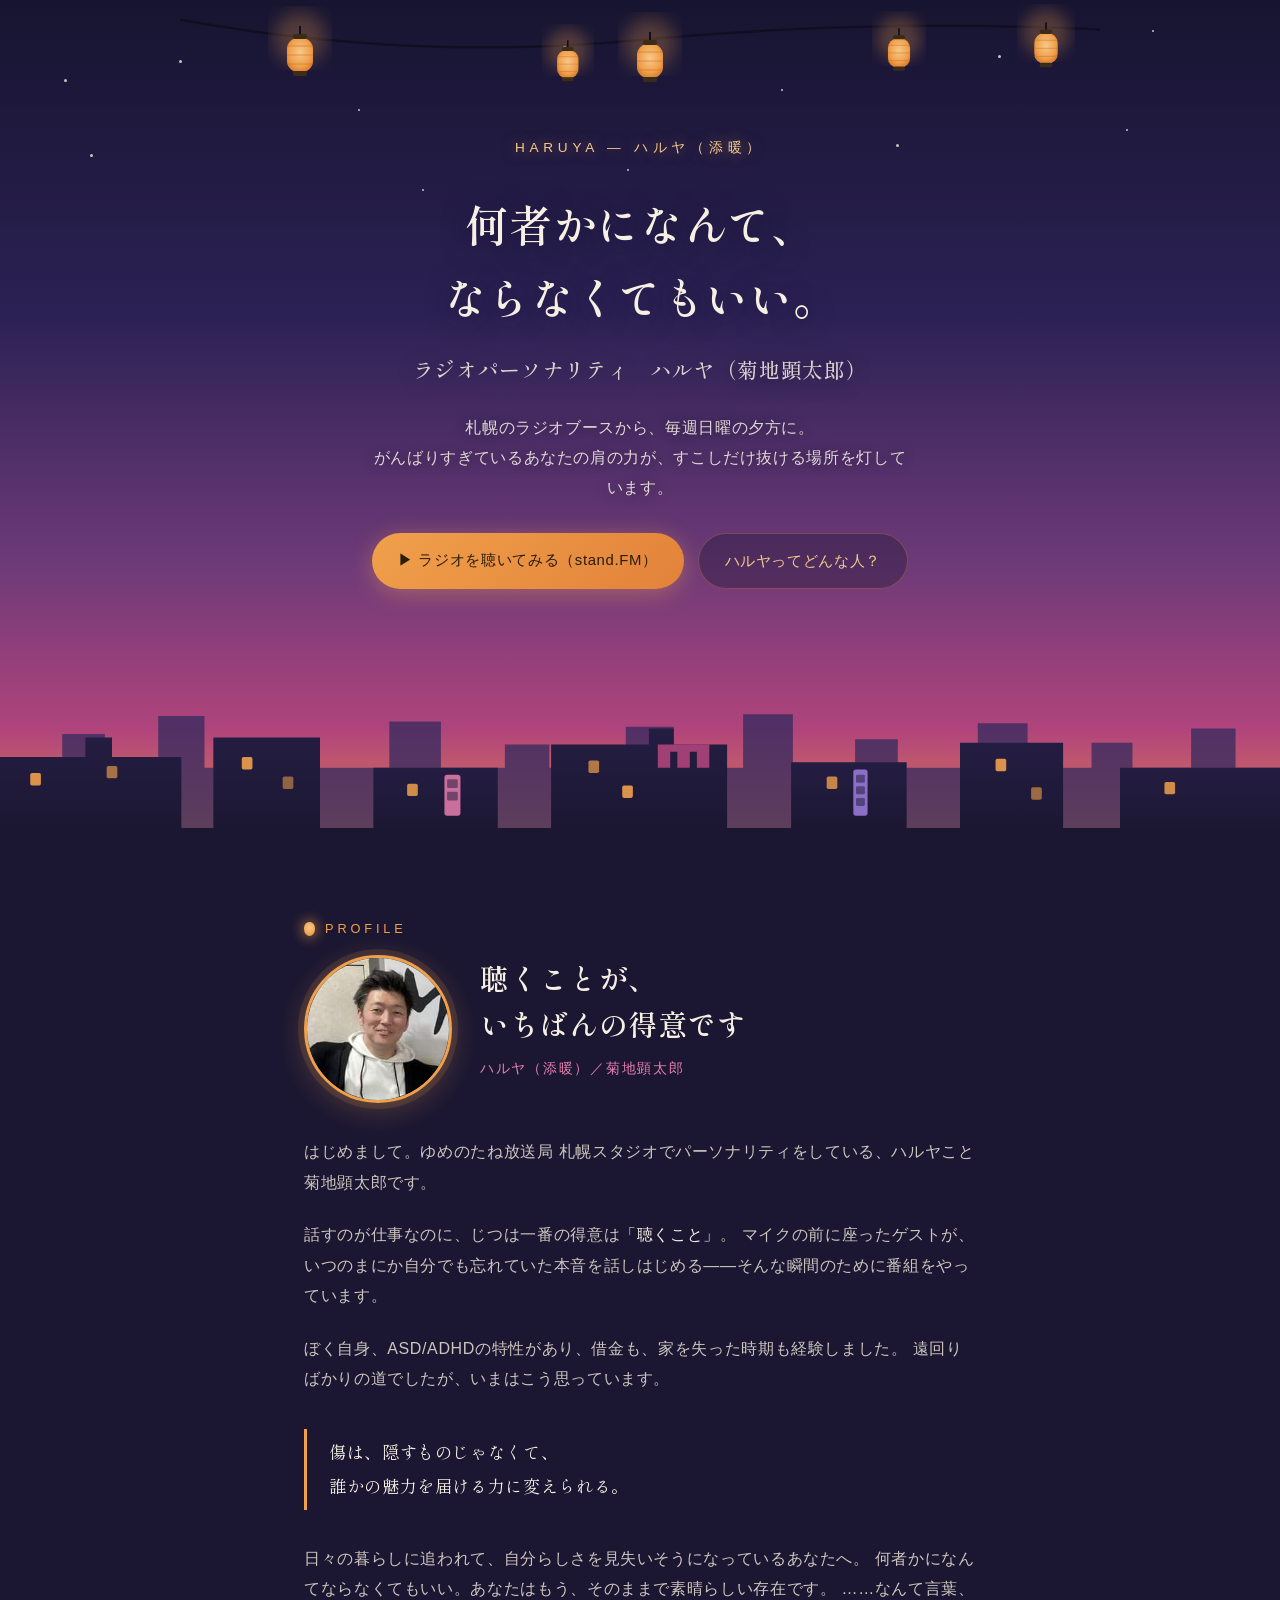
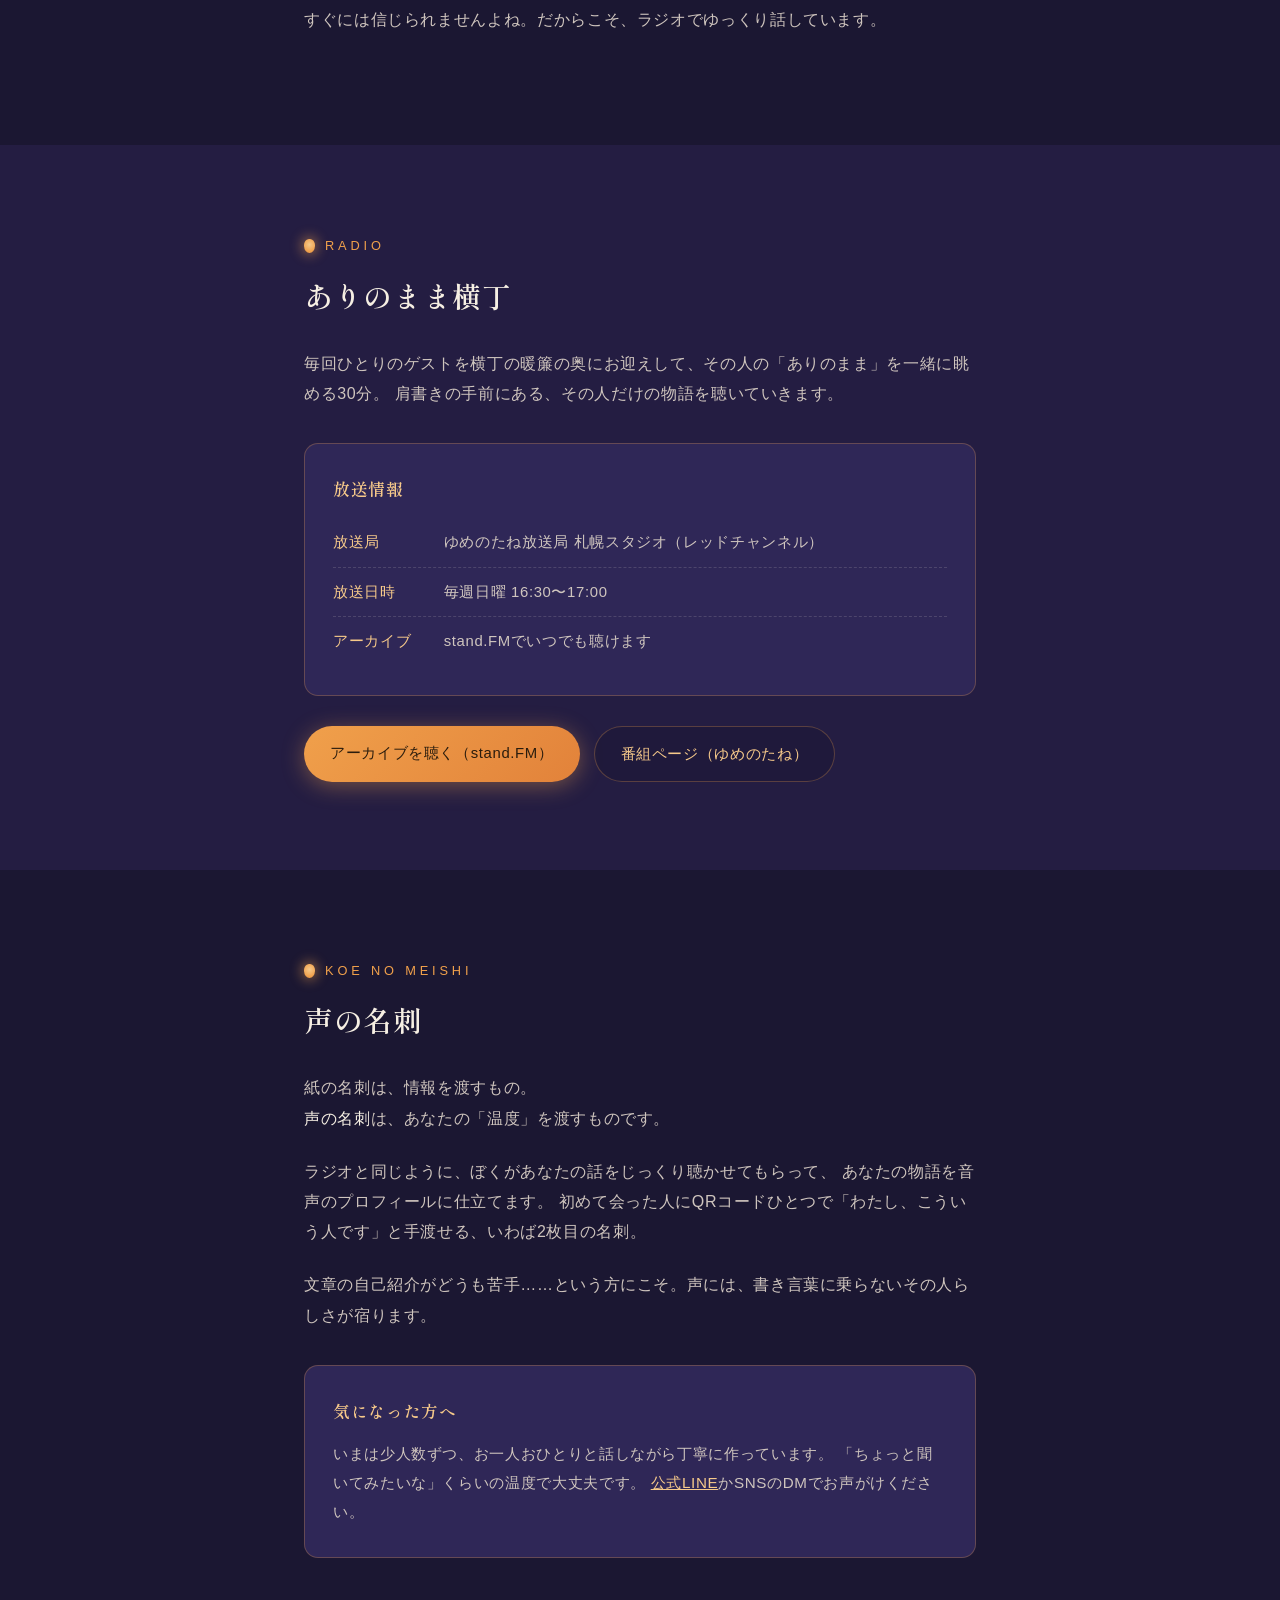
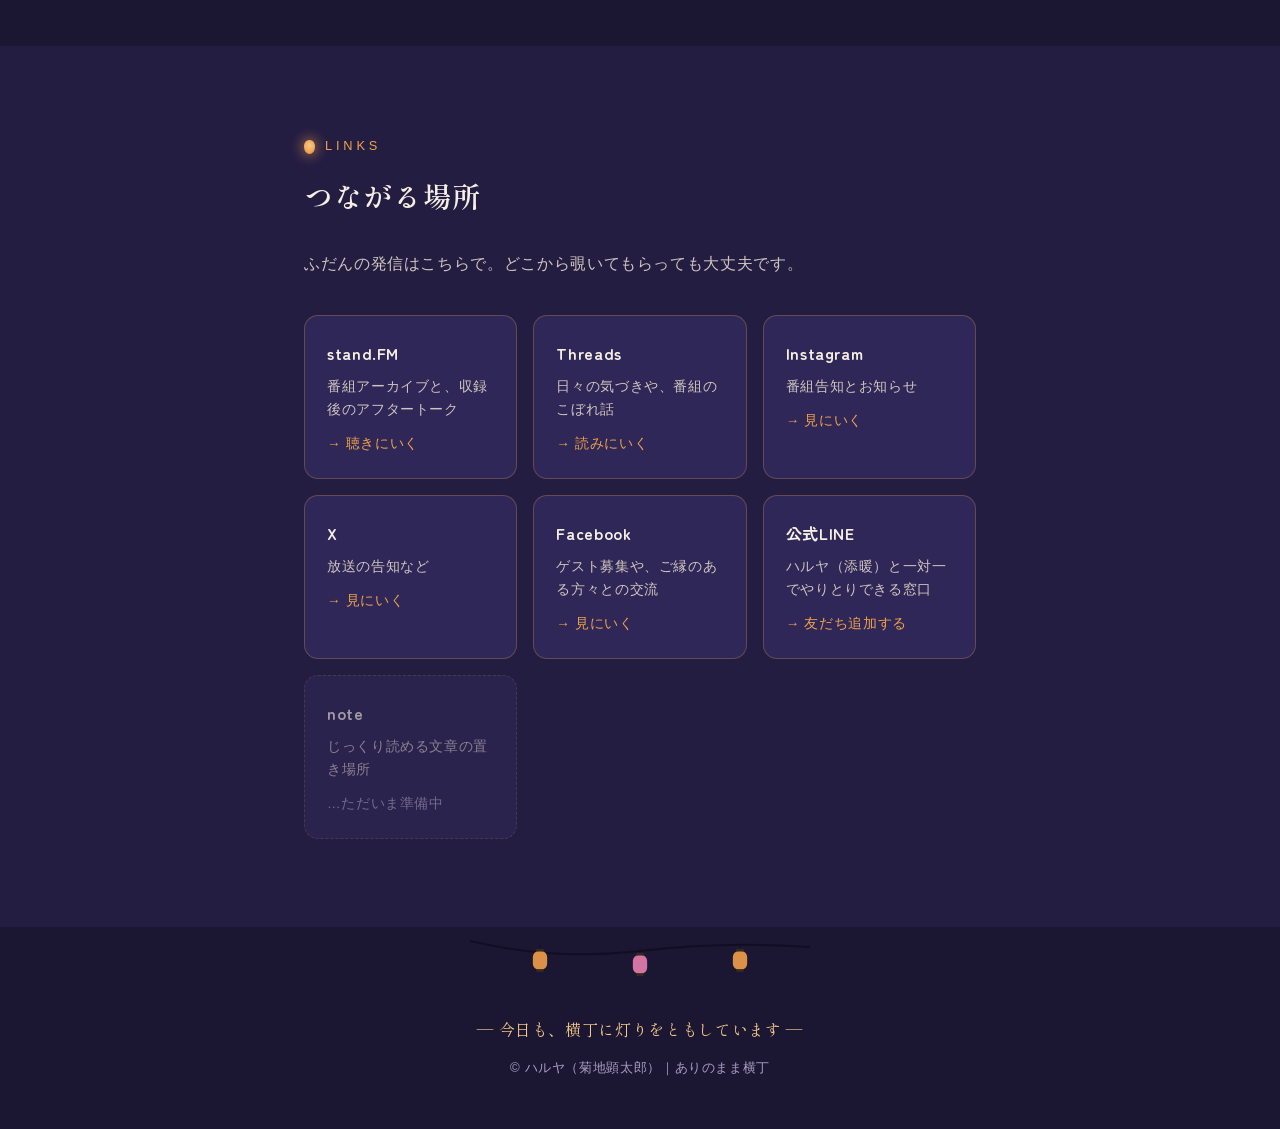
==== index.html @ f30fc249 "公式LINEのリンクを追加（リンク集＋声の名刺の案内） Co-Authored-By: Claude Fable 5 <noreply@anthropic.com>" ====
<!DOCTYPE html>
<html lang="ja">
<head>
<meta charset="UTF-8">
<meta name="viewport" content="width=device-width, initial-scale=1.0">
<title>ハルヤ｜ありのまま横丁 — 何者かになんてならなくてもいい</title>
<meta name="description" content="ラジオパーソナリティ・ハルヤ（添暖／菊地顕太郎）のポータルサイト。ラジオ番組「ありのまま横丁」、声の名刺、SNSへの入り口。何者かになんてならなくてもいい、一人ひとりが素晴らしい存在なんだ。">
<meta property="og:title" content="ハルヤ｜ありのまま横丁">
<meta property="og:description" content="何者かになんてならなくてもいい。ラジオパーソナリティ・ハルヤの活動の入り口です。">
<meta property="og:type" content="website">
<link rel="preconnect" href="https://fonts.googleapis.com">
<link rel="preconnect" href="https://fonts.gstatic.com" crossorigin>
<link href="https://fonts.googleapis.com/css2?family=Shippori+Mincho:wght@500;600;700&family=Zen+Maru+Gothic:wght@400;500;700&display=swap" rel="stylesheet">
<style>
  :root {
    /* 夕暮れの空 */
    --sky-top: #171430;
    --sky-mid: #2b2154;
    --sky-glow: #6d3a78;
    --neon-pink: #e77fb0;
    --neon-purple: #9f7fe0;
    /* 横丁の灯り */
    --lantern: #f0a04b;
    --lantern-soft: #f6c98a;
    /* 地の色 */
    --dusk-deep: #1b1732;
    --dusk: #241d42;
    --dusk-soft: #2f2757;
    --paper: #f6efe3;
    --paper-dim: #cfc5be;
    --ink-soft: #a89ec0;
    --line: rgba(240, 160, 75, 0.28);
  }
  * { margin: 0; padding: 0; box-sizing: border-box; }
  html { scroll-behavior: smooth; }
  body {
    background: var(--dusk-deep);
    color: var(--paper);
    font-family: "Zen Maru Gothic", "Hiragino Maru Gothic ProN", sans-serif;
    line-height: 1.9;
    letter-spacing: 0.04em;
  }
  h1, h2, h3 { font-family: "Shippori Mincho", "Hiragino Mincho ProN", serif; font-weight: 600; }
  a { color: var(--lantern-soft); }
  img { max-width: 100%; }

  .wrap { max-width: 720px; margin: 0 auto; padding: 0 24px; }

  /* ===== ヒーロー：夕暮れの横丁 ===== */
  header {
    min-height: 92svh;
    display: flex;
    flex-direction: column;
    justify-content: center;
    text-align: center;
    position: relative;
    overflow: hidden;
    background: linear-gradient(180deg,
      var(--sky-top) 0%,
      var(--sky-mid) 38%,
      var(--sky-glow) 68%,
      #b0447c 88%,
      #d97a55 100%);
    padding: 96px 24px 200px;
  }
  /* 空に散る星 */
  .stars { position: absolute; inset: 0 0 40% 0; pointer-events: none; }
  .stars i {
    position: absolute;
    width: 3px; height: 3px;
    border-radius: 50%;
    background: rgba(246, 239, 227, 0.8);
    animation: twinkle 3.6s ease-in-out infinite;
  }
  .stars i:nth-child(2n) { width: 2px; height: 2px; animation-delay: 1.2s; }
  .stars i:nth-child(3n) { animation-delay: 2.1s; }
  @keyframes twinkle { 0%,100% { opacity: 0.25; } 50% { opacity: 0.95; } }

  /* 提灯の紐 */
  .lantern-string { position: absolute; top: 0; left: 50%; transform: translateX(-50%); width: min(920px, 120vw); pointer-events: none; }
  .lantern-string svg { width: 100%; height: auto; display: block; }
  .sway { transform-origin: center -10px; animation: sway 5.5s ease-in-out infinite; }
  .sway.s2 { animation-delay: 1.4s; }
  .sway.s3 { animation-delay: 2.6s; }
  @keyframes sway { 0%,100% { transform: rotate(-2.4deg); } 50% { transform: rotate(2.4deg); } }

  /* 横丁のシルエット */
  .alley { position: absolute; left: 0; right: 0; bottom: -2px; pointer-events: none; }
  .alley svg { width: 100%; height: auto; display: block; }

  .hero-inner { position: relative; z-index: 2; }
  .hero-eyebrow {
    color: var(--lantern-soft);
    font-size: 0.85rem;
    letter-spacing: 0.35em;
    margin-bottom: 26px;
    text-shadow: 0 0 14px rgba(240,160,75,0.5);
  }
  h1 {
    font-size: clamp(1.6rem, 5.5vw, 2.7rem);
    line-height: 1.7;
    margin-bottom: 26px;
    text-shadow: 0 2px 26px rgba(23, 20, 48, 0.8);
  }
  h1 .small { display: block; font-size: 0.48em; color: var(--paper); opacity: 0.85; margin-top: 18px; font-weight: 500; }
  .hero-lead {
    color: var(--paper);
    opacity: 0.88;
    font-size: 0.98rem;
    max-width: 34em;
    margin: 0 auto;
    text-shadow: 0 1px 14px rgba(23, 20, 48, 0.8);
  }

  /* ===== セクション共通 ===== */
  section { padding: 88px 0; position: relative; }
  section:nth-of-type(even) { background: var(--dusk); }
  .sec-label {
    display: inline-flex;
    align-items: center;
    gap: 10px;
    color: var(--lantern);
    font-size: 0.8rem;
    letter-spacing: 0.3em;
    margin-bottom: 14px;
  }
  .sec-label::before {
    content: "";
    width: 11px; height: 14px;
    border-radius: 45% 45% 50% 50%;
    background: radial-gradient(circle at 50% 40%, var(--lantern-soft), var(--lantern) 70%);
    box-shadow: 0 0 12px 3px rgba(240,160,75,0.45);
  }
  h2 { font-size: clamp(1.35rem, 4vw, 1.8rem); margin-bottom: 30px; line-height: 1.6; }
  section p { color: var(--paper-dim); margin-bottom: 1.4em; }
  section p strong { color: var(--paper); font-weight: 500; }

  /* ===== プロフィール ===== */
  .profile-head {
    display: flex;
    align-items: center;
    gap: 28px;
    margin-bottom: 34px;
    flex-wrap: wrap;
  }
  .profile-photo {
    width: 148px; height: 148px;
    border-radius: 50%;
    object-fit: cover;
    border: 3px solid var(--lantern);
    box-shadow: 0 0 0 6px rgba(240,160,75,0.12), 0 6px 30px rgba(240,160,75,0.28);
    flex-shrink: 0;
  }
  .profile-head h2 { margin-bottom: 8px; }
  .profile-head .role { color: var(--neon-pink); font-size: 0.9rem; letter-spacing: 0.12em; }

  .story-quote {
    border-left: 3px solid var(--lantern);
    padding: 6px 0 6px 22px;
    margin: 34px 0;
    color: var(--paper);
    font-family: "Shippori Mincho", serif;
    font-size: 1.08rem;
    line-height: 2;
  }

  /* ===== カード ===== */
  .card {
    background: var(--dusk-soft);
    border: 1px solid var(--line);
    border-radius: 14px;
    padding: 30px 28px;
    margin-top: 34px;
  }
  .card h3 { color: var(--lantern-soft); font-size: 1.05rem; margin-bottom: 12px; }
  .card p { font-size: 0.95rem; margin-bottom: 0.9em; }
  .card p:last-child { margin-bottom: 0; }
  .fact-list { list-style: none; margin: 22px 0 0; }
  .fact-list li {
    display: flex;
    gap: 14px;
    padding: 10px 0;
    border-top: 1px dashed rgba(246,239,227,0.15);
    font-size: 0.93rem;
    color: var(--paper-dim);
  }
  .fact-list li:first-child { border-top: none; padding-top: 0; }
  .fact-list .k { color: var(--lantern-soft); flex: 0 0 6.5em; }

  /* 名刺画像 */
  .meishi-figure {
    margin: 36px 0 0;
    border-radius: 14px;
    overflow: hidden;
    border: 1px solid rgba(231,127,176,0.35);
    box-shadow: 0 10px 40px rgba(109,58,120,0.45);
  }
  .meishi-figure img { display: block; width: 100%; }
  .meishi-figure figcaption {
    font-size: 0.8rem;
    color: var(--ink-soft);
    text-align: center;
    padding: 10px 14px;
    background: var(--dusk-soft);
  }

  /* ===== ボタン ===== */
  .btn-row { display: flex; flex-wrap: wrap; gap: 14px; margin-top: 30px; }
  .btn {
    display: inline-block;
    padding: 13px 26px;
    border-radius: 999px;
    text-decoration: none;
    font-size: 0.93rem;
    font-weight: 500;
    transition: transform 0.15s ease, box-shadow 0.15s ease;
  }
  .btn:hover { transform: translateY(-2px); }
  .btn-primary {
    background: linear-gradient(135deg, var(--lantern), #e2823a);
    color: #2a1c0d;
    box-shadow: 0 4px 22px rgba(240,160,75,0.4);
  }
  .btn-ghost {
    border: 1px solid var(--line);
    color: var(--lantern-soft);
    background: rgba(23,20,48,0.35);
  }

  /* ===== SNSリンク ===== */
  .links-grid {
    display: grid;
    grid-template-columns: repeat(auto-fit, minmax(200px, 1fr));
    gap: 16px;
    margin-top: 36px;
  }
  .link-card {
    display: block;
    background: var(--dusk-soft);
    border: 1px solid var(--line);
    border-radius: 14px;
    padding: 22px 22px 20px;
    text-decoration: none;
    transition: transform 0.15s ease, border-color 0.15s ease, box-shadow 0.15s ease;
  }
  .link-card:hover { transform: translateY(-3px); border-color: var(--lantern); box-shadow: 0 8px 30px rgba(240,160,75,0.18); }
  .link-card .name { color: var(--paper); font-weight: 700; font-size: 1rem; }
  .link-card .desc { color: var(--paper-dim); font-size: 0.85rem; margin-top: 6px; line-height: 1.7; }
  .link-card .arrow { color: var(--lantern); font-size: 0.85rem; margin-top: 10px; display: inline-block; }
  .link-card.soon { opacity: 0.6; pointer-events: none; border-style: dashed; }
  .link-card.soon .arrow { color: var(--ink-soft); }

  /* ===== フッター ===== */
  footer {
    text-align: center;
    padding: 0 24px 48px;
    color: var(--ink-soft);
    font-size: 0.82rem;
    background: var(--dusk-deep);
  }
  .footer-lanterns { max-width: 340px; margin: 0 auto 8px; opacity: 0.9; }
  .footer-lanterns svg { width: 100%; height: auto; }
  footer .foot-mark { color: var(--lantern-soft); font-family: "Shippori Mincho", serif; font-size: 1rem; margin-bottom: 12px; }

  @media (max-width: 540px) {
    .profile-head { flex-direction: column; text-align: center; }
  }
</style>
</head>
<body>

<header>
  <div class="stars" aria-hidden="true">
    <i style="top:12%;left:14%"></i><i style="top:22%;left:28%"></i><i style="top:9%;left:44%"></i>
    <i style="top:18%;left:61%"></i><i style="top:11%;left:78%"></i><i style="top:26%;left:88%"></i>
    <i style="top:31%;left:7%"></i><i style="top:34%;left:49%"></i><i style="top:29%;left:70%"></i>
    <i style="top:6%;left:90%"></i><i style="top:16%;left:5%"></i><i style="top:38%;left:33%"></i>
  </div>

  <!-- 提灯の紐 -->
  <div class="lantern-string" aria-hidden="true">
    <svg viewBox="0 0 920 130" xmlns="http://www.w3.org/2000/svg">
      <defs>
        <radialGradient id="glow" cx="50%" cy="42%" r="60%">
          <stop offset="0%" stop-color="#f6c98a"/>
          <stop offset="70%" stop-color="#f0a04b"/>
          <stop offset="100%" stop-color="#d97e2e"/>
        </radialGradient>
        <filter id="blur"><feGaussianBlur stdDeviation="9"/></filter>
      </defs>
      <path d="M-10 18 Q 230 62 460 40 T 930 30" fill="none" stroke="#100e22" stroke-width="2.5" opacity="0.85"/>
      <!-- 提灯 ×5 -->
      <g class="sway" transform="translate(120,38)">
        <circle r="26" fill="#f0a04b" opacity="0.28" filter="url(#blur)"/>
        <line x1="0" y1="-12" x2="0" y2="0" stroke="#100e22" stroke-width="2"/>
        <rect x="-13" y="0" width="26" height="34" rx="11" fill="url(#glow)"/>
        <path d="M-13 8 h26 M-13 17 h26 M-13 26 h26" stroke="#c96f24" stroke-width="1" opacity="0.55"/>
        <rect x="-7" y="-4" width="14" height="5" rx="2" fill="#3a2c19"/>
        <rect x="-7" y="33" width="14" height="5" rx="2" fill="#3a2c19"/>
      </g>
      <g class="sway s2" transform="translate(305,52) scale(0.82)">
        <circle r="26" fill="#f0a04b" opacity="0.28" filter="url(#blur)"/>
        <line x1="0" y1="-12" x2="0" y2="0" stroke="#100e22" stroke-width="2"/>
        <rect x="-13" y="0" width="26" height="34" rx="11" fill="url(#glow)"/>
        <path d="M-13 8 h26 M-13 17 h26 M-13 26 h26" stroke="#c96f24" stroke-width="1" opacity="0.55"/>
        <rect x="-7" y="-4" width="14" height="5" rx="2" fill="#3a2c19"/>
        <rect x="-7" y="33" width="14" height="5" rx="2" fill="#3a2c19"/>
      </g>
      <g class="sway s3" transform="translate(470,44)">
        <circle r="26" fill="#f0a04b" opacity="0.28" filter="url(#blur)"/>
        <line x1="0" y1="-12" x2="0" y2="0" stroke="#100e22" stroke-width="2"/>
        <rect x="-13" y="0" width="26" height="34" rx="11" fill="url(#glow)"/>
        <path d="M-13 8 h26 M-13 17 h26 M-13 26 h26" stroke="#c96f24" stroke-width="1" opacity="0.55"/>
        <rect x="-7" y="-4" width="14" height="5" rx="2" fill="#3a2c19"/>
        <rect x="-7" y="33" width="14" height="5" rx="2" fill="#3a2c19"/>
      </g>
      <g class="sway s2" transform="translate(650,40) scale(0.85)">
        <circle r="26" fill="#f0a04b" opacity="0.28" filter="url(#blur)"/>
        <line x1="0" y1="-12" x2="0" y2="0" stroke="#100e22" stroke-width="2"/>
        <rect x="-13" y="0" width="26" height="34" rx="11" fill="url(#glow)"/>
        <path d="M-13 8 h26 M-13 17 h26 M-13 26 h26" stroke="#c96f24" stroke-width="1" opacity="0.55"/>
        <rect x="-7" y="-4" width="14" height="5" rx="2" fill="#3a2c19"/>
        <rect x="-7" y="33" width="14" height="5" rx="2" fill="#3a2c19"/>
      </g>
      <g class="sway" transform="translate(820,34) scale(0.9)">
        <circle r="26" fill="#f0a04b" opacity="0.28" filter="url(#blur)"/>
        <line x1="0" y1="-12" x2="0" y2="0" stroke="#100e22" stroke-width="2"/>
        <rect x="-13" y="0" width="26" height="34" rx="11" fill="url(#glow)"/>
        <path d="M-13 8 h26 M-13 17 h26 M-13 26 h26" stroke="#c96f24" stroke-width="1" opacity="0.55"/>
        <rect x="-7" y="-4" width="14" height="5" rx="2" fill="#3a2c19"/>
        <rect x="-7" y="33" width="14" height="5" rx="2" fill="#3a2c19"/>
      </g>
    </svg>
  </div>

  <div class="hero-inner wrap">
    <p class="hero-eyebrow">HARUYA — ハルヤ（添暖）</p>
    <h1>
      何者かになんて、<br>ならなくてもいい。
      <span class="small">ラジオパーソナリティ　ハルヤ（菊地顕太郎）</span>
    </h1>
    <p class="hero-lead">
      札幌のラジオブースから、毎週日曜の夕方に。<br>
      がんばりすぎているあなたの肩の力が、すこしだけ抜ける場所を灯しています。
    </p>
    <div class="btn-row" style="justify-content:center;">
      <a class="btn btn-primary" href="https://stand.fm/channels/5f7bc3d8f04555115d9dc8e8" target="_blank" rel="noopener">▶ ラジオを聴いてみる（stand.FM）</a>
      <a class="btn btn-ghost" href="#profile">ハルヤってどんな人？</a>
    </div>
  </div>

  <!-- 横丁のシルエット -->
  <div class="alley" aria-hidden="true">
    <svg viewBox="0 0 1440 190" xmlns="http://www.w3.org/2000/svg" preserveAspectRatio="xMidYMax slice">
      <defs>
        <linearGradient id="bld" x1="0" y1="0" x2="0" y2="1">
          <stop offset="0%" stop-color="#241d42"/>
          <stop offset="100%" stop-color="#1b1732"/>
        </linearGradient>
      </defs>
      <!-- 奥の街並み -->
      <path d="M0 120 h70 v-38 h48 v38 h60 v-58 h52 v58 h74 v-30 h44 v30 h90 v-52 h58 v52 h72 v-26 h50 v26 h86 v-46 h54 v46 h78 v-60 h56 v60 h70 v-32 h48 v32 h90 v-50 h56 v50 h72 v-28 h46 v28 h66 v-44 h50 v44 h100 V190 H0 Z"
            fill="#332a5e" opacity="0.75"/>
      <!-- 手前の建物 -->
      <path d="M0 190 v-82 h96 v-22 h30 v22 h78 v82 Z" fill="url(#bld)"/>
      <path d="M240 190 v-104 h120 v104 Z" fill="url(#bld)"/>
      <path d="M420 190 v-70 h140 v70 Z" fill="url(#bld)"/>
      <path d="M620 190 v-96 h110 v-18 h28 v18 h60 v96 Z" fill="url(#bld)"/>
      <path d="M890 190 v-76 h130 v76 Z" fill="url(#bld)"/>
      <path d="M1080 190 v-98 h116 v98 Z" fill="url(#bld)"/>
      <path d="M1260 190 v-70 h180 v70 Z" fill="url(#bld)"/>
      <!-- 灯りのともる窓 -->
      <g fill="#f0a04b">
        <rect x="34" y="126" width="12" height="14" rx="2" opacity="0.9"/>
        <rect x="120" y="118" width="12" height="14" rx="2" opacity="0.65"/>
        <rect x="272" y="108" width="12" height="14" rx="2" opacity="0.9"/>
        <rect x="318" y="130" width="12" height="14" rx="2" opacity="0.55"/>
        <rect x="458" y="138" width="12" height="14" rx="2" opacity="0.85"/>
        <rect x="662" y="112" width="12" height="14" rx="2" opacity="0.7"/>
        <rect x="700" y="140" width="12" height="14" rx="2" opacity="0.9"/>
        <rect x="930" y="130" width="12" height="14" rx="2" opacity="0.8"/>
        <rect x="1120" y="110" width="12" height="14" rx="2" opacity="0.9"/>
        <rect x="1160" y="142" width="12" height="14" rx="2" opacity="0.6"/>
        <rect x="1310" y="136" width="12" height="14" rx="2" opacity="0.85"/>
      </g>
      <!-- ネオン看板 -->
      <g font-family="sans-serif">
        <rect x="500" y="128" width="18" height="46" rx="3" fill="#e77fb0" opacity="0.85"/>
        <rect x="503" y="133" width="12" height="10" rx="1.5" fill="#1b1732" opacity="0.5"/>
        <rect x="503" y="147" width="12" height="10" rx="1.5" fill="#1b1732" opacity="0.5"/>
        <rect x="960" y="122" width="16" height="52" rx="3" fill="#9f7fe0" opacity="0.85"/>
        <rect x="963" y="128" width="10" height="9" rx="1.5" fill="#1b1732" opacity="0.5"/>
        <rect x="963" y="141" width="10" height="9" rx="1.5" fill="#1b1732" opacity="0.5"/>
        <rect x="963" y="154" width="10" height="9" rx="1.5" fill="#1b1732" opacity="0.5"/>
      </g>
      <!-- 暖簾 -->
      <g fill="#b0447c" opacity="0.9">
        <path d="M740 94 h58 v26 h-14 v-18 h-8 v18 h-14 v-18 h-8 v18 h-14 Z"/>
      </g>
    </svg>
  </div>
</header>

<section id="profile">
  <div class="wrap">
    <p class="sec-label">PROFILE</p>
    <div class="profile-head">
      <img class="profile-photo" src="images/profile.jpg" alt="ハルヤ（菊地顕太郎）の写真">
      <div>
        <h2>聴くことが、<br>いちばんの得意です</h2>
        <p class="role">ハルヤ（添暖）／菊地顕太郎</p>
      </div>
    </div>
    <p>
      はじめまして。ゆめのたね放送局 札幌スタジオでパーソナリティをしている、ハルヤこと菊地顕太郎です。
    </p>
    <p>
      話すのが仕事なのに、じつは一番の得意は<strong>「聴くこと」</strong>。
      マイクの前に座ったゲストが、いつのまにか自分でも忘れていた本音を話しはじめる——そんな瞬間のために番組をやっています。
    </p>
    <p>
      ぼく自身、ASD/ADHDの特性があり、借金も、家を失った時期も経験しました。
      遠回りばかりの道でしたが、いまはこう思っています。
    </p>
    <div class="story-quote">
      傷は、隠すものじゃなくて、<br>
      誰かの魅力を届ける力に変えられる。
    </div>
    <p>
      日々の暮らしに追われて、自分らしさを見失いそうになっているあなたへ。
      何者かになんてならなくてもいい。あなたはもう、そのままで素晴らしい存在です。
      ……なんて言葉、すぐには信じられませんよね。だからこそ、ラジオでゆっくり話しています。
    </p>
  </div>
</section>

<section id="radio">
  <div class="wrap">
    <p class="sec-label">RADIO</p>
    <h2>ありのまま横丁</h2>
    <p>
      毎回ひとりのゲストを横丁の暖簾の奥にお迎えして、その人の「ありのまま」を一緒に眺める30分。
      肩書きの手前にある、その人だけの物語を聴いていきます。
    </p>
    <figure class="meishi-figure">
      <img src="images/meishi.png" alt="ありのまま横丁 番組名刺 — 何者かになんてならなくてもいい 一人ひとりがみんな輝いている ゆめのたね放送局レッドチャンネル 毎週日曜日16:30 ONAIR"
           onerror="this.closest('.meishi-figure').style.display='none'">
      <figcaption>ありのまま横丁 — 毎週日曜16:30 ONAIR（ゆめのたね放送局 レッドチャンネル）</figcaption>
    </figure>
    <div class="card">
      <h3>放送情報</h3>
      <ul class="fact-list">
        <li><span class="k">放送局</span><span>ゆめのたね放送局 札幌スタジオ（レッドチャンネル）</span></li>
        <li><span class="k">放送日時</span><span>毎週日曜 16:30〜17:00</span></li>
        <li><span class="k">アーカイブ</span><span>stand.FMでいつでも聴けます</span></li>
      </ul>
    </div>
    <div class="btn-row">
      <a class="btn btn-primary" href="https://stand.fm/channels/5f7bc3d8f04555115d9dc8e8" target="_blank" rel="noopener">アーカイブを聴く（stand.FM）</a>
      <a class="btn btn-ghost" href="https://yumenotane.jp/arinomama.yokocho" target="_blank" rel="noopener">番組ページ（ゆめのたね）</a>
    </div>
  </div>
</section>

<section id="koenomeishi">
  <div class="wrap">
    <p class="sec-label">KOE NO MEISHI</p>
    <h2>声の名刺</h2>
    <p>
      紙の名刺は、情報を渡すもの。<br>
      <strong>声の名刺</strong>は、あなたの「温度」を渡すものです。
    </p>
    <p>
      ラジオと同じように、ぼくがあなたの話をじっくり聴かせてもらって、
      あなたの物語を音声のプロフィールに仕立てます。
      初めて会った人にQRコードひとつで「わたし、こういう人です」と手渡せる、いわば2枚目の名刺。
    </p>
    <p>
      文章の自己紹介がどうも苦手……という方にこそ。声には、書き言葉に乗らないその人らしさが宿ります。
    </p>
    <div class="card">
      <h3>気になった方へ</h3>
      <p>
        いまは少人数ずつ、お一人おひとりと話しながら丁寧に作っています。
        「ちょっと聞いてみたいな」くらいの温度で大丈夫です。
        <a href="https://lin.ee/oaMdhAo" target="_blank" rel="noopener">公式LINE</a>かSNSのDMでお声がけください。
      </p>
    </div>
  </div>
</section>

<section id="links">
  <div class="wrap">
    <p class="sec-label">LINKS</p>
    <h2>つながる場所</h2>
    <p>ふだんの発信はこちらで。どこから覗いてもらっても大丈夫です。</p>
    <div class="links-grid">
      <a class="link-card" href="https://stand.fm/channels/5f7bc3d8f04555115d9dc8e8" target="_blank" rel="noopener">
        <div class="name">stand.FM</div>
        <div class="desc">番組アーカイブと、収録後のアフタートーク</div>
        <span class="arrow">→ 聴きにいく</span>
      </a>
      <a class="link-card" href="https://www.threads.net/@haruya2023neo" target="_blank" rel="noopener">
        <div class="name">Threads</div>
        <div class="desc">日々の気づきや、番組のこぼれ話</div>
        <span class="arrow">→ 読みにいく</span>
      </a>
      <a class="link-card" href="https://www.instagram.com/haruya2023neo" target="_blank" rel="noopener">
        <div class="name">Instagram</div>
        <div class="desc">番組告知とお知らせ</div>
        <span class="arrow">→ 見にいく</span>
      </a>
      <a class="link-card" href="https://x.com/haruya2023neo" target="_blank" rel="noopener">
        <div class="name">X</div>
        <div class="desc">放送の告知など</div>
        <span class="arrow">→ 見にいく</span>
      </a>
      <a class="link-card" href="https://www.facebook.com/kentaro.kikuchi.568" target="_blank" rel="noopener">
        <div class="name">Facebook</div>
        <div class="desc">ゲスト募集や、ご縁のある方々との交流</div>
        <span class="arrow">→ 見にいく</span>
      </a>
      <a class="link-card" href="https://lin.ee/oaMdhAo" target="_blank" rel="noopener">
        <div class="name">公式LINE</div>
        <div class="desc">ハルヤ（添暖）と一対一でやりとりできる窓口</div>
        <span class="arrow">→ 友だち追加する</span>
      </a>
      <div class="link-card soon">
        <div class="name">note</div>
        <div class="desc">じっくり読める文章の置き場所</div>
        <span class="arrow">…ただいま準備中</span>
      </div>
    </div>
  </div>
</section>

<footer>
  <div class="footer-lanterns" aria-hidden="true">
    <svg viewBox="0 0 340 70" xmlns="http://www.w3.org/2000/svg">
      <path d="M0 14 Q 85 34 170 24 T 340 20" fill="none" stroke="#100e22" stroke-width="2"/>
      <g transform="translate(70,24) scale(0.55)">
        <line x1="0" y1="-12" x2="0" y2="0" stroke="#100e22" stroke-width="2"/>
        <rect x="-13" y="0" width="26" height="34" rx="11" fill="#f0a04b"/>
        <rect x="-7" y="-4" width="14" height="5" rx="2" fill="#3a2c19"/>
        <rect x="-7" y="33" width="14" height="5" rx="2" fill="#3a2c19"/>
      </g>
      <g transform="translate(170,28) scale(0.55)">
        <line x1="0" y1="-12" x2="0" y2="0" stroke="#100e22" stroke-width="2"/>
        <rect x="-13" y="0" width="26" height="34" rx="11" fill="#e77fb0"/>
        <rect x="-7" y="-4" width="14" height="5" rx="2" fill="#3a2c19"/>
        <rect x="-7" y="33" width="14" height="5" rx="2" fill="#3a2c19"/>
      </g>
      <g transform="translate(270,24) scale(0.55)">
        <line x1="0" y1="-12" x2="0" y2="0" stroke="#100e22" stroke-width="2"/>
        <rect x="-13" y="0" width="26" height="34" rx="11" fill="#f0a04b"/>
        <rect x="-7" y="-4" width="14" height="5" rx="2" fill="#3a2c19"/>
        <rect x="-7" y="33" width="14" height="5" rx="2" fill="#3a2c19"/>
      </g>
    </svg>
  </div>
  <p class="foot-mark">— 今日も、横丁に灯りをともしています —</p>
  <p>© ハルヤ（菊地顕太郎）｜ありのまま横丁</p>
</footer>

</body>
</html>
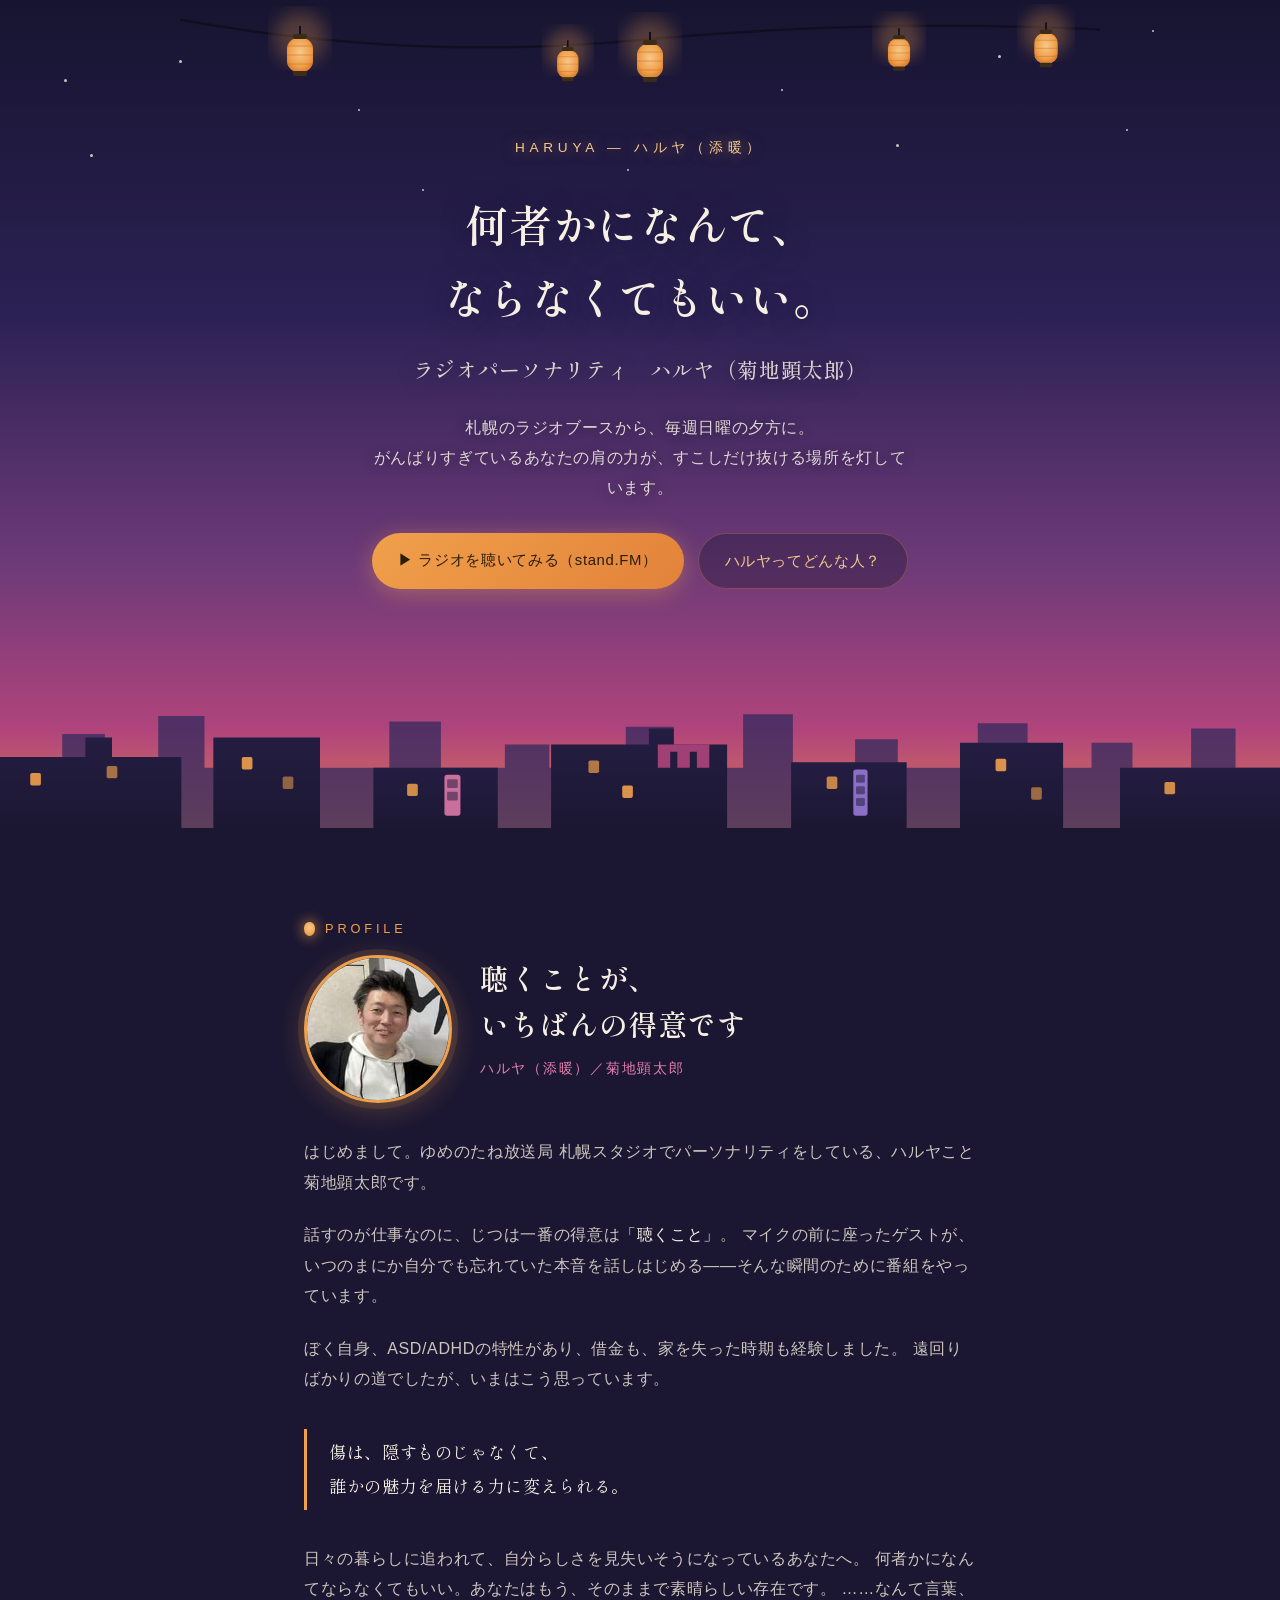
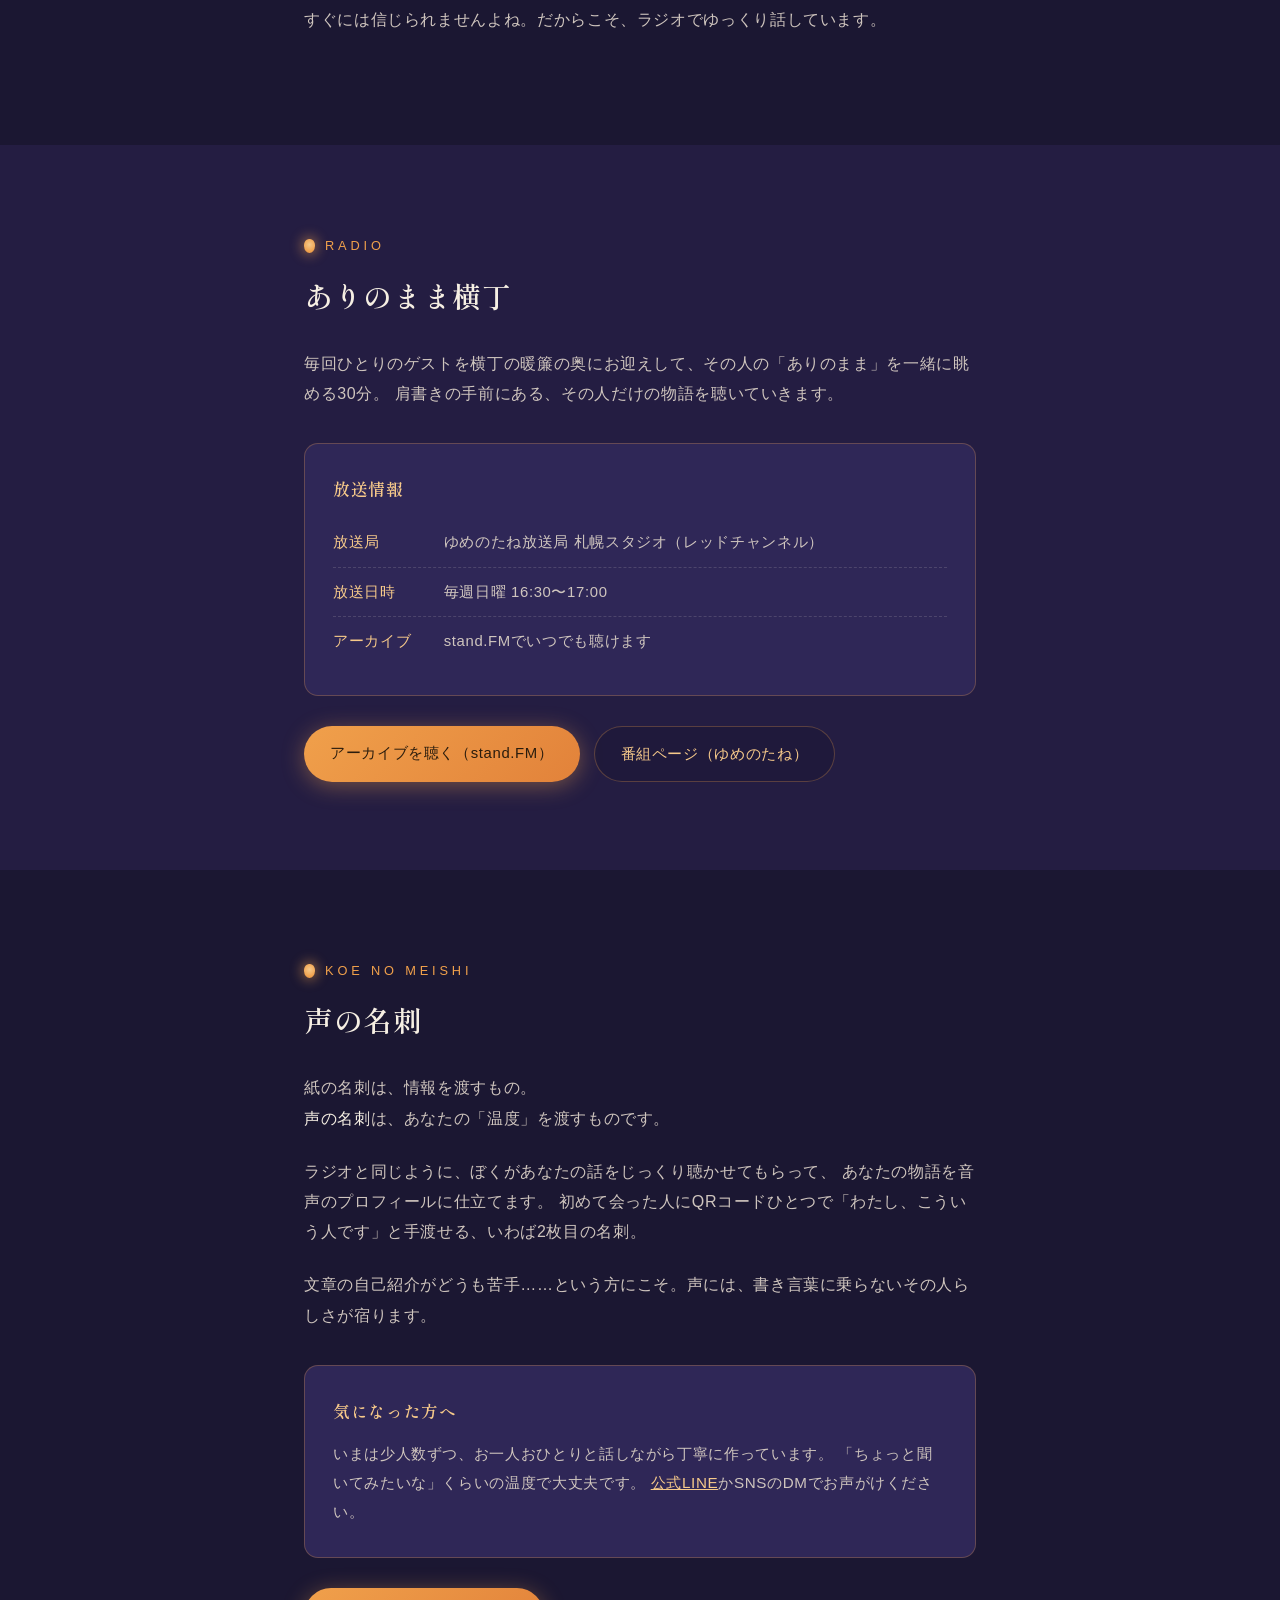
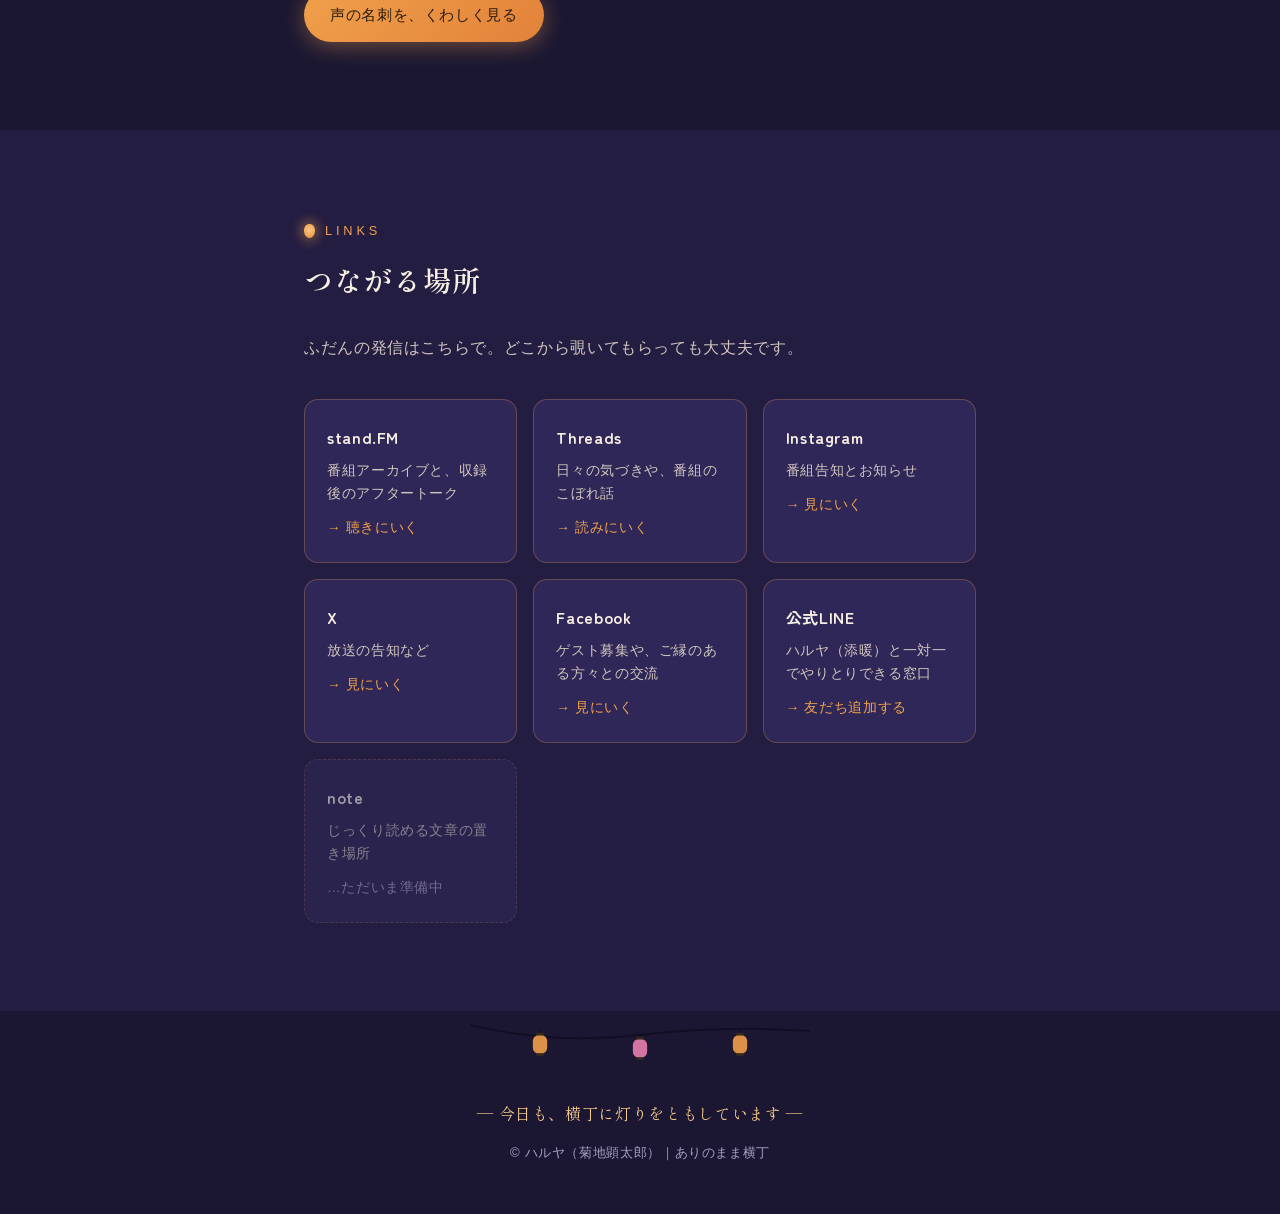
==== commit ea932ec6: "声の名刺の詳細ページを追加、CSSを共通ファイルに分離 Co-Authored-By: Claude Fable 5 <noreply@anthropic.com>" ====
--- a/index.html
+++ b/index.html
@@ -11,261 +11,7 @@
 <link rel="preconnect" href="https://fonts.googleapis.com">
 <link rel="preconnect" href="https://fonts.gstatic.com" crossorigin>
 <link href="https://fonts.googleapis.com/css2?family=Shippori+Mincho:wght@500;600;700&family=Zen+Maru+Gothic:wght@400;500;700&display=swap" rel="stylesheet">
-<style>
-  :root {
-    /* 夕暮れの空 */
-    --sky-top: #171430;
-    --sky-mid: #2b2154;
-    --sky-glow: #6d3a78;
-    --neon-pink: #e77fb0;
-    --neon-purple: #9f7fe0;
-    /* 横丁の灯り */
-    --lantern: #f0a04b;
-    --lantern-soft: #f6c98a;
-    /* 地の色 */
-    --dusk-deep: #1b1732;
-    --dusk: #241d42;
-    --dusk-soft: #2f2757;
-    --paper: #f6efe3;
-    --paper-dim: #cfc5be;
-    --ink-soft: #a89ec0;
-    --line: rgba(240, 160, 75, 0.28);
-  }
-  * { margin: 0; padding: 0; box-sizing: border-box; }
-  html { scroll-behavior: smooth; }
-  body {
-    background: var(--dusk-deep);
-    color: var(--paper);
-    font-family: "Zen Maru Gothic", "Hiragino Maru Gothic ProN", sans-serif;
-    line-height: 1.9;
-    letter-spacing: 0.04em;
-  }
-  h1, h2, h3 { font-family: "Shippori Mincho", "Hiragino Mincho ProN", serif; font-weight: 600; }
-  a { color: var(--lantern-soft); }
-  img { max-width: 100%; }
-
-  .wrap { max-width: 720px; margin: 0 auto; padding: 0 24px; }
-
-  /* ===== ヒーロー：夕暮れの横丁 ===== */
-  header {
-    min-height: 92svh;
-    display: flex;
-    flex-direction: column;
-    justify-content: center;
-    text-align: center;
-    position: relative;
-    overflow: hidden;
-    background: linear-gradient(180deg,
-      var(--sky-top) 0%,
-      var(--sky-mid) 38%,
-      var(--sky-glow) 68%,
-      #b0447c 88%,
-      #d97a55 100%);
-    padding: 96px 24px 200px;
-  }
-  /* 空に散る星 */
-  .stars { position: absolute; inset: 0 0 40% 0; pointer-events: none; }
-  .stars i {
-    position: absolute;
-    width: 3px; height: 3px;
-    border-radius: 50%;
-    background: rgba(246, 239, 227, 0.8);
-    animation: twinkle 3.6s ease-in-out infinite;
-  }
-  .stars i:nth-child(2n) { width: 2px; height: 2px; animation-delay: 1.2s; }
-  .stars i:nth-child(3n) { animation-delay: 2.1s; }
-  @keyframes twinkle { 0%,100% { opacity: 0.25; } 50% { opacity: 0.95; } }
-
-  /* 提灯の紐 */
-  .lantern-string { position: absolute; top: 0; left: 50%; transform: translateX(-50%); width: min(920px, 120vw); pointer-events: none; }
-  .lantern-string svg { width: 100%; height: auto; display: block; }
-  .sway { transform-origin: center -10px; animation: sway 5.5s ease-in-out infinite; }
-  .sway.s2 { animation-delay: 1.4s; }
-  .sway.s3 { animation-delay: 2.6s; }
-  @keyframes sway { 0%,100% { transform: rotate(-2.4deg); } 50% { transform: rotate(2.4deg); } }
-
-  /* 横丁のシルエット */
-  .alley { position: absolute; left: 0; right: 0; bottom: -2px; pointer-events: none; }
-  .alley svg { width: 100%; height: auto; display: block; }
-
-  .hero-inner { position: relative; z-index: 2; }
-  .hero-eyebrow {
-    color: var(--lantern-soft);
-    font-size: 0.85rem;
-    letter-spacing: 0.35em;
-    margin-bottom: 26px;
-    text-shadow: 0 0 14px rgba(240,160,75,0.5);
-  }
-  h1 {
-    font-size: clamp(1.6rem, 5.5vw, 2.7rem);
-    line-height: 1.7;
-    margin-bottom: 26px;
-    text-shadow: 0 2px 26px rgba(23, 20, 48, 0.8);
-  }
-  h1 .small { display: block; font-size: 0.48em; color: var(--paper); opacity: 0.85; margin-top: 18px; font-weight: 500; }
-  .hero-lead {
-    color: var(--paper);
-    opacity: 0.88;
-    font-size: 0.98rem;
-    max-width: 34em;
-    margin: 0 auto;
-    text-shadow: 0 1px 14px rgba(23, 20, 48, 0.8);
-  }
-
-  /* ===== セクション共通 ===== */
-  section { padding: 88px 0; position: relative; }
-  section:nth-of-type(even) { background: var(--dusk); }
-  .sec-label {
-    display: inline-flex;
-    align-items: center;
-    gap: 10px;
-    color: var(--lantern);
-    font-size: 0.8rem;
-    letter-spacing: 0.3em;
-    margin-bottom: 14px;
-  }
-  .sec-label::before {
-    content: "";
-    width: 11px; height: 14px;
-    border-radius: 45% 45% 50% 50%;
-    background: radial-gradient(circle at 50% 40%, var(--lantern-soft), var(--lantern) 70%);
-    box-shadow: 0 0 12px 3px rgba(240,160,75,0.45);
-  }
-  h2 { font-size: clamp(1.35rem, 4vw, 1.8rem); margin-bottom: 30px; line-height: 1.6; }
-  section p { color: var(--paper-dim); margin-bottom: 1.4em; }
-  section p strong { color: var(--paper); font-weight: 500; }
-
-  /* ===== プロフィール ===== */
-  .profile-head {
-    display: flex;
-    align-items: center;
-    gap: 28px;
-    margin-bottom: 34px;
-    flex-wrap: wrap;
-  }
-  .profile-photo {
-    width: 148px; height: 148px;
-    border-radius: 50%;
-    object-fit: cover;
-    border: 3px solid var(--lantern);
-    box-shadow: 0 0 0 6px rgba(240,160,75,0.12), 0 6px 30px rgba(240,160,75,0.28);
-    flex-shrink: 0;
-  }
-  .profile-head h2 { margin-bottom: 8px; }
-  .profile-head .role { color: var(--neon-pink); font-size: 0.9rem; letter-spacing: 0.12em; }
-
-  .story-quote {
-    border-left: 3px solid var(--lantern);
-    padding: 6px 0 6px 22px;
-    margin: 34px 0;
-    color: var(--paper);
-    font-family: "Shippori Mincho", serif;
-    font-size: 1.08rem;
-    line-height: 2;
-  }
-
-  /* ===== カード ===== */
-  .card {
-    background: var(--dusk-soft);
-    border: 1px solid var(--line);
-    border-radius: 14px;
-    padding: 30px 28px;
-    margin-top: 34px;
-  }
-  .card h3 { color: var(--lantern-soft); font-size: 1.05rem; margin-bottom: 12px; }
-  .card p { font-size: 0.95rem; margin-bottom: 0.9em; }
-  .card p:last-child { margin-bottom: 0; }
-  .fact-list { list-style: none; margin: 22px 0 0; }
-  .fact-list li {
-    display: flex;
-    gap: 14px;
-    padding: 10px 0;
-    border-top: 1px dashed rgba(246,239,227,0.15);
-    font-size: 0.93rem;
-    color: var(--paper-dim);
-  }
-  .fact-list li:first-child { border-top: none; padding-top: 0; }
-  .fact-list .k { color: var(--lantern-soft); flex: 0 0 6.5em; }
-
-  /* 名刺画像 */
-  .meishi-figure {
-    margin: 36px 0 0;
-    border-radius: 14px;
-    overflow: hidden;
-    border: 1px solid rgba(231,127,176,0.35);
-    box-shadow: 0 10px 40px rgba(109,58,120,0.45);
-  }
-  .meishi-figure img { display: block; width: 100%; }
-  .meishi-figure figcaption {
-    font-size: 0.8rem;
-    color: var(--ink-soft);
-    text-align: center;
-    padding: 10px 14px;
-    background: var(--dusk-soft);
-  }
-
-  /* ===== ボタン ===== */
-  .btn-row { display: flex; flex-wrap: wrap; gap: 14px; margin-top: 30px; }
-  .btn {
-    display: inline-block;
-    padding: 13px 26px;
-    border-radius: 999px;
-    text-decoration: none;
-    font-size: 0.93rem;
-    font-weight: 500;
-    transition: transform 0.15s ease, box-shadow 0.15s ease;
-  }
-  .btn:hover { transform: translateY(-2px); }
-  .btn-primary {
-    background: linear-gradient(135deg, var(--lantern), #e2823a);
-    color: #2a1c0d;
-    box-shadow: 0 4px 22px rgba(240,160,75,0.4);
-  }
-  .btn-ghost {
-    border: 1px solid var(--line);
-    color: var(--lantern-soft);
-    background: rgba(23,20,48,0.35);
-  }
-
-  /* ===== SNSリンク ===== */
-  .links-grid {
-    display: grid;
-    grid-template-columns: repeat(auto-fit, minmax(200px, 1fr));
-    gap: 16px;
-    margin-top: 36px;
-  }
-  .link-card {
-    display: block;
-    background: var(--dusk-soft);
-    border: 1px solid var(--line);
-    border-radius: 14px;
-    padding: 22px 22px 20px;
-    text-decoration: none;
-    transition: transform 0.15s ease, border-color 0.15s ease, box-shadow 0.15s ease;
-  }
-  .link-card:hover { transform: translateY(-3px); border-color: var(--lantern); box-shadow: 0 8px 30px rgba(240,160,75,0.18); }
-  .link-card .name { color: var(--paper); font-weight: 700; font-size: 1rem; }
-  .link-card .desc { color: var(--paper-dim); font-size: 0.85rem; margin-top: 6px; line-height: 1.7; }
-  .link-card .arrow { color: var(--lantern); font-size: 0.85rem; margin-top: 10px; display: inline-block; }
-  .link-card.soon { opacity: 0.6; pointer-events: none; border-style: dashed; }
-  .link-card.soon .arrow { color: var(--ink-soft); }
-
-  /* ===== フッター ===== */
-  footer {
-    text-align: center;
-    padding: 0 24px 48px;
-    color: var(--ink-soft);
-    font-size: 0.82rem;
-    background: var(--dusk-deep);
-  }
-  .footer-lanterns { max-width: 340px; margin: 0 auto 8px; opacity: 0.9; }
-  .footer-lanterns svg { width: 100%; height: auto; }
-  footer .foot-mark { color: var(--lantern-soft); font-family: "Shippori Mincho", serif; font-size: 1rem; margin-bottom: 12px; }
-
-  @media (max-width: 540px) {
-    .profile-head { flex-direction: column; text-align: center; }
-  }
-</style>
+<link rel="stylesheet" href="css/style.css">
 </head>
 <body>
 
@@ -486,6 +232,9 @@
         <a href="https://lin.ee/oaMdhAo" target="_blank" rel="noopener">公式LINE</a>かSNSのDMでお声がけください。
       </p>
     </div>
+    <div class="btn-row">
+      <a class="btn btn-primary" href="koenomeishi.html">声の名刺を、くわしく見る</a>
+    </div>
   </div>
 </section>
 
--- a/css/style.css
+++ b/css/style.css
@@ -0,0 +1,326 @@
+:root {
+  /* 夕暮れの空 */
+  --sky-top: #171430;
+  --sky-mid: #2b2154;
+  --sky-glow: #6d3a78;
+  --neon-pink: #e77fb0;
+  --neon-purple: #9f7fe0;
+  /* 横丁の灯り */
+  --lantern: #f0a04b;
+  --lantern-soft: #f6c98a;
+  /* 地の色 */
+  --dusk-deep: #1b1732;
+  --dusk: #241d42;
+  --dusk-soft: #2f2757;
+  --paper: #f6efe3;
+  --paper-dim: #cfc5be;
+  --ink-soft: #a89ec0;
+  --line: rgba(240, 160, 75, 0.28);
+}
+* { margin: 0; padding: 0; box-sizing: border-box; }
+html { scroll-behavior: smooth; }
+body {
+  background: var(--dusk-deep);
+  color: var(--paper);
+  font-family: "Zen Maru Gothic", "Hiragino Maru Gothic ProN", sans-serif;
+  line-height: 1.9;
+  letter-spacing: 0.04em;
+}
+h1, h2, h3 { font-family: "Shippori Mincho", "Hiragino Mincho ProN", serif; font-weight: 600; }
+a { color: var(--lantern-soft); }
+img { max-width: 100%; }
+
+.wrap { max-width: 720px; margin: 0 auto; padding: 0 24px; }
+
+/* ===== ヒーロー：夕暮れの横丁 ===== */
+header {
+  min-height: 92svh;
+  display: flex;
+  flex-direction: column;
+  justify-content: center;
+  text-align: center;
+  position: relative;
+  overflow: hidden;
+  background: linear-gradient(180deg,
+    var(--sky-top) 0%,
+    var(--sky-mid) 38%,
+    var(--sky-glow) 68%,
+    #b0447c 88%,
+    #d97a55 100%);
+  padding: 96px 24px 200px;
+}
+header.subpage {
+  min-height: 54svh;
+  padding: 120px 24px 150px;
+}
+/* 空に散る星 */
+.stars { position: absolute; inset: 0 0 40% 0; pointer-events: none; }
+.stars i {
+  position: absolute;
+  width: 3px; height: 3px;
+  border-radius: 50%;
+  background: rgba(246, 239, 227, 0.8);
+  animation: twinkle 3.6s ease-in-out infinite;
+}
+.stars i:nth-child(2n) { width: 2px; height: 2px; animation-delay: 1.2s; }
+.stars i:nth-child(3n) { animation-delay: 2.1s; }
+@keyframes twinkle { 0%,100% { opacity: 0.25; } 50% { opacity: 0.95; } }
+
+/* 提灯の紐 */
+.lantern-string { position: absolute; top: 0; left: 50%; transform: translateX(-50%); width: min(920px, 120vw); pointer-events: none; }
+.lantern-string svg { width: 100%; height: auto; display: block; }
+.sway { transform-origin: center -10px; animation: sway 5.5s ease-in-out infinite; }
+.sway.s2 { animation-delay: 1.4s; }
+.sway.s3 { animation-delay: 2.6s; }
+@keyframes sway { 0%,100% { transform: rotate(-2.4deg); } 50% { transform: rotate(2.4deg); } }
+
+/* 横丁のシルエット */
+.alley { position: absolute; left: 0; right: 0; bottom: -2px; pointer-events: none; }
+.alley svg { width: 100%; height: auto; display: block; }
+
+/* 戻るリンク */
+.back-link {
+  position: absolute;
+  top: 20px; left: 24px;
+  z-index: 5;
+  color: var(--paper);
+  opacity: 0.85;
+  text-decoration: none;
+  font-size: 0.88rem;
+}
+.back-link:hover { opacity: 1; }
+
+.hero-inner { position: relative; z-index: 2; }
+.hero-eyebrow {
+  color: var(--lantern-soft);
+  font-size: 0.85rem;
+  letter-spacing: 0.35em;
+  margin-bottom: 26px;
+  text-shadow: 0 0 14px rgba(240,160,75,0.5);
+}
+h1 {
+  font-size: clamp(1.6rem, 5.5vw, 2.7rem);
+  line-height: 1.7;
+  margin-bottom: 26px;
+  text-shadow: 0 2px 26px rgba(23, 20, 48, 0.8);
+}
+h1 .small { display: block; font-size: 0.48em; color: var(--paper); opacity: 0.85; margin-top: 18px; font-weight: 500; }
+.hero-lead {
+  color: var(--paper);
+  opacity: 0.88;
+  font-size: 0.98rem;
+  max-width: 34em;
+  margin: 0 auto;
+  text-shadow: 0 1px 14px rgba(23, 20, 48, 0.8);
+}
+
+/* ===== セクション共通 ===== */
+section { padding: 88px 0; position: relative; }
+section:nth-of-type(even) { background: var(--dusk); }
+.sec-label {
+  display: inline-flex;
+  align-items: center;
+  gap: 10px;
+  color: var(--lantern);
+  font-size: 0.8rem;
+  letter-spacing: 0.3em;
+  margin-bottom: 14px;
+}
+.sec-label::before {
+  content: "";
+  width: 11px; height: 14px;
+  border-radius: 45% 45% 50% 50%;
+  background: radial-gradient(circle at 50% 40%, var(--lantern-soft), var(--lantern) 70%);
+  box-shadow: 0 0 12px 3px rgba(240,160,75,0.45);
+}
+h2 { font-size: clamp(1.35rem, 4vw, 1.8rem); margin-bottom: 30px; line-height: 1.6; }
+section p { color: var(--paper-dim); margin-bottom: 1.4em; }
+section p strong { color: var(--paper); font-weight: 500; }
+
+/* ===== プロフィール ===== */
+.profile-head {
+  display: flex;
+  align-items: center;
+  gap: 28px;
+  margin-bottom: 34px;
+  flex-wrap: wrap;
+}
+.profile-photo {
+  width: 148px; height: 148px;
+  border-radius: 50%;
+  object-fit: cover;
+  border: 3px solid var(--lantern);
+  box-shadow: 0 0 0 6px rgba(240,160,75,0.12), 0 6px 30px rgba(240,160,75,0.28);
+  flex-shrink: 0;
+}
+.profile-head h2 { margin-bottom: 8px; }
+.profile-head .role { color: var(--neon-pink); font-size: 0.9rem; letter-spacing: 0.12em; }
+
+.story-quote {
+  border-left: 3px solid var(--lantern);
+  padding: 6px 0 6px 22px;
+  margin: 34px 0;
+  color: var(--paper);
+  font-family: "Shippori Mincho", serif;
+  font-size: 1.08rem;
+  line-height: 2;
+}
+
+/* ===== カード ===== */
+.card {
+  background: var(--dusk-soft);
+  border: 1px solid var(--line);
+  border-radius: 14px;
+  padding: 30px 28px;
+  margin-top: 34px;
+}
+.card h3 { color: var(--lantern-soft); font-size: 1.05rem; margin-bottom: 12px; }
+.card p { font-size: 0.95rem; margin-bottom: 0.9em; }
+.card p:last-child { margin-bottom: 0; }
+.fact-list { list-style: none; margin: 22px 0 0; }
+.fact-list li {
+  display: flex;
+  gap: 14px;
+  padding: 10px 0;
+  border-top: 1px dashed rgba(246,239,227,0.15);
+  font-size: 0.93rem;
+  color: var(--paper-dim);
+}
+.fact-list li:first-child { border-top: none; padding-top: 0; }
+.fact-list .k { color: var(--lantern-soft); flex: 0 0 6.5em; }
+
+/* 名刺画像 */
+.meishi-figure {
+  margin: 36px 0 0;
+  border-radius: 14px;
+  overflow: hidden;
+  border: 1px solid rgba(231,127,176,0.35);
+  box-shadow: 0 10px 40px rgba(109,58,120,0.45);
+}
+.meishi-figure img { display: block; width: 100%; }
+.meishi-figure figcaption {
+  font-size: 0.8rem;
+  color: var(--ink-soft);
+  text-align: center;
+  padding: 10px 14px;
+  background: var(--dusk-soft);
+}
+
+/* ===== 流れ（ステップ） ===== */
+.steps { list-style: none; margin-top: 36px; counter-reset: step; }
+.steps li {
+  position: relative;
+  padding: 0 0 30px 60px;
+  counter-increment: step;
+}
+.steps li::before {
+  content: counter(step);
+  position: absolute;
+  left: 0; top: 0;
+  width: 38px; height: 38px;
+  border-radius: 50%;
+  display: flex;
+  align-items: center;
+  justify-content: center;
+  background: radial-gradient(circle at 50% 35%, var(--lantern-soft), var(--lantern));
+  color: #2a1c0d;
+  font-weight: 700;
+  font-family: "Zen Maru Gothic", sans-serif;
+  box-shadow: 0 0 14px rgba(240,160,75,0.4);
+}
+.steps li:not(:last-child)::after {
+  content: "";
+  position: absolute;
+  left: 18px; top: 44px; bottom: 6px;
+  width: 2px;
+  background: linear-gradient(180deg, var(--line), rgba(240,160,75,0.06));
+}
+.steps h3 {
+  font-size: 1rem;
+  color: var(--paper);
+  margin-bottom: 6px;
+  font-family: "Zen Maru Gothic", sans-serif;
+  font-weight: 700;
+}
+.steps p { font-size: 0.92rem; margin-bottom: 0; }
+
+/* こんな方へ */
+.for-list { list-style: none; margin-top: 30px; }
+.for-list li {
+  position: relative;
+  padding: 10px 0 10px 34px;
+  color: var(--paper-dim);
+  border-top: 1px dashed rgba(246,239,227,0.15);
+}
+.for-list li:first-child { border-top: none; }
+.for-list li::before {
+  content: "";
+  position: absolute;
+  left: 4px; top: 1.15em;
+  width: 12px; height: 15px;
+  border-radius: 45% 45% 50% 50%;
+  background: radial-gradient(circle at 50% 40%, var(--lantern-soft), var(--lantern) 70%);
+  box-shadow: 0 0 10px 2px rgba(240,160,75,0.4);
+}
+
+/* ===== ボタン ===== */
+.btn-row { display: flex; flex-wrap: wrap; gap: 14px; margin-top: 30px; }
+.btn {
+  display: inline-block;
+  padding: 13px 26px;
+  border-radius: 999px;
+  text-decoration: none;
+  font-size: 0.93rem;
+  font-weight: 500;
+  transition: transform 0.15s ease, box-shadow 0.15s ease;
+}
+.btn:hover { transform: translateY(-2px); }
+.btn-primary {
+  background: linear-gradient(135deg, var(--lantern), #e2823a);
+  color: #2a1c0d;
+  box-shadow: 0 4px 22px rgba(240,160,75,0.4);
+}
+.btn-ghost {
+  border: 1px solid var(--line);
+  color: var(--lantern-soft);
+  background: rgba(23,20,48,0.35);
+}
+
+/* ===== SNSリンク ===== */
+.links-grid {
+  display: grid;
+  grid-template-columns: repeat(auto-fit, minmax(200px, 1fr));
+  gap: 16px;
+  margin-top: 36px;
+}
+.link-card {
+  display: block;
+  background: var(--dusk-soft);
+  border: 1px solid var(--line);
+  border-radius: 14px;
+  padding: 22px 22px 20px;
+  text-decoration: none;
+  transition: transform 0.15s ease, border-color 0.15s ease, box-shadow 0.15s ease;
+}
+.link-card:hover { transform: translateY(-3px); border-color: var(--lantern); box-shadow: 0 8px 30px rgba(240,160,75,0.18); }
+.link-card .name { color: var(--paper); font-weight: 700; font-size: 1rem; }
+.link-card .desc { color: var(--paper-dim); font-size: 0.85rem; margin-top: 6px; line-height: 1.7; }
+.link-card .arrow { color: var(--lantern); font-size: 0.85rem; margin-top: 10px; display: inline-block; }
+.link-card.soon { opacity: 0.6; pointer-events: none; border-style: dashed; }
+.link-card.soon .arrow { color: var(--ink-soft); }
+
+/* ===== フッター ===== */
+footer {
+  text-align: center;
+  padding: 0 24px 48px;
+  color: var(--ink-soft);
+  font-size: 0.82rem;
+  background: var(--dusk-deep);
+}
+.footer-lanterns { max-width: 340px; margin: 0 auto 8px; opacity: 0.9; }
+.footer-lanterns svg { width: 100%; height: auto; }
+footer .foot-mark { color: var(--lantern-soft); font-family: "Shippori Mincho", serif; font-size: 1rem; margin-bottom: 12px; }
+
+@media (max-width: 540px) {
+  .profile-head { flex-direction: column; text-align: center; }
+}
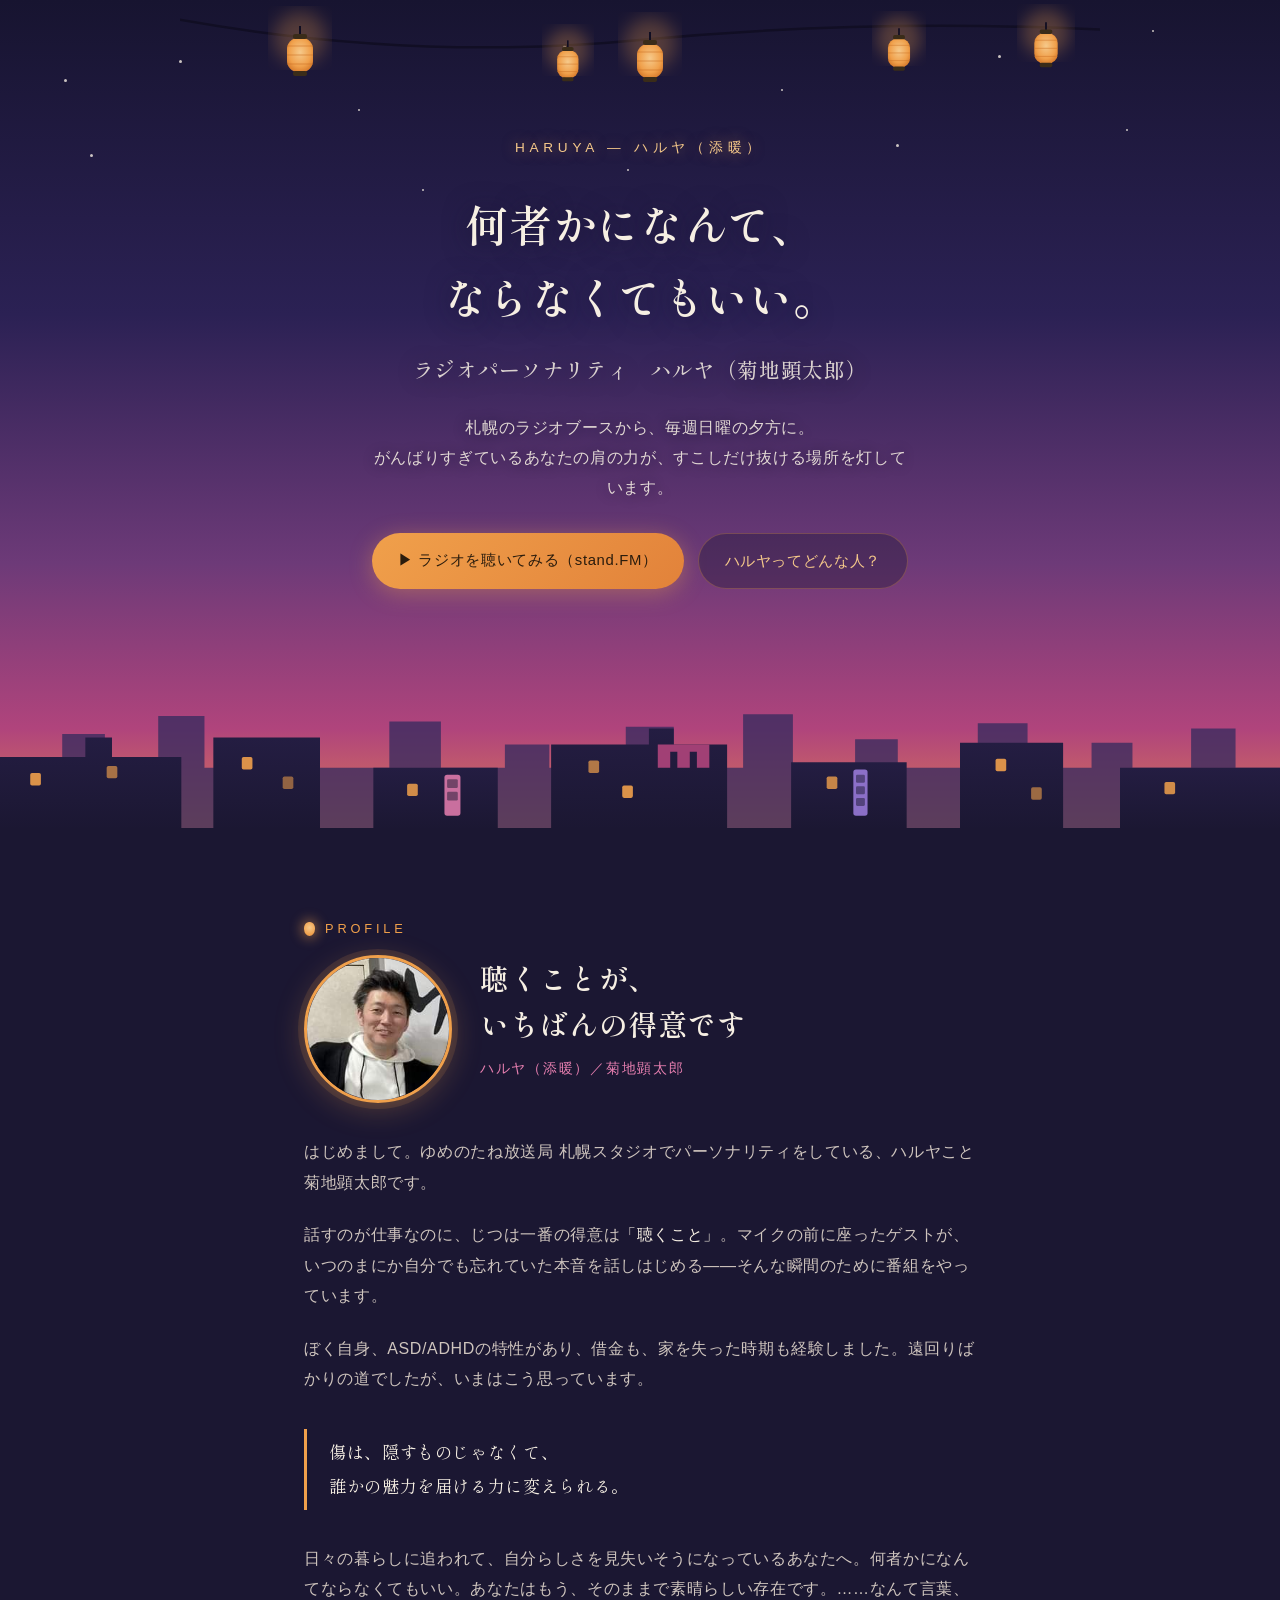
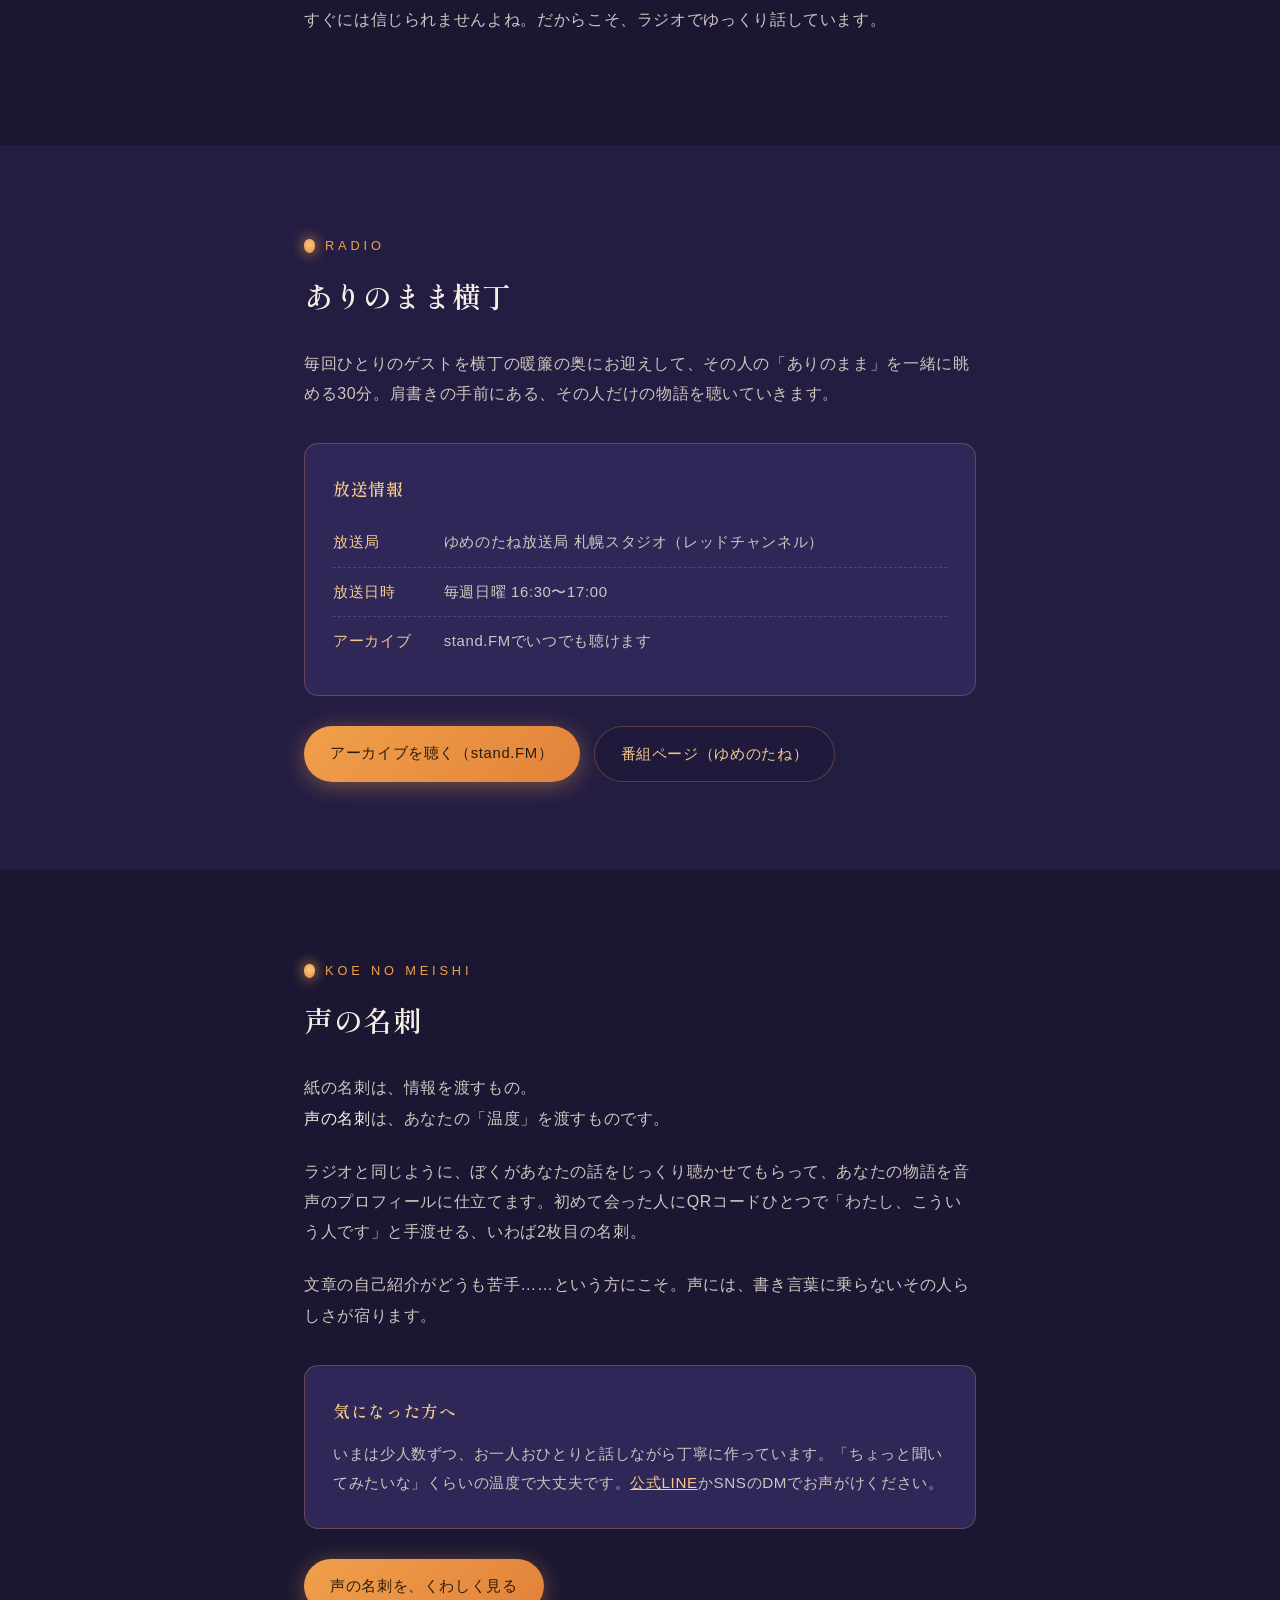
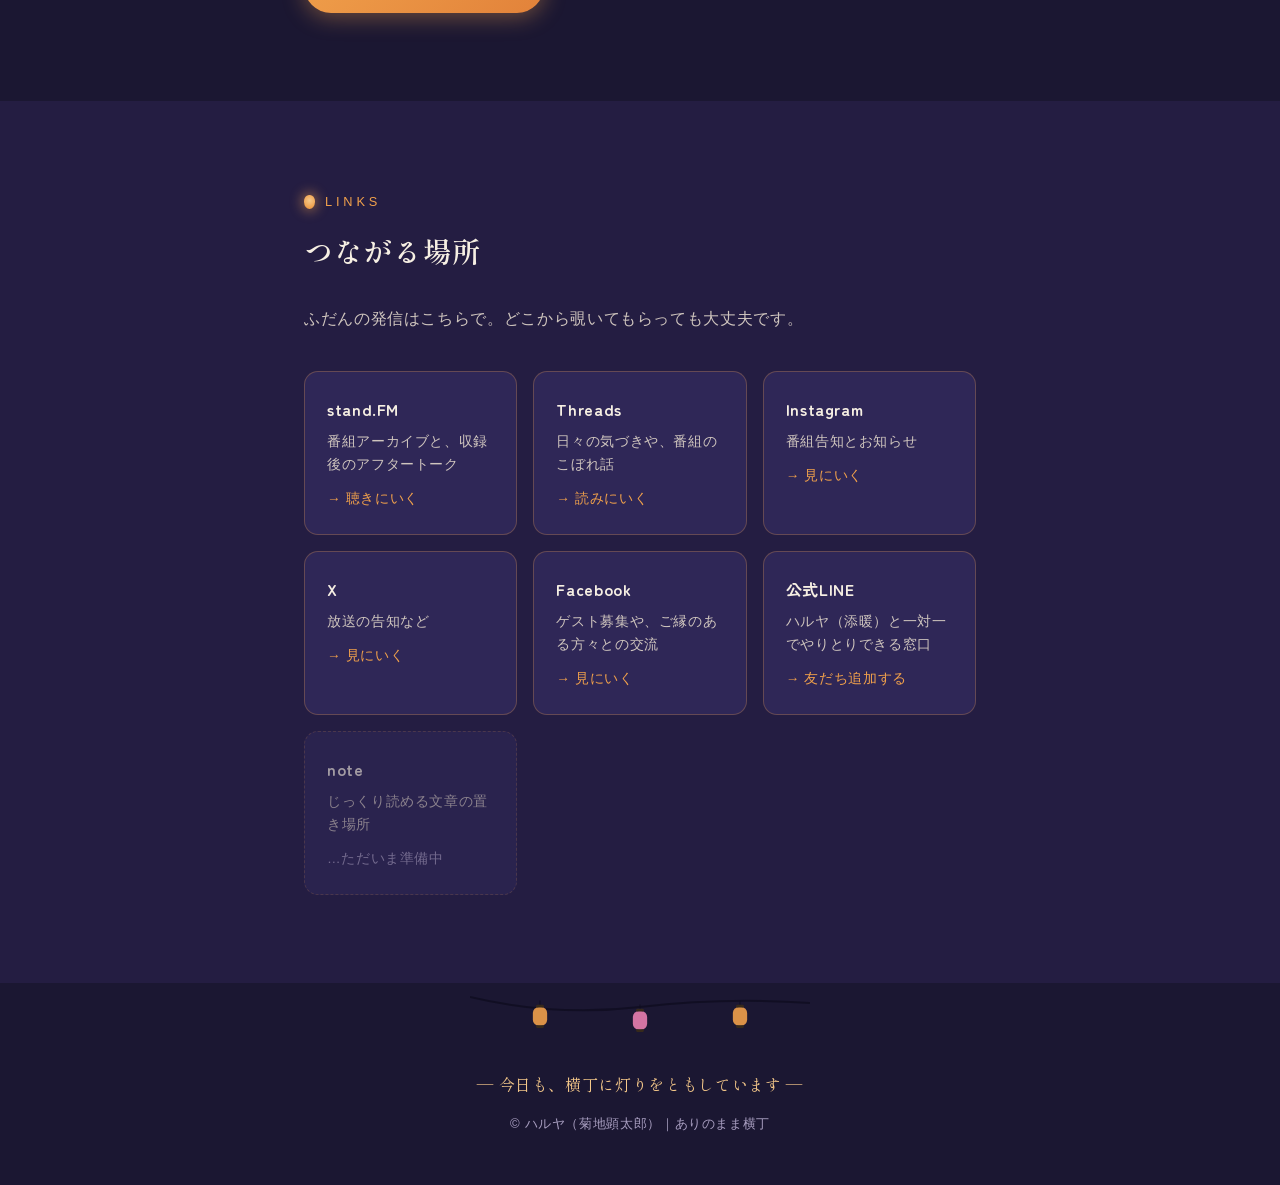
==== commit cf27ca3d: "スマホ・タブレット表示を改善 - 日本語文中に空白として描画されていたソース改行を除去（変な改行の主因） - PC用の改行を .br-pc にして狭い画面では無効化 - スマホ向けに余白・文字サイズ・" ====
--- a/index.html
+++ b/index.html
@@ -11,7 +11,7 @@
 <link rel="preconnect" href="https://fonts.googleapis.com">
 <link rel="preconnect" href="https://fonts.gstatic.com" crossorigin>
 <link href="https://fonts.googleapis.com/css2?family=Shippori+Mincho:wght@500;600;700&family=Zen+Maru+Gothic:wght@400;500;700&display=swap" rel="stylesheet">
-<link rel="stylesheet" href="css/style.css">
+<link rel="stylesheet" href="css/style.css?v=3">
 </head>
 <body>
 
@@ -81,14 +81,9 @@
 
   <div class="hero-inner wrap">
     <p class="hero-eyebrow">HARUYA — ハルヤ（添暖）</p>
-    <h1>
-      何者かになんて、<br>ならなくてもいい。
-      <span class="small">ラジオパーソナリティ　ハルヤ（菊地顕太郎）</span>
+    <h1>何者かになんて、<br>ならなくてもいい。<span class="small">ラジオパーソナリティ　ハルヤ（菊地顕太郎）</span>
     </h1>
-    <p class="hero-lead">
-      札幌のラジオブースから、毎週日曜の夕方に。<br>
-      がんばりすぎているあなたの肩の力が、すこしだけ抜ける場所を灯しています。
-    </p>
+    <p class="hero-lead">札幌のラジオブースから、毎週日曜の夕方に。<br class="br-pc">がんばりすぎているあなたの肩の力が、すこしだけ抜ける場所を灯しています。</p>
     <div class="btn-row" style="justify-content:center;">
       <a class="btn btn-primary" href="https://stand.fm/channels/5f7bc3d8f04555115d9dc8e8" target="_blank" rel="noopener">▶ ラジオを聴いてみる（stand.FM）</a>
       <a class="btn btn-ghost" href="#profile">ハルヤってどんな人？</a>
@@ -157,26 +152,11 @@
         <p class="role">ハルヤ（添暖）／菊地顕太郎</p>
       </div>
     </div>
-    <p>
-      はじめまして。ゆめのたね放送局 札幌スタジオでパーソナリティをしている、ハルヤこと菊地顕太郎です。
-    </p>
-    <p>
-      話すのが仕事なのに、じつは一番の得意は<strong>「聴くこと」</strong>。
-      マイクの前に座ったゲストが、いつのまにか自分でも忘れていた本音を話しはじめる——そんな瞬間のために番組をやっています。
-    </p>
-    <p>
-      ぼく自身、ASD/ADHDの特性があり、借金も、家を失った時期も経験しました。
-      遠回りばかりの道でしたが、いまはこう思っています。
-    </p>
-    <div class="story-quote">
-      傷は、隠すものじゃなくて、<br>
-      誰かの魅力を届ける力に変えられる。
-    </div>
-    <p>
-      日々の暮らしに追われて、自分らしさを見失いそうになっているあなたへ。
-      何者かになんてならなくてもいい。あなたはもう、そのままで素晴らしい存在です。
-      ……なんて言葉、すぐには信じられませんよね。だからこそ、ラジオでゆっくり話しています。
-    </p>
+    <p>はじめまして。ゆめのたね放送局 札幌スタジオでパーソナリティをしている、ハルヤこと菊地顕太郎です。</p>
+    <p>話すのが仕事なのに、じつは一番の得意は<strong>「聴くこと」</strong>。マイクの前に座ったゲストが、いつのまにか自分でも忘れていた本音を話しはじめる——そんな瞬間のために番組をやっています。</p>
+    <p>ぼく自身、ASD/ADHDの特性があり、借金も、家を失った時期も経験しました。遠回りばかりの道でしたが、いまはこう思っています。</p>
+    <div class="story-quote">傷は、隠すものじゃなくて、<br>誰かの魅力を届ける力に変えられる。</div>
+    <p>日々の暮らしに追われて、自分らしさを見失いそうになっているあなたへ。何者かになんてならなくてもいい。あなたはもう、そのままで素晴らしい存在です。……なんて言葉、すぐには信じられませんよね。だからこそ、ラジオでゆっくり話しています。</p>
   </div>
 </section>
 
@@ -184,10 +164,7 @@
   <div class="wrap">
     <p class="sec-label">RADIO</p>
     <h2>ありのまま横丁</h2>
-    <p>
-      毎回ひとりのゲストを横丁の暖簾の奥にお迎えして、その人の「ありのまま」を一緒に眺める30分。
-      肩書きの手前にある、その人だけの物語を聴いていきます。
-    </p>
+    <p>毎回ひとりのゲストを横丁の暖簾の奥にお迎えして、その人の「ありのまま」を一緒に眺める30分。肩書きの手前にある、その人だけの物語を聴いていきます。</p>
     <figure class="meishi-figure">
       <img src="images/meishi.png" alt="ありのまま横丁 番組名刺 — 何者かになんてならなくてもいい 一人ひとりがみんな輝いている ゆめのたね放送局レッドチャンネル 毎週日曜日16:30 ONAIR"
            onerror="this.closest('.meishi-figure').style.display='none'">
@@ -212,25 +189,13 @@
   <div class="wrap">
     <p class="sec-label">KOE NO MEISHI</p>
     <h2>声の名刺</h2>
-    <p>
-      紙の名刺は、情報を渡すもの。<br>
-      <strong>声の名刺</strong>は、あなたの「温度」を渡すものです。
-    </p>
-    <p>
-      ラジオと同じように、ぼくがあなたの話をじっくり聴かせてもらって、
-      あなたの物語を音声のプロフィールに仕立てます。
-      初めて会った人にQRコードひとつで「わたし、こういう人です」と手渡せる、いわば2枚目の名刺。
-    </p>
-    <p>
-      文章の自己紹介がどうも苦手……という方にこそ。声には、書き言葉に乗らないその人らしさが宿ります。
-    </p>
+    <p>紙の名刺は、情報を渡すもの。<br class="br-pc">
+      <strong>声の名刺</strong>は、あなたの「温度」を渡すものです。</p>
+    <p>ラジオと同じように、ぼくがあなたの話をじっくり聴かせてもらって、あなたの物語を音声のプロフィールに仕立てます。初めて会った人にQRコードひとつで「わたし、こういう人です」と手渡せる、いわば2枚目の名刺。</p>
+    <p>文章の自己紹介がどうも苦手……という方にこそ。声には、書き言葉に乗らないその人らしさが宿ります。</p>
     <div class="card">
       <h3>気になった方へ</h3>
-      <p>
-        いまは少人数ずつ、お一人おひとりと話しながら丁寧に作っています。
-        「ちょっと聞いてみたいな」くらいの温度で大丈夫です。
-        <a href="https://lin.ee/oaMdhAo" target="_blank" rel="noopener">公式LINE</a>かSNSのDMでお声がけください。
-      </p>
+      <p>いまは少人数ずつ、お一人おひとりと話しながら丁寧に作っています。「ちょっと聞いてみたいな」くらいの温度で大丈夫です。<a href="https://lin.ee/oaMdhAo" target="_blank" rel="noopener">公式LINE</a>かSNSのDMでお声がけください。</p>
     </div>
     <div class="btn-row">
       <a class="btn btn-primary" href="koenomeishi.html">声の名刺を、くわしく見る</a>
--- a/css/style.css
+++ b/css/style.css
@@ -25,10 +25,23 @@
   font-family: "Zen Maru Gothic", "Hiragino Maru Gothic ProN", sans-serif;
   line-height: 1.9;
   letter-spacing: 0.04em;
-}
-h1, h2, h3 { font-family: "Shippori Mincho", "Hiragino Mincho ProN", serif; font-weight: 600; }
+  /* 日本語の折り返しを整える。
+     小さい仮名・長音符が行頭に来ないようにする（全ブラウザ対応）。
+     word-break: auto-phrase は文節で折り返す代わりに行末へ大きな余白を作り、
+     かつChrome系しか対応しないため使わない。 */
+  line-break: strict;
+}
+h1, h2, h3 {
+  font-family: "Shippori Mincho", "Hiragino Mincho ProN", serif;
+  font-weight: 600;
+  text-wrap: balance; /* 見出しの行の長さを揃える */
+}
+p, li { text-wrap: pretty; } /* 最終行が1〜2文字だけ残るのを防ぐ */
 a { color: var(--lantern-soft); }
 img { max-width: 100%; }
+
+/* PC幅でだけ効かせる改行。スマホでは無効化して自然に流す */
+.br-pc { display: inline; }
 
 .wrap { max-width: 720px; margin: 0 auto; padding: 0 24px; }
 
@@ -321,6 +334,54 @@
 .footer-lanterns svg { width: 100%; height: auto; }
 footer .foot-mark { color: var(--lantern-soft); font-family: "Shippori Mincho", serif; font-size: 1rem; margin-bottom: 12px; }
 
-@media (max-width: 540px) {
-  .profile-head { flex-direction: column; text-align: center; }
-}
+/* ===== タブレット ===== */
+@media (max-width: 820px) {
+  header { padding: 88px 24px 170px; }
+  section { padding: 72px 0; }
+}
+
+/* ===== スマートフォン ===== */
+@media (max-width: 600px) {
+  /* PC用の改行を止めて、画面幅に合わせて自然に流す */
+  .br-pc { display: none; }
+
+  body { letter-spacing: 0.02em; line-height: 1.85; }
+  .wrap { padding: 0 20px; }
+
+  header { min-height: auto; padding: 76px 20px 120px; }
+  header.subpage { min-height: auto; padding: 76px 20px 110px; }
+  .hero-eyebrow { letter-spacing: 0.2em; font-size: 0.76rem; margin-bottom: 20px; }
+  h1 { font-size: clamp(1.5rem, 7.4vw, 2rem); line-height: 1.65; }
+  h1 .small { font-size: 0.5em; margin-top: 14px; line-height: 1.7; }
+  .hero-lead { font-size: 0.93rem; }
+  .back-link { top: 16px; left: 20px; font-size: 0.82rem; }
+
+  section { padding: 58px 0; }
+  h2 { margin-bottom: 24px; }
+  .sec-label { letter-spacing: 0.2em; }
+
+  .profile-head { flex-direction: column; text-align: center; gap: 18px; }
+  .profile-photo { width: 124px; height: 124px; }
+
+  .story-quote { font-size: 1rem; padding-left: 18px; margin: 28px 0; line-height: 1.9; }
+
+  .card { padding: 24px 20px; }
+  /* 項目名と中身を縦に積んで、狭い幅で潰れないようにする */
+  .fact-list li { flex-direction: column; gap: 2px; padding: 12px 0; }
+  .fact-list .k { flex: none; font-size: 0.84rem; }
+
+  .steps li { padding: 0 0 26px 46px; }
+  .steps li::before { width: 32px; height: 32px; font-size: 0.88rem; }
+  .steps li:not(:last-child)::after { left: 15px; top: 38px; }
+  .for-list li { padding-left: 28px; }
+  .for-list li::before { left: 2px; }
+
+  /* ボタンは横に並べず、押しやすい幅で縦に積む */
+  .btn-row { gap: 12px; }
+  .btn-row .btn { flex: 1 1 100%; text-align: center; padding: 14px 20px; }
+
+  .links-grid { grid-template-columns: 1fr; gap: 12px; }
+  .link-card { padding: 20px; }
+
+  footer { padding: 0 20px 40px; }
+}
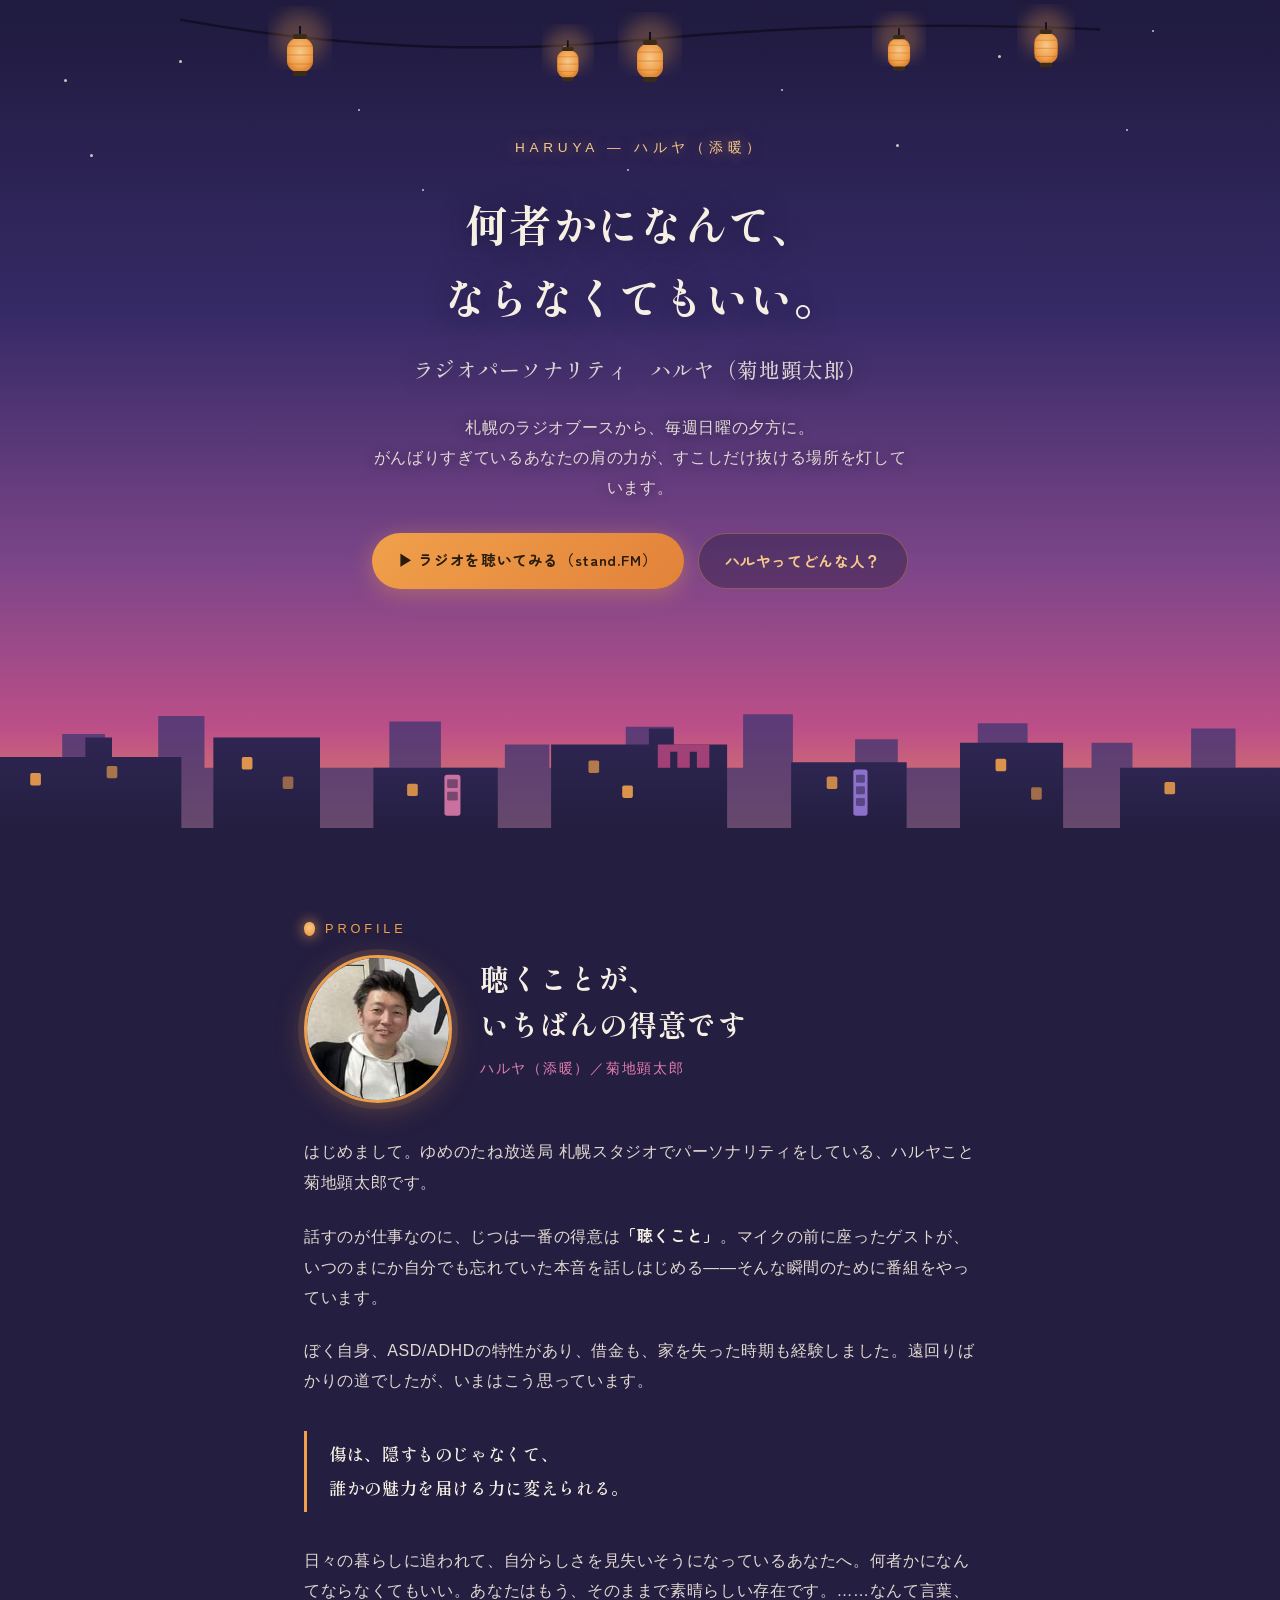
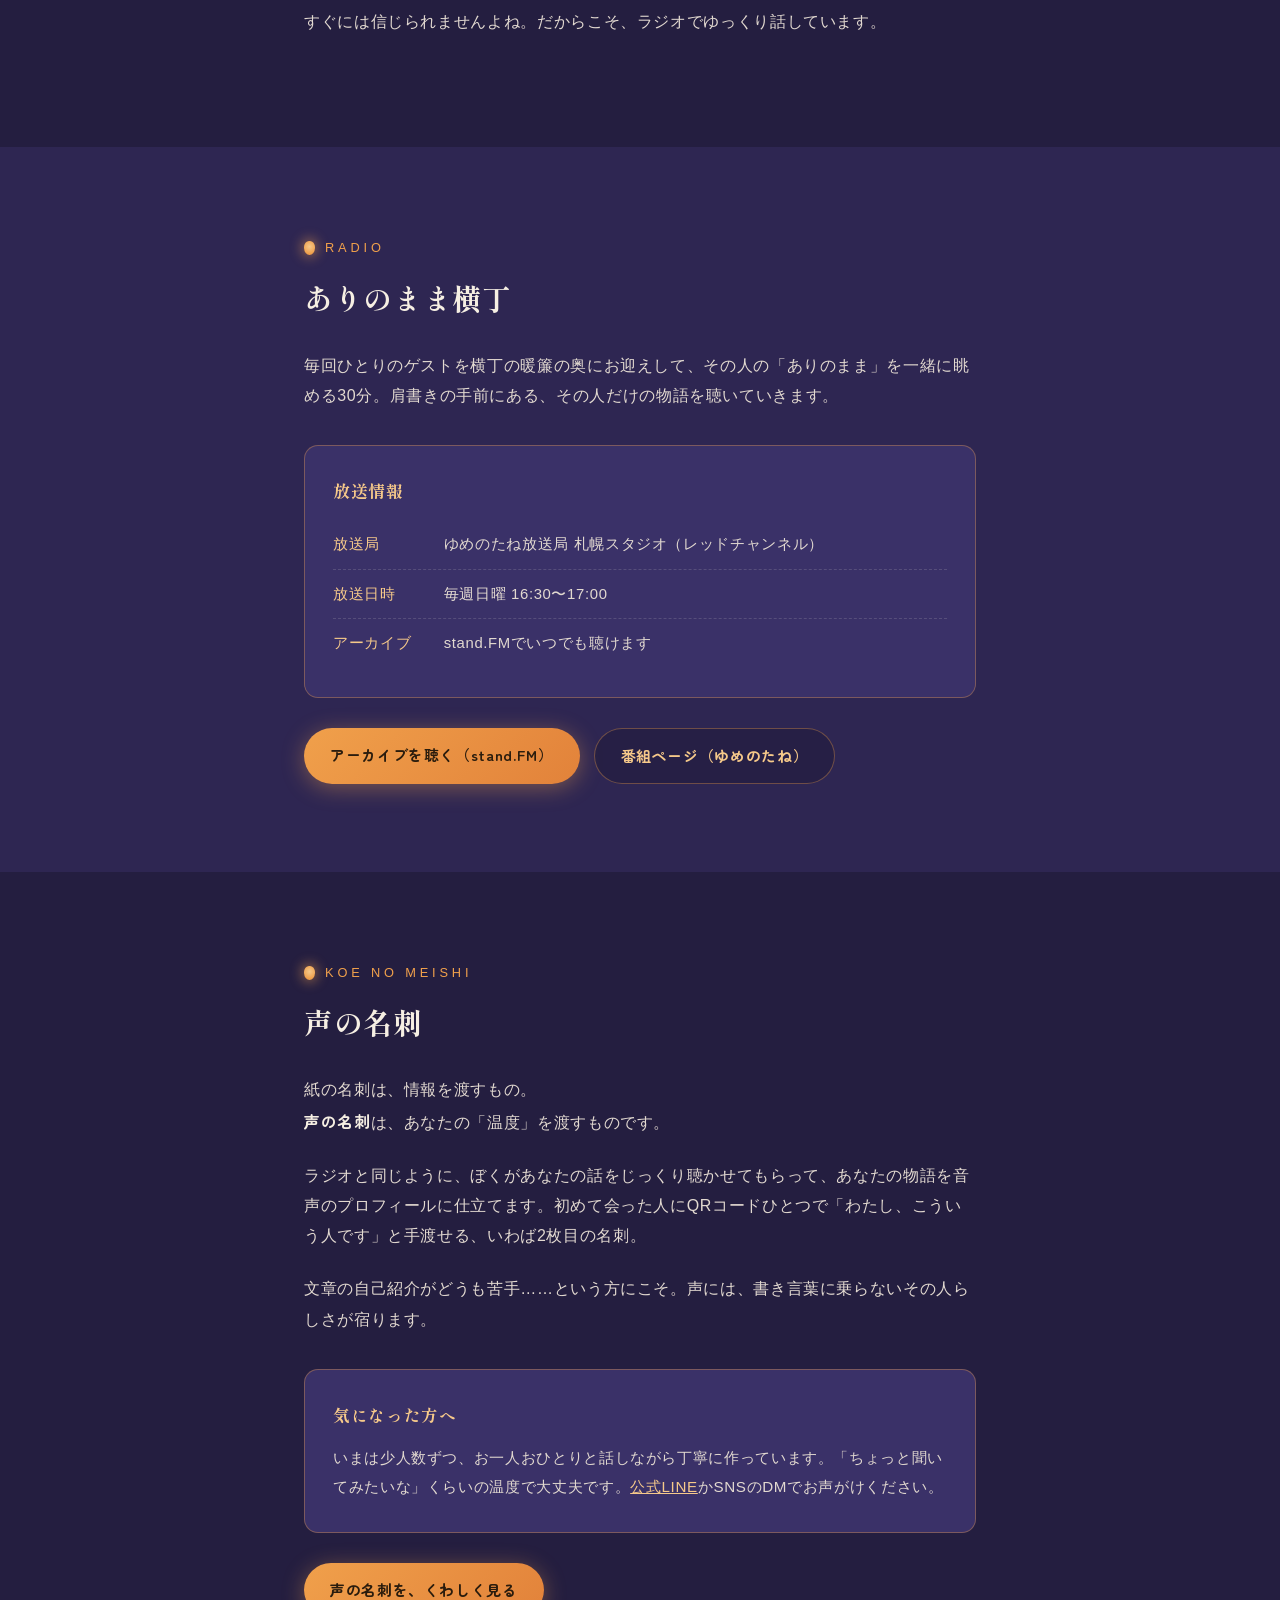
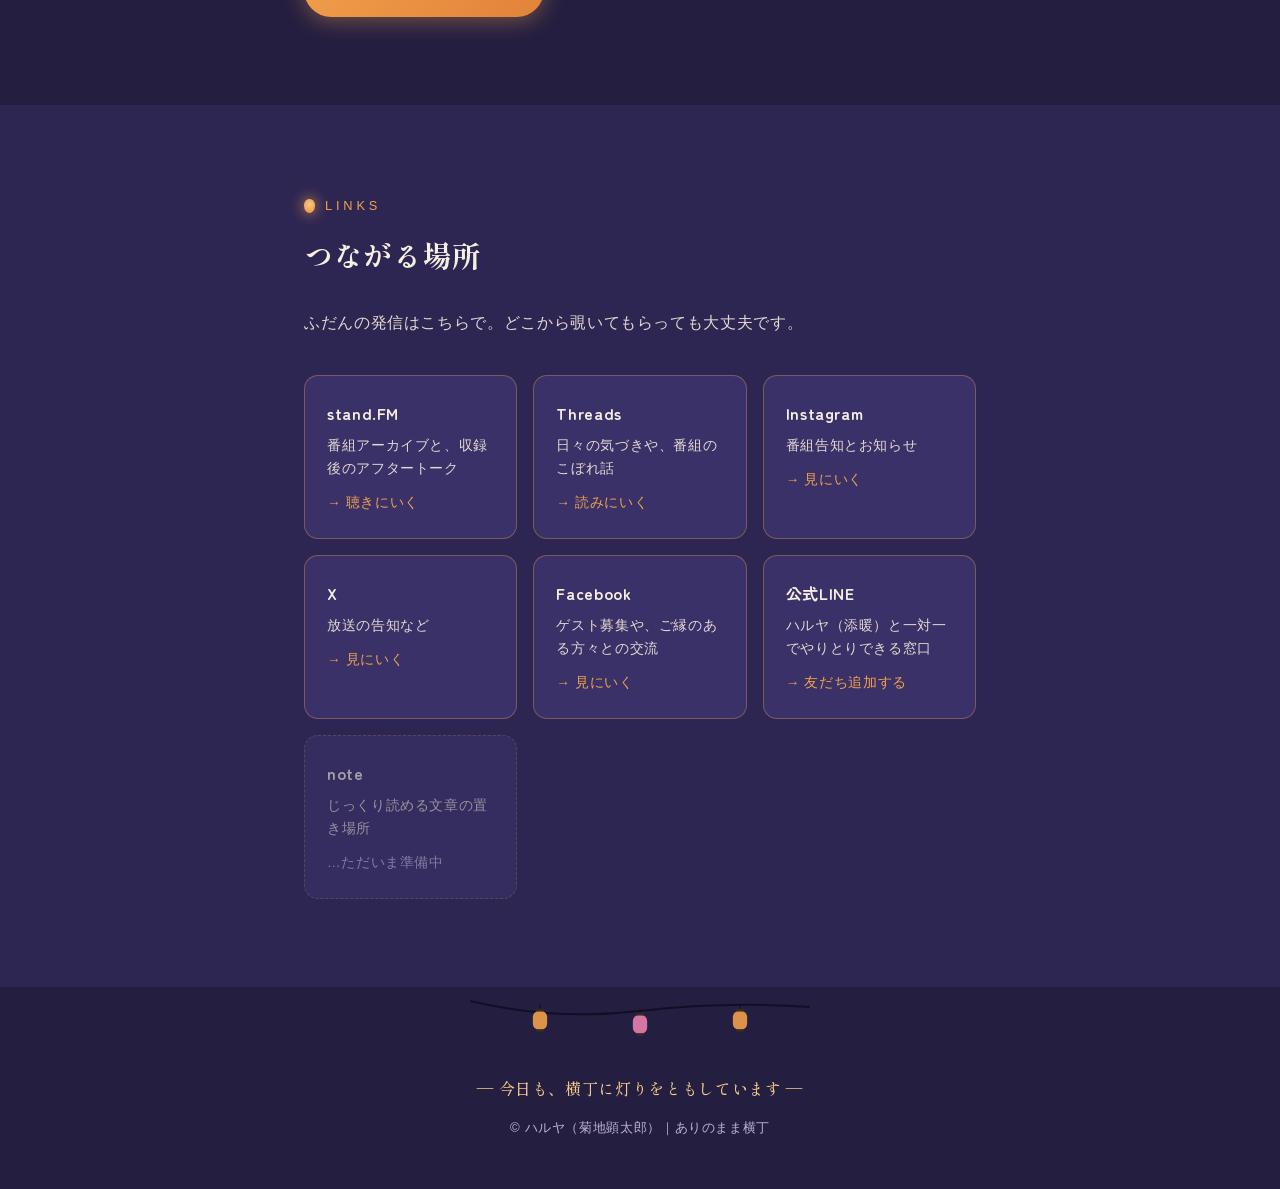
==== commit 3078f6ec: "配色を少し明るくし、文字を太めにする - 背景の紺紫・夕焼けのグラデーションを一段明るく（街並みのシルエットも合わせる） - 本文の文字色を温かい白に寄せ、背景との差を広げる - 本文を500、見出し" ====
--- a/index.html
+++ b/index.html
@@ -11,7 +11,7 @@
 <link rel="preconnect" href="https://fonts.googleapis.com">
 <link rel="preconnect" href="https://fonts.gstatic.com" crossorigin>
 <link href="https://fonts.googleapis.com/css2?family=Shippori+Mincho:wght@500;600;700&family=Zen+Maru+Gothic:wght@400;500;700&display=swap" rel="stylesheet">
-<link rel="stylesheet" href="css/style.css?v=3">
+<link rel="stylesheet" href="css/style.css?v=5">
 </head>
 <body>
 
@@ -95,13 +95,13 @@
     <svg viewBox="0 0 1440 190" xmlns="http://www.w3.org/2000/svg" preserveAspectRatio="xMidYMax slice">
       <defs>
         <linearGradient id="bld" x1="0" y1="0" x2="0" y2="1">
-          <stop offset="0%" stop-color="#241d42"/>
-          <stop offset="100%" stop-color="#1b1732"/>
+          <stop offset="0%" stop-color="#2e2652"/>
+          <stop offset="100%" stop-color="#241e40"/>
         </linearGradient>
       </defs>
       <!-- 奥の街並み -->
       <path d="M0 120 h70 v-38 h48 v38 h60 v-58 h52 v58 h74 v-30 h44 v30 h90 v-52 h58 v52 h72 v-26 h50 v26 h86 v-46 h54 v46 h78 v-60 h56 v60 h70 v-32 h48 v32 h90 v-50 h56 v50 h72 v-28 h46 v28 h66 v-44 h50 v44 h100 V190 H0 Z"
-            fill="#332a5e" opacity="0.75"/>
+            fill="#3e3470" opacity="0.75"/>
       <!-- 手前の建物 -->
       <path d="M0 190 v-82 h96 v-22 h30 v22 h78 v82 Z" fill="url(#bld)"/>
       <path d="M240 190 v-104 h120 v104 Z" fill="url(#bld)"/>
@@ -127,12 +127,12 @@
       <!-- ネオン看板 -->
       <g font-family="sans-serif">
         <rect x="500" y="128" width="18" height="46" rx="3" fill="#e77fb0" opacity="0.85"/>
-        <rect x="503" y="133" width="12" height="10" rx="1.5" fill="#1b1732" opacity="0.5"/>
-        <rect x="503" y="147" width="12" height="10" rx="1.5" fill="#1b1732" opacity="0.5"/>
+        <rect x="503" y="133" width="12" height="10" rx="1.5" fill="#241e40" opacity="0.5"/>
+        <rect x="503" y="147" width="12" height="10" rx="1.5" fill="#241e40" opacity="0.5"/>
         <rect x="960" y="122" width="16" height="52" rx="3" fill="#9f7fe0" opacity="0.85"/>
-        <rect x="963" y="128" width="10" height="9" rx="1.5" fill="#1b1732" opacity="0.5"/>
-        <rect x="963" y="141" width="10" height="9" rx="1.5" fill="#1b1732" opacity="0.5"/>
-        <rect x="963" y="154" width="10" height="9" rx="1.5" fill="#1b1732" opacity="0.5"/>
+        <rect x="963" y="128" width="10" height="9" rx="1.5" fill="#241e40" opacity="0.5"/>
+        <rect x="963" y="141" width="10" height="9" rx="1.5" fill="#241e40" opacity="0.5"/>
+        <rect x="963" y="154" width="10" height="9" rx="1.5" fill="#241e40" opacity="0.5"/>
       </g>
       <!-- 暖簾 -->
       <g fill="#b0447c" opacity="0.9">
--- a/css/style.css
+++ b/css/style.css
@@ -1,21 +1,21 @@
 :root {
   /* 夕暮れの空 */
-  --sky-top: #171430;
-  --sky-mid: #2b2154;
-  --sky-glow: #6d3a78;
+  --sky-top: #1f1a3e;
+  --sky-mid: #362a66;
+  --sky-glow: #7b4589;
   --neon-pink: #e77fb0;
   --neon-purple: #9f7fe0;
   /* 横丁の灯り */
   --lantern: #f0a04b;
   --lantern-soft: #f6c98a;
   /* 地の色 */
-  --dusk-deep: #1b1732;
-  --dusk: #241d42;
-  --dusk-soft: #2f2757;
+  --dusk-deep: #241e40;
+  --dusk: #2e2652;
+  --dusk-soft: #3a3168;
   --paper: #f6efe3;
-  --paper-dim: #cfc5be;
-  --ink-soft: #a89ec0;
-  --line: rgba(240, 160, 75, 0.28);
+  --paper-dim: #e2d9d0;
+  --ink-soft: #bdb3d4;
+  --line: rgba(240, 160, 75, 0.36);
 }
 * { margin: 0; padding: 0; box-sizing: border-box; }
 html { scroll-behavior: smooth; }
@@ -23,6 +23,7 @@
   background: var(--dusk-deep);
   color: var(--paper);
   font-family: "Zen Maru Gothic", "Hiragino Maru Gothic ProN", sans-serif;
+  font-weight: 500; /* 細い線だと読みにくいので、本文を一段太くする */
   line-height: 1.9;
   letter-spacing: 0.04em;
   /* 日本語の折り返しを整える。
@@ -33,7 +34,7 @@
 }
 h1, h2, h3 {
   font-family: "Shippori Mincho", "Hiragino Mincho ProN", serif;
-  font-weight: 600;
+  font-weight: 700;
   text-wrap: balance; /* 見出しの行の長さを揃える */
 }
 p, li { text-wrap: pretty; } /* 最終行が1〜2文字だけ残るのを防ぐ */
@@ -58,8 +59,8 @@
     var(--sky-top) 0%,
     var(--sky-mid) 38%,
     var(--sky-glow) 68%,
-    #b0447c 88%,
-    #d97a55 100%);
+    #bc4f88 88%,
+    #e08660 100%);
   padding: 96px 24px 200px;
 }
 header.subpage {
@@ -148,7 +149,7 @@
 }
 h2 { font-size: clamp(1.35rem, 4vw, 1.8rem); margin-bottom: 30px; line-height: 1.6; }
 section p { color: var(--paper-dim); margin-bottom: 1.4em; }
-section p strong { color: var(--paper); font-weight: 500; }
+section p strong { color: var(--paper); font-weight: 700; }
 
 /* ===== プロフィール ===== */
 .profile-head {
@@ -175,6 +176,7 @@
   margin: 34px 0;
   color: var(--paper);
   font-family: "Shippori Mincho", serif;
+  font-weight: 600;
   font-size: 1.08rem;
   line-height: 2;
 }
@@ -284,7 +286,7 @@
   border-radius: 999px;
   text-decoration: none;
   font-size: 0.93rem;
-  font-weight: 500;
+  font-weight: 700;
   transition: transform 0.15s ease, box-shadow 0.15s ease;
 }
 .btn:hover { transform: translateY(-2px); }
@@ -353,7 +355,9 @@
   .hero-eyebrow { letter-spacing: 0.2em; font-size: 0.76rem; margin-bottom: 20px; }
   h1 { font-size: clamp(1.5rem, 7.4vw, 2rem); line-height: 1.65; }
   h1 .small { font-size: 0.5em; margin-top: 14px; line-height: 1.7; }
-  .hero-lead { font-size: 0.93rem; }
+  /* 折り返しが増える幅では、短い最終行が中央に浮かないよう行頭を左に揃える
+     （見出し・ボタンは中央のまま。文章のブロック自体は中央に置く） */
+  .hero-lead { font-size: 0.93rem; text-align: left; }
   .back-link { top: 16px; left: 20px; font-size: 0.82rem; }
 
   section { padding: 58px 0; }
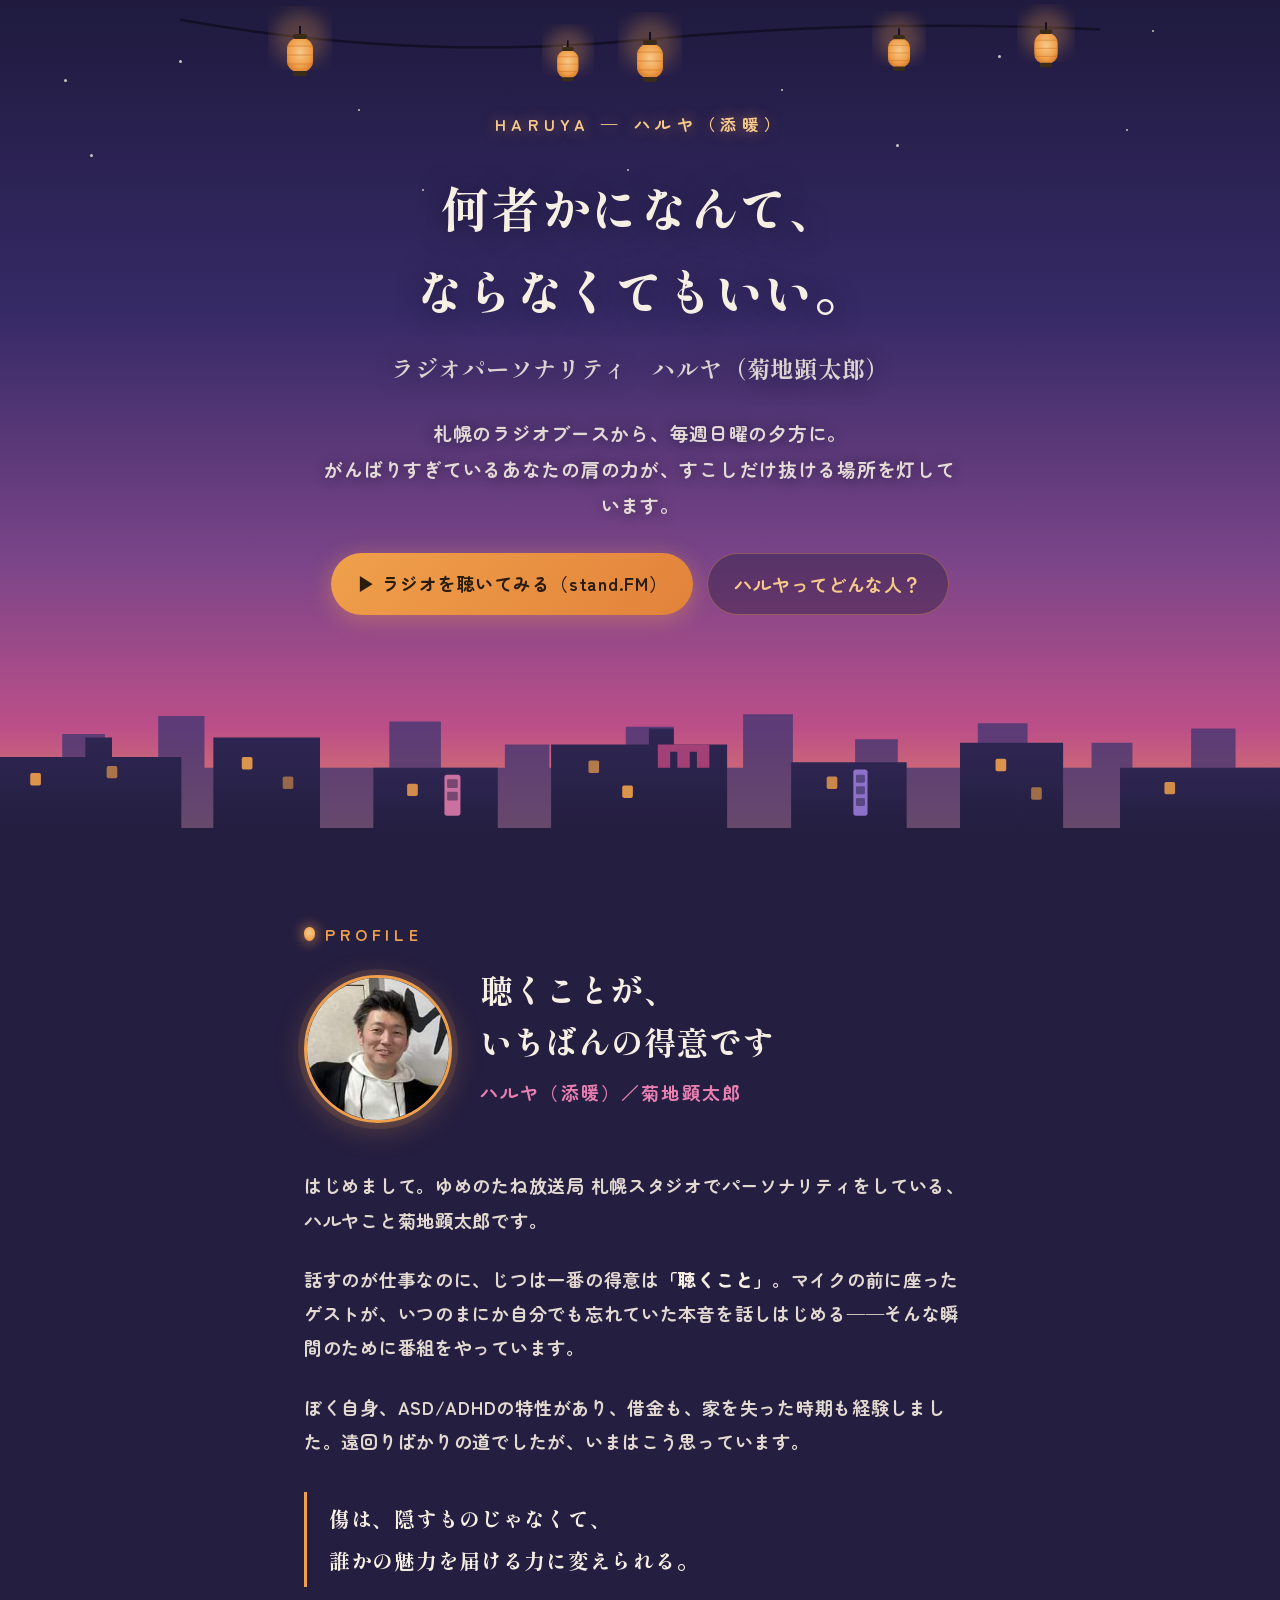
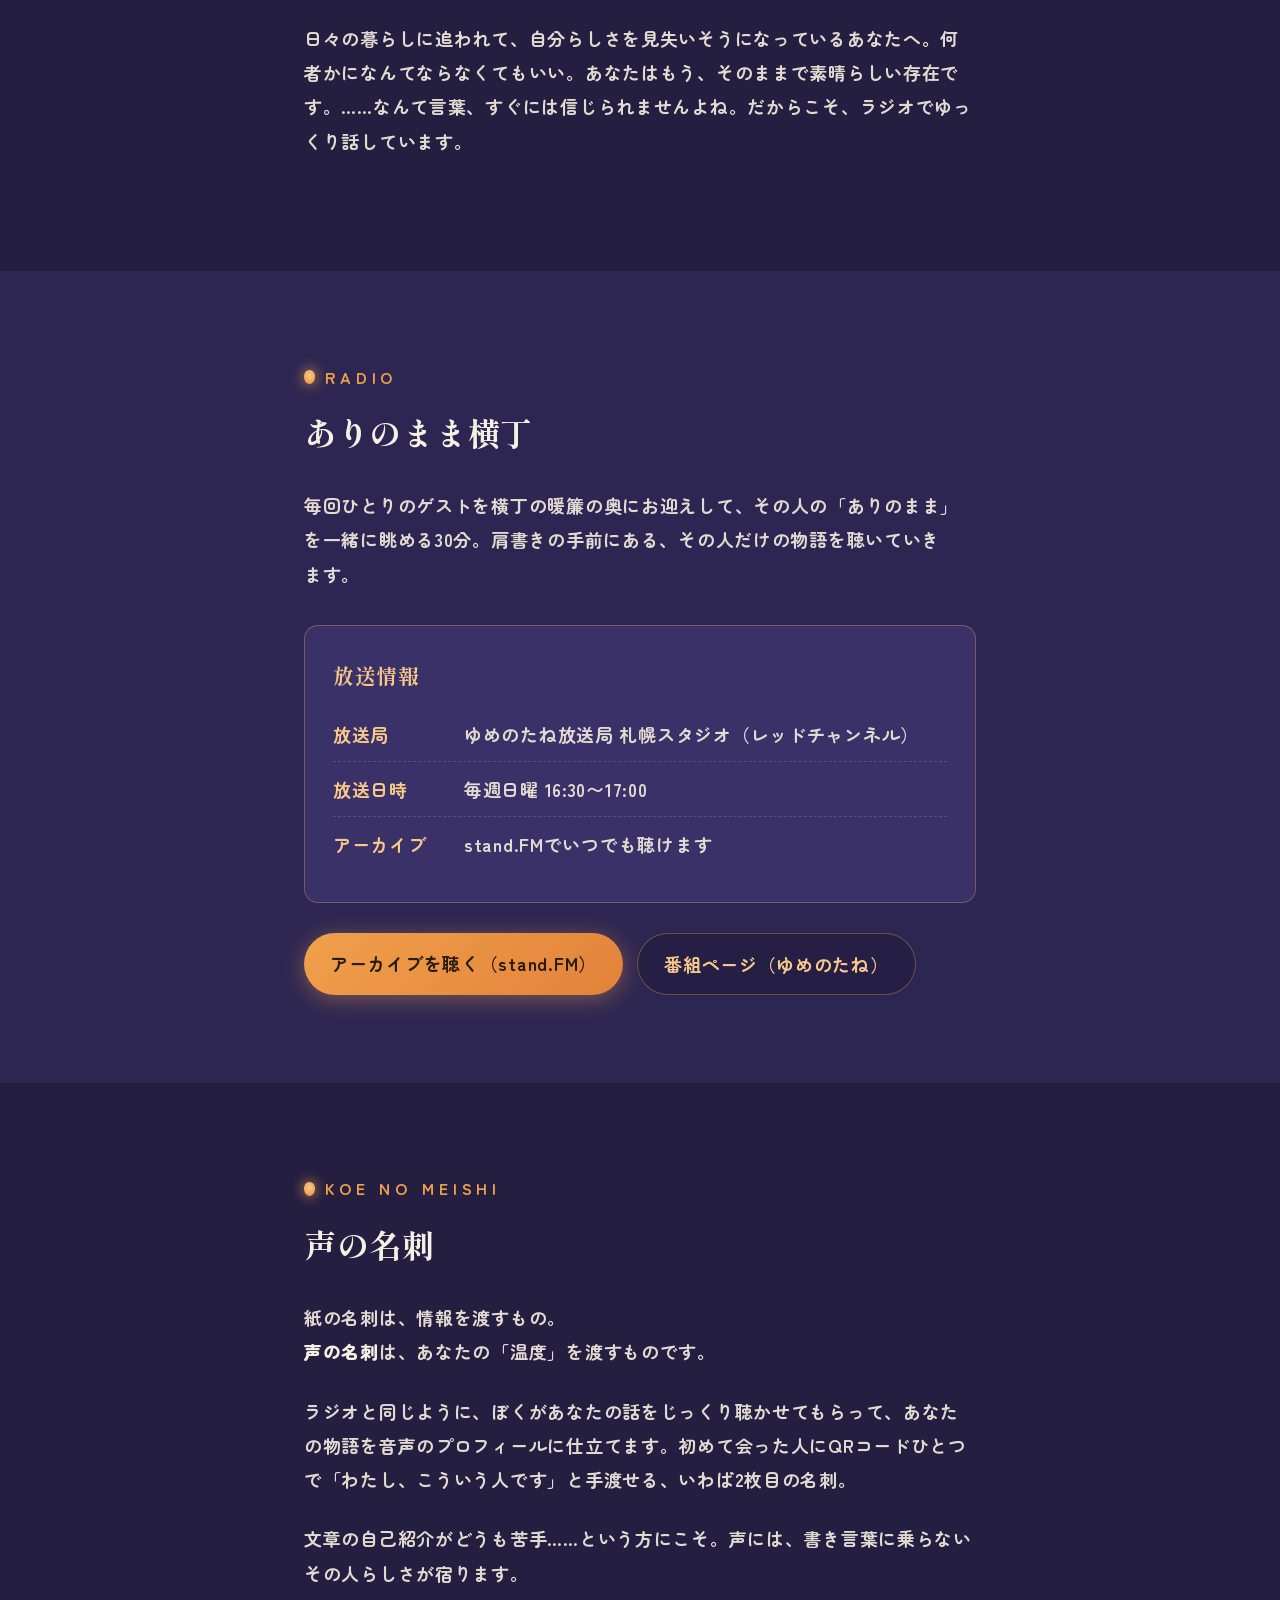
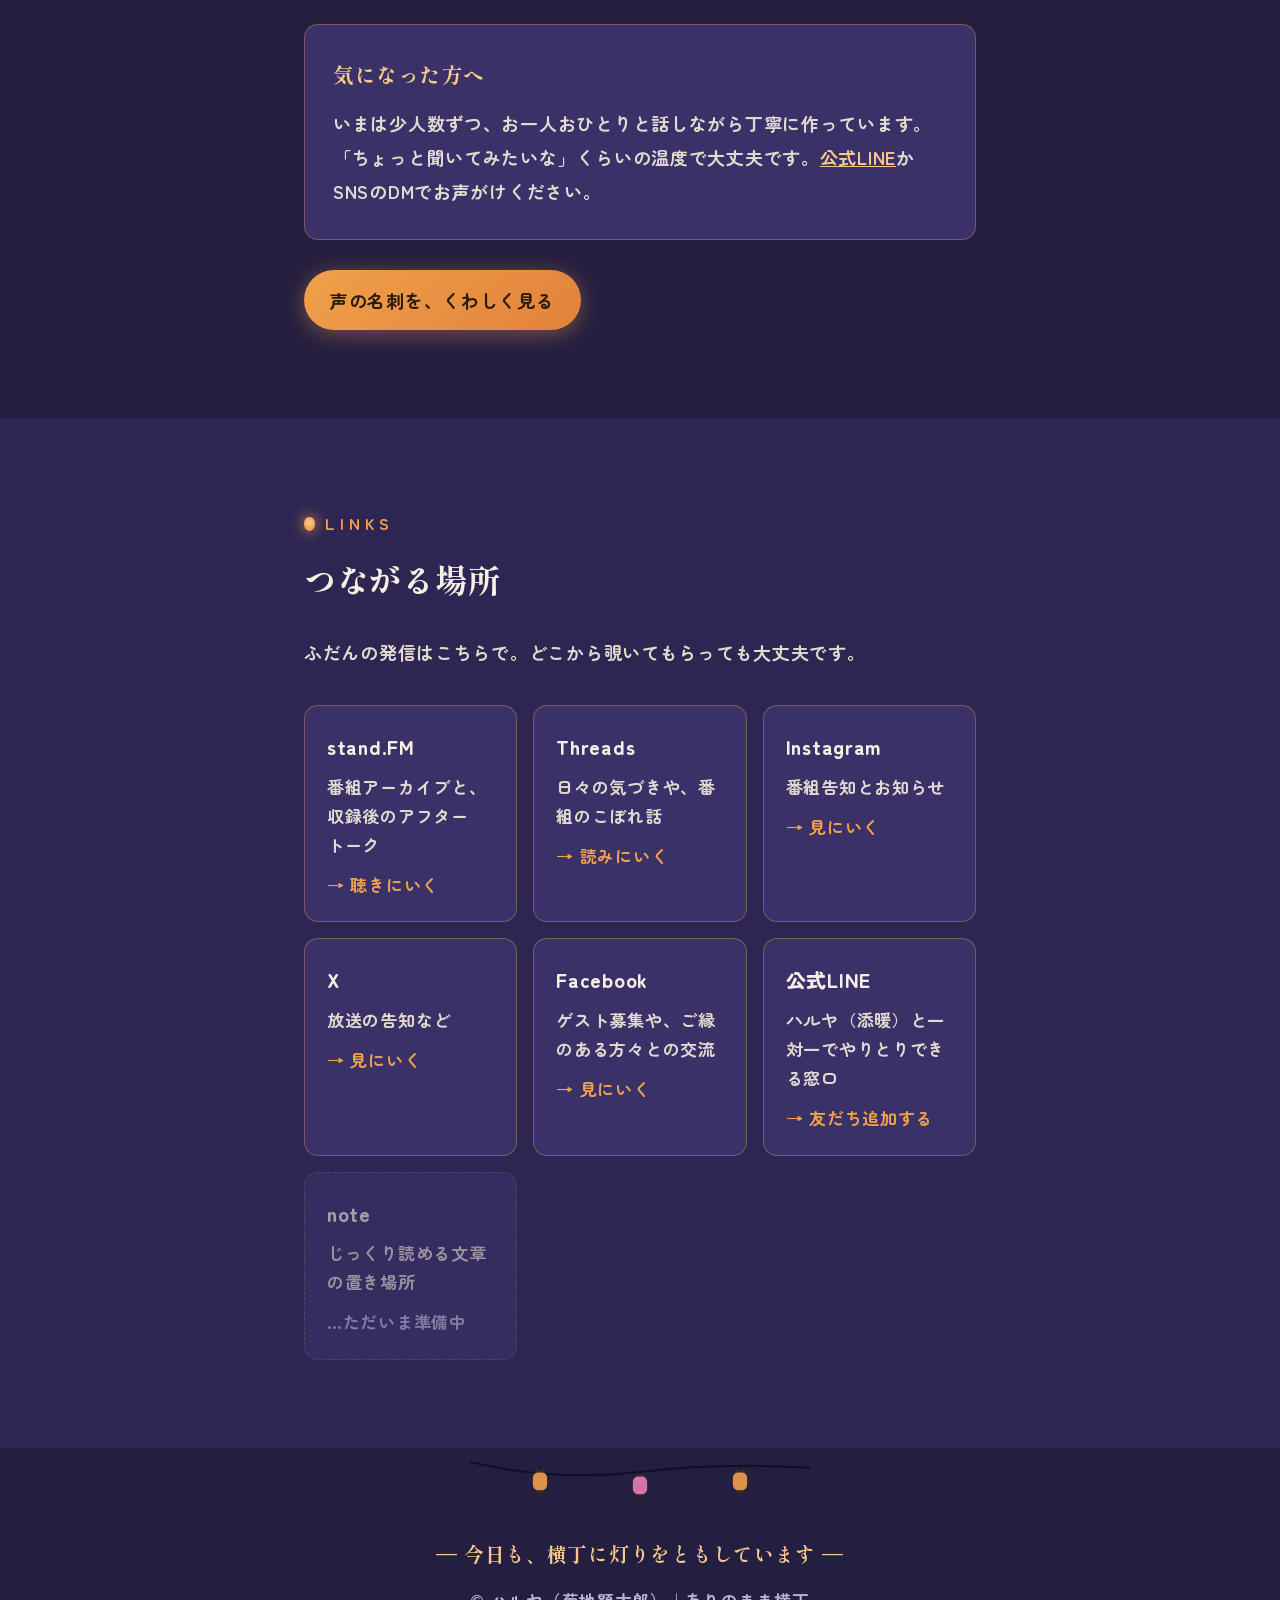
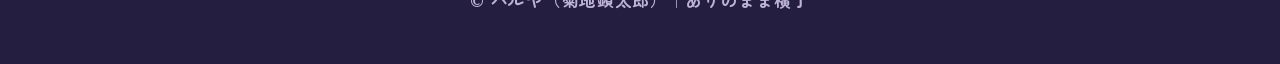
==== commit 16d21205: "文字を一回り大きく、太くする - 全体の基準を16pxから18pxに上げ、小さかったラベル・ボタン・説明文も引き上げる - 本文を700（太字）に。強調は900にして本文と区別する - 見出し・引用の" ====
--- a/index.html
+++ b/index.html
@@ -10,8 +10,8 @@
 <meta property="og:type" content="website">
 <link rel="preconnect" href="https://fonts.googleapis.com">
 <link rel="preconnect" href="https://fonts.gstatic.com" crossorigin>
-<link href="https://fonts.googleapis.com/css2?family=Shippori+Mincho:wght@500;600;700&family=Zen+Maru+Gothic:wght@400;500;700&display=swap" rel="stylesheet">
-<link rel="stylesheet" href="css/style.css?v=5">
+<link href="https://fonts.googleapis.com/css2?family=Shippori+Mincho:wght@700;800&family=Zen+Maru+Gothic:wght@700;900&display=swap" rel="stylesheet">
+<link rel="stylesheet" href="css/style.css?v=6">
 </head>
 <body>
 
--- a/css/style.css
+++ b/css/style.css
@@ -18,12 +18,15 @@
   --line: rgba(240, 160, 75, 0.36);
 }
 * { margin: 0; padding: 0; box-sizing: border-box; }
-html { scroll-behavior: smooth; }
+html {
+  scroll-behavior: smooth;
+  font-size: 112.5%; /* 1rem = 18px。小さい文字がつらいので、全体の基準を上げる */
+}
 body {
   background: var(--dusk-deep);
   color: var(--paper);
   font-family: "Zen Maru Gothic", "Hiragino Maru Gothic ProN", sans-serif;
-  font-weight: 500; /* 細い線だと読みにくいので、本文を一段太くする */
+  font-weight: 700; /* 細い線だと読みにくいので、本文も太字にする */
   line-height: 1.9;
   letter-spacing: 0.04em;
   /* 日本語の折り返しを整える。
@@ -34,7 +37,7 @@
 }
 h1, h2, h3 {
   font-family: "Shippori Mincho", "Hiragino Mincho ProN", serif;
-  font-weight: 700;
+  font-weight: 800; /* 明朝は横線が細いので、いちばん太い字で */
   text-wrap: balance; /* 見出しの行の長さを揃える */
 }
 p, li { text-wrap: pretty; } /* 最終行が1〜2文字だけ残るのを防ぐ */
@@ -100,14 +103,14 @@
   color: var(--paper);
   opacity: 0.85;
   text-decoration: none;
-  font-size: 0.88rem;
+  font-size: 0.95rem;
 }
 .back-link:hover { opacity: 1; }
 
 .hero-inner { position: relative; z-index: 2; }
 .hero-eyebrow {
   color: var(--lantern-soft);
-  font-size: 0.85rem;
+  font-size: 0.9rem;
   letter-spacing: 0.35em;
   margin-bottom: 26px;
   text-shadow: 0 0 14px rgba(240,160,75,0.5);
@@ -118,11 +121,11 @@
   margin-bottom: 26px;
   text-shadow: 0 2px 26px rgba(23, 20, 48, 0.8);
 }
-h1 .small { display: block; font-size: 0.48em; color: var(--paper); opacity: 0.85; margin-top: 18px; font-weight: 500; }
+h1 .small { display: block; font-size: 0.48em; color: var(--paper); opacity: 0.85; margin-top: 18px; font-weight: 700; }
 .hero-lead {
   color: var(--paper);
   opacity: 0.88;
-  font-size: 0.98rem;
+  font-size: 1.05rem;
   max-width: 34em;
   margin: 0 auto;
   text-shadow: 0 1px 14px rgba(23, 20, 48, 0.8);
@@ -136,7 +139,7 @@
   align-items: center;
   gap: 10px;
   color: var(--lantern);
-  font-size: 0.8rem;
+  font-size: 0.9rem;
   letter-spacing: 0.3em;
   margin-bottom: 14px;
 }
@@ -149,7 +152,7 @@
 }
 h2 { font-size: clamp(1.35rem, 4vw, 1.8rem); margin-bottom: 30px; line-height: 1.6; }
 section p { color: var(--paper-dim); margin-bottom: 1.4em; }
-section p strong { color: var(--paper); font-weight: 700; }
+section p strong { color: var(--paper); font-weight: 900; }
 
 /* ===== プロフィール ===== */
 .profile-head {
@@ -168,7 +171,7 @@
   flex-shrink: 0;
 }
 .profile-head h2 { margin-bottom: 8px; }
-.profile-head .role { color: var(--neon-pink); font-size: 0.9rem; letter-spacing: 0.12em; }
+.profile-head .role { color: var(--neon-pink); font-size: 1rem; letter-spacing: 0.12em; }
 
 .story-quote {
   border-left: 3px solid var(--lantern);
@@ -176,8 +179,8 @@
   margin: 34px 0;
   color: var(--paper);
   font-family: "Shippori Mincho", serif;
-  font-weight: 600;
-  font-size: 1.08rem;
+  font-weight: 800;
+  font-size: 1.15rem;
   line-height: 2;
 }
 
@@ -189,8 +192,8 @@
   padding: 30px 28px;
   margin-top: 34px;
 }
-.card h3 { color: var(--lantern-soft); font-size: 1.05rem; margin-bottom: 12px; }
-.card p { font-size: 0.95rem; margin-bottom: 0.9em; }
+.card h3 { color: var(--lantern-soft); font-size: 1.15rem; margin-bottom: 12px; }
+.card p { font-size: 1rem; margin-bottom: 0.9em; }
 .card p:last-child { margin-bottom: 0; }
 .fact-list { list-style: none; margin: 22px 0 0; }
 .fact-list li {
@@ -198,7 +201,7 @@
   gap: 14px;
   padding: 10px 0;
   border-top: 1px dashed rgba(246,239,227,0.15);
-  font-size: 0.93rem;
+  font-size: 1rem;
   color: var(--paper-dim);
 }
 .fact-list li:first-child { border-top: none; padding-top: 0; }
@@ -214,7 +217,7 @@
 }
 .meishi-figure img { display: block; width: 100%; }
 .meishi-figure figcaption {
-  font-size: 0.8rem;
+  font-size: 0.9rem;
   color: var(--ink-soft);
   text-align: center;
   padding: 10px 14px;
@@ -239,7 +242,7 @@
   justify-content: center;
   background: radial-gradient(circle at 50% 35%, var(--lantern-soft), var(--lantern));
   color: #2a1c0d;
-  font-weight: 700;
+  font-weight: 900;
   font-family: "Zen Maru Gothic", sans-serif;
   box-shadow: 0 0 14px rgba(240,160,75,0.4);
 }
@@ -251,13 +254,13 @@
   background: linear-gradient(180deg, var(--line), rgba(240,160,75,0.06));
 }
 .steps h3 {
-  font-size: 1rem;
+  font-size: 1.1rem;
   color: var(--paper);
   margin-bottom: 6px;
   font-family: "Zen Maru Gothic", sans-serif;
-  font-weight: 700;
-}
-.steps p { font-size: 0.92rem; margin-bottom: 0; }
+  font-weight: 900;
+}
+.steps p { font-size: 1rem; margin-bottom: 0; }
 
 /* こんな方へ */
 .for-list { list-style: none; margin-top: 30px; }
@@ -285,7 +288,7 @@
   padding: 13px 26px;
   border-radius: 999px;
   text-decoration: none;
-  font-size: 0.93rem;
+  font-size: 1rem;
   font-weight: 700;
   transition: transform 0.15s ease, box-shadow 0.15s ease;
 }
@@ -318,9 +321,9 @@
   transition: transform 0.15s ease, border-color 0.15s ease, box-shadow 0.15s ease;
 }
 .link-card:hover { transform: translateY(-3px); border-color: var(--lantern); box-shadow: 0 8px 30px rgba(240,160,75,0.18); }
-.link-card .name { color: var(--paper); font-weight: 700; font-size: 1rem; }
-.link-card .desc { color: var(--paper-dim); font-size: 0.85rem; margin-top: 6px; line-height: 1.7; }
-.link-card .arrow { color: var(--lantern); font-size: 0.85rem; margin-top: 10px; display: inline-block; }
+.link-card .name { color: var(--paper); font-weight: 900; font-size: 1.1rem; }
+.link-card .desc { color: var(--paper-dim); font-size: 0.95rem; margin-top: 6px; line-height: 1.7; }
+.link-card .arrow { color: var(--lantern); font-size: 0.95rem; margin-top: 10px; display: inline-block; }
 .link-card.soon { opacity: 0.6; pointer-events: none; border-style: dashed; }
 .link-card.soon .arrow { color: var(--ink-soft); }
 
@@ -329,12 +332,12 @@
   text-align: center;
   padding: 0 24px 48px;
   color: var(--ink-soft);
-  font-size: 0.82rem;
+  font-size: 0.92rem;
   background: var(--dusk-deep);
 }
 .footer-lanterns { max-width: 340px; margin: 0 auto 8px; opacity: 0.9; }
 .footer-lanterns svg { width: 100%; height: auto; }
-footer .foot-mark { color: var(--lantern-soft); font-family: "Shippori Mincho", serif; font-size: 1rem; margin-bottom: 12px; }
+footer .foot-mark { color: var(--lantern-soft); font-family: "Shippori Mincho", serif; font-size: 1.1rem; margin-bottom: 12px; }
 
 /* ===== タブレット ===== */
 @media (max-width: 820px) {
@@ -352,13 +355,13 @@
 
   header { min-height: auto; padding: 76px 20px 120px; }
   header.subpage { min-height: auto; padding: 76px 20px 110px; }
-  .hero-eyebrow { letter-spacing: 0.2em; font-size: 0.76rem; margin-bottom: 20px; }
+  .hero-eyebrow { letter-spacing: 0.16em; font-size: 0.85rem; margin-bottom: 20px; }
   h1 { font-size: clamp(1.5rem, 7.4vw, 2rem); line-height: 1.65; }
-  h1 .small { font-size: 0.5em; margin-top: 14px; line-height: 1.7; }
+  h1 .small { font-size: 0.6em; margin-top: 14px; line-height: 1.7; }
   /* 折り返しが増える幅では、短い最終行が中央に浮かないよう行頭を左に揃える
      （見出し・ボタンは中央のまま。文章のブロック自体は中央に置く） */
-  .hero-lead { font-size: 0.93rem; text-align: left; }
-  .back-link { top: 16px; left: 20px; font-size: 0.82rem; }
+  .hero-lead { font-size: 1rem; text-align: left; }
+  .back-link { top: 16px; left: 20px; font-size: 0.9rem; }
 
   section { padding: 58px 0; }
   h2 { margin-bottom: 24px; }
@@ -367,15 +370,15 @@
   .profile-head { flex-direction: column; text-align: center; gap: 18px; }
   .profile-photo { width: 124px; height: 124px; }
 
-  .story-quote { font-size: 1rem; padding-left: 18px; margin: 28px 0; line-height: 1.9; }
+  .story-quote { font-size: 1.08rem; padding-left: 18px; margin: 28px 0; line-height: 1.9; }
 
   .card { padding: 24px 20px; }
   /* 項目名と中身を縦に積んで、狭い幅で潰れないようにする */
   .fact-list li { flex-direction: column; gap: 2px; padding: 12px 0; }
-  .fact-list .k { flex: none; font-size: 0.84rem; }
+  .fact-list .k { flex: none; font-size: 0.92rem; }
 
   .steps li { padding: 0 0 26px 46px; }
-  .steps li::before { width: 32px; height: 32px; font-size: 0.88rem; }
+  .steps li::before { width: 34px; height: 34px; font-size: 0.92rem; }
   .steps li:not(:last-child)::after { left: 15px; top: 38px; }
   .for-list li { padding-left: 28px; }
   .for-list li::before { left: 2px; }
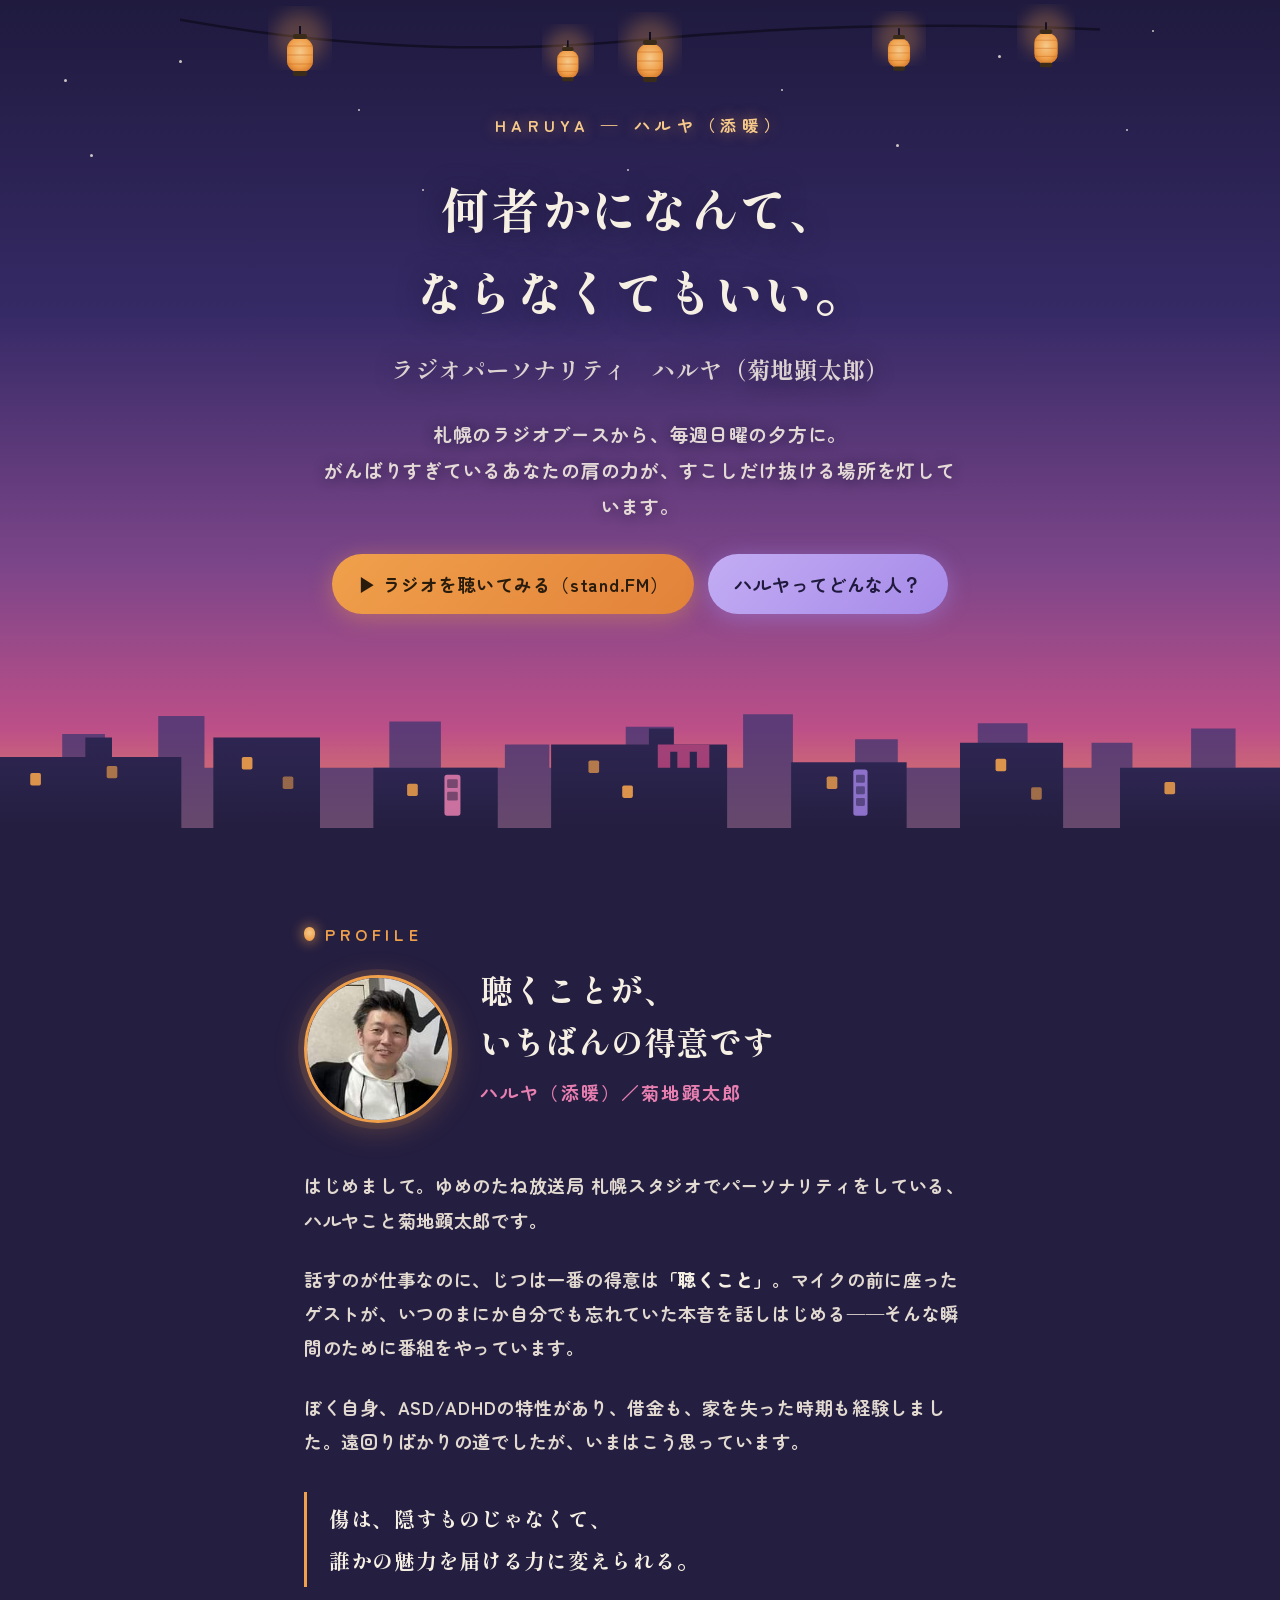
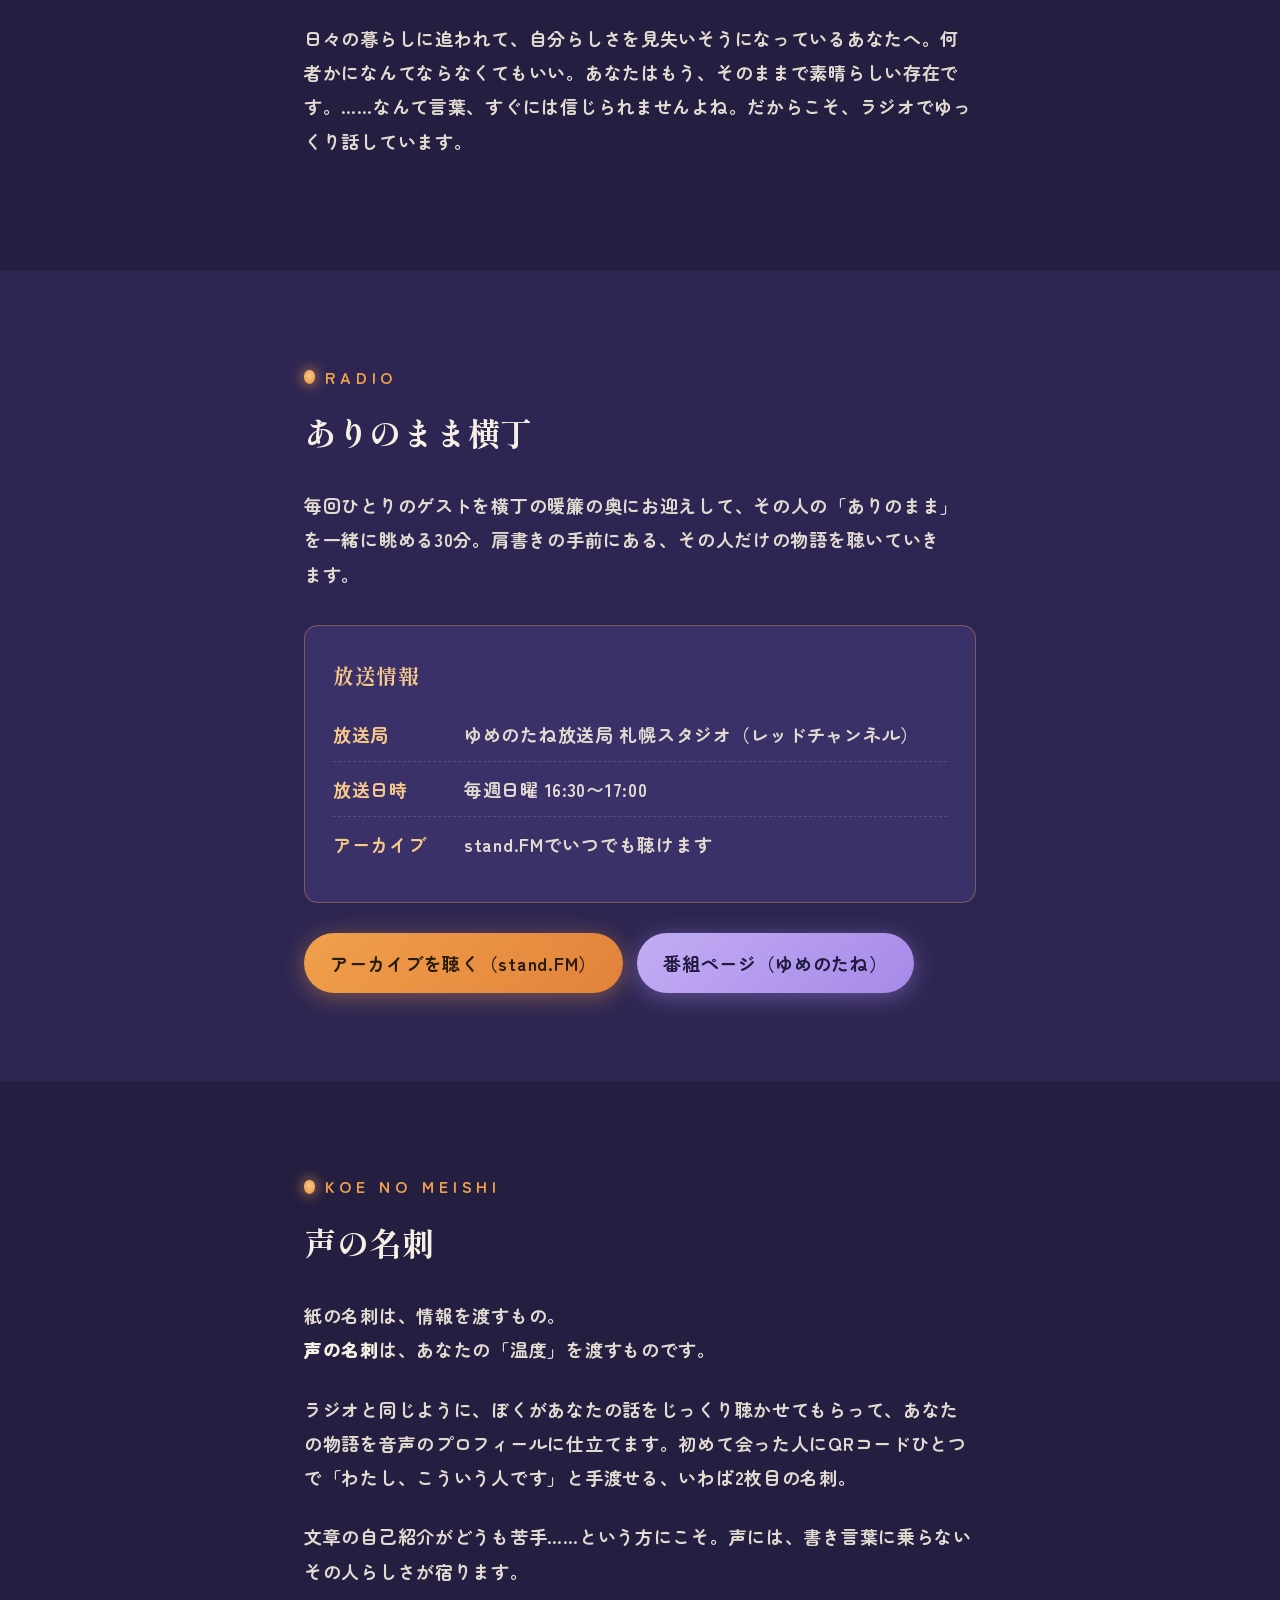
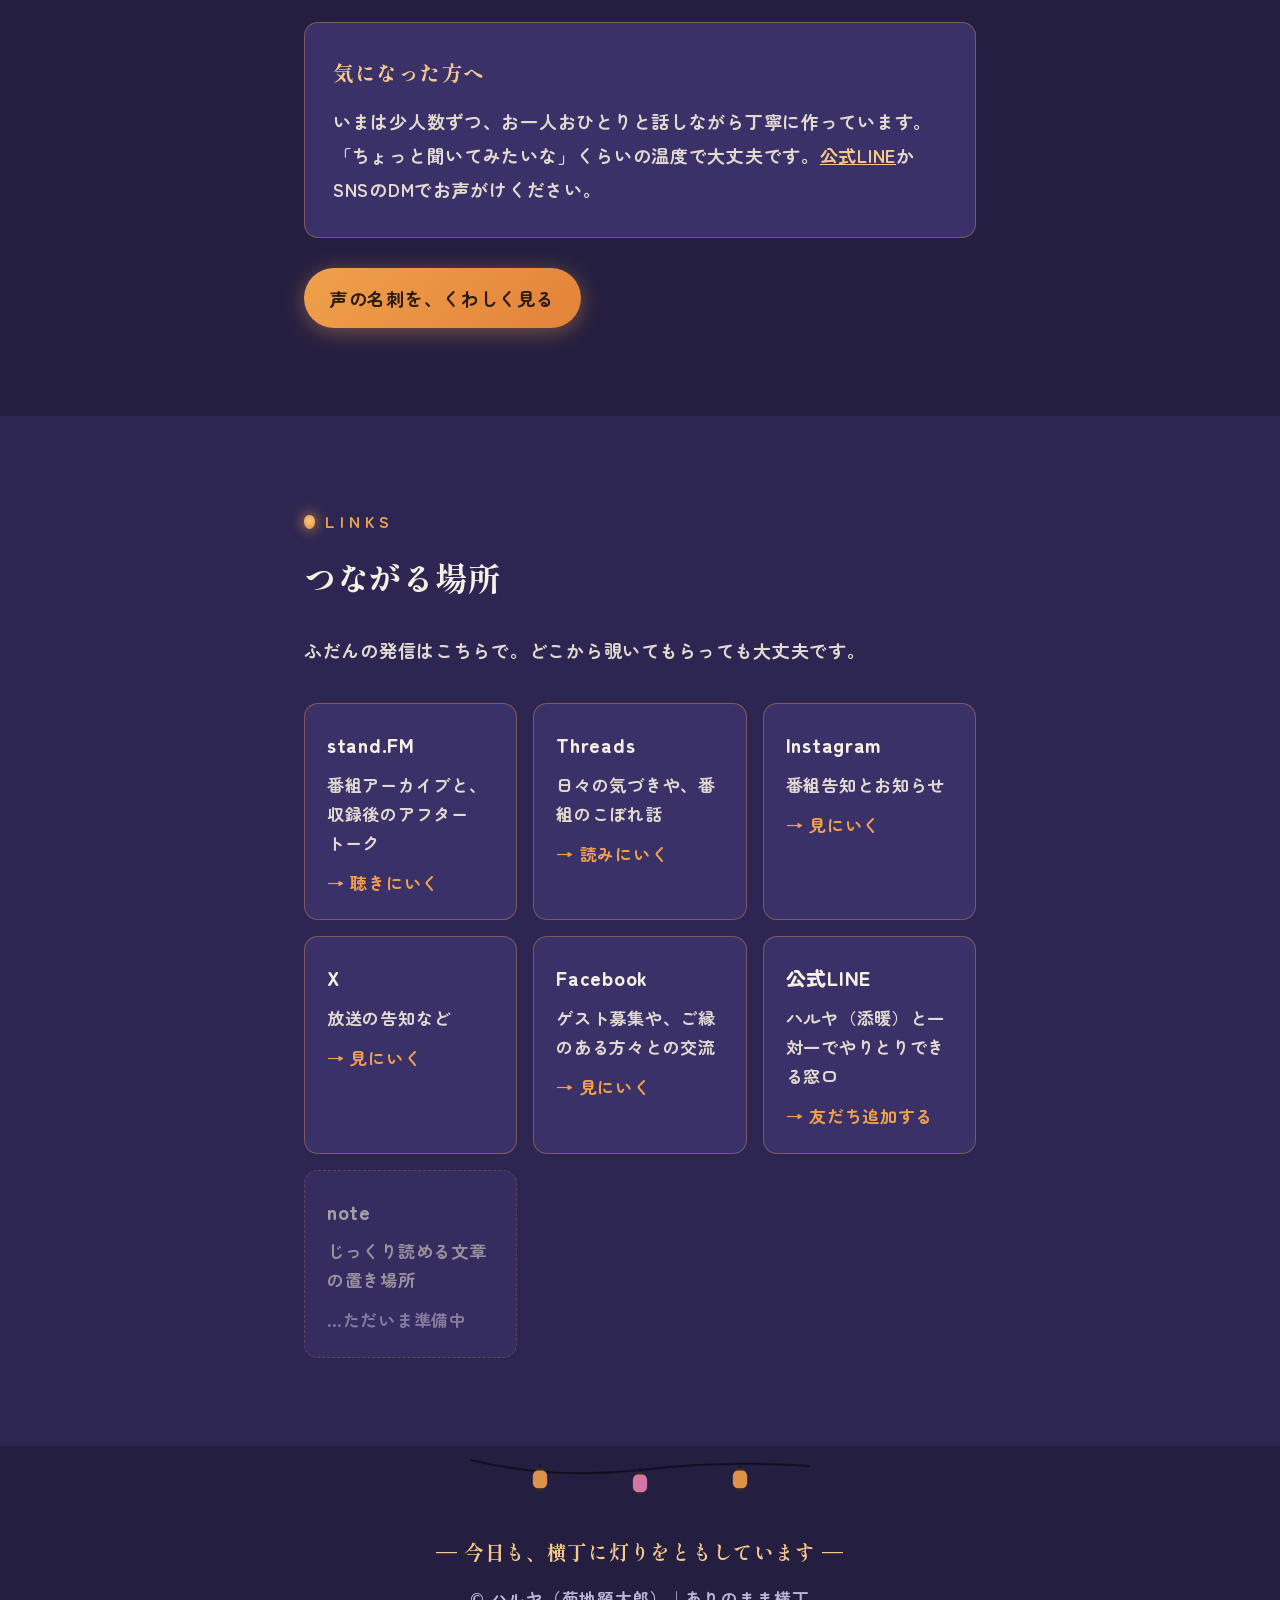
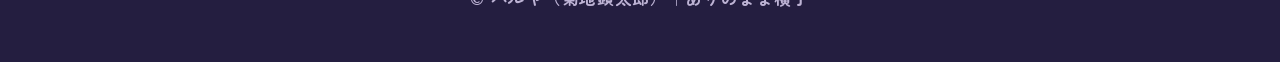
==== commit ba01a8f2: "2つ目のボタンを明るい藤色にして、見えやすくする - 「ハルヤってどんな人？」「番組ページ（ゆめのたね）」「トップへ戻る」のボタンが暗い地に沈んでいたため、藤色で塗り、文字を濃い紺に（文字との差 7:" ====
--- a/index.html
+++ b/index.html
@@ -11,7 +11,7 @@
 <link rel="preconnect" href="https://fonts.googleapis.com">
 <link rel="preconnect" href="https://fonts.gstatic.com" crossorigin>
 <link href="https://fonts.googleapis.com/css2?family=Shippori+Mincho:wght@700;800&family=Zen+Maru+Gothic:wght@700;900&display=swap" rel="stylesheet">
-<link rel="stylesheet" href="css/style.css?v=6">
+<link rel="stylesheet" href="css/style.css?v=7">
 </head>
 <body>
 
--- a/css/style.css
+++ b/css/style.css
@@ -298,11 +298,13 @@
   color: #2a1c0d;
   box-shadow: 0 4px 22px rgba(240,160,75,0.4);
 }
+/* 2つ目のボタン。暗い地に沈まないよう、明るい藤色で塗る（文字との差 7:1 前後） */
 .btn-ghost {
-  border: 1px solid var(--line);
-  color: var(--lantern-soft);
-  background: rgba(23,20,48,0.35);
-}
+  background: linear-gradient(135deg, #c3adf4, #a689e8);
+  color: #1f1a3e;
+  box-shadow: 0 4px 22px rgba(166,137,232,0.45);
+}
+.btn-ghost:hover { box-shadow: 0 6px 26px rgba(166,137,232,0.6); }
 
 /* ===== SNSリンク ===== */
 .links-grid {
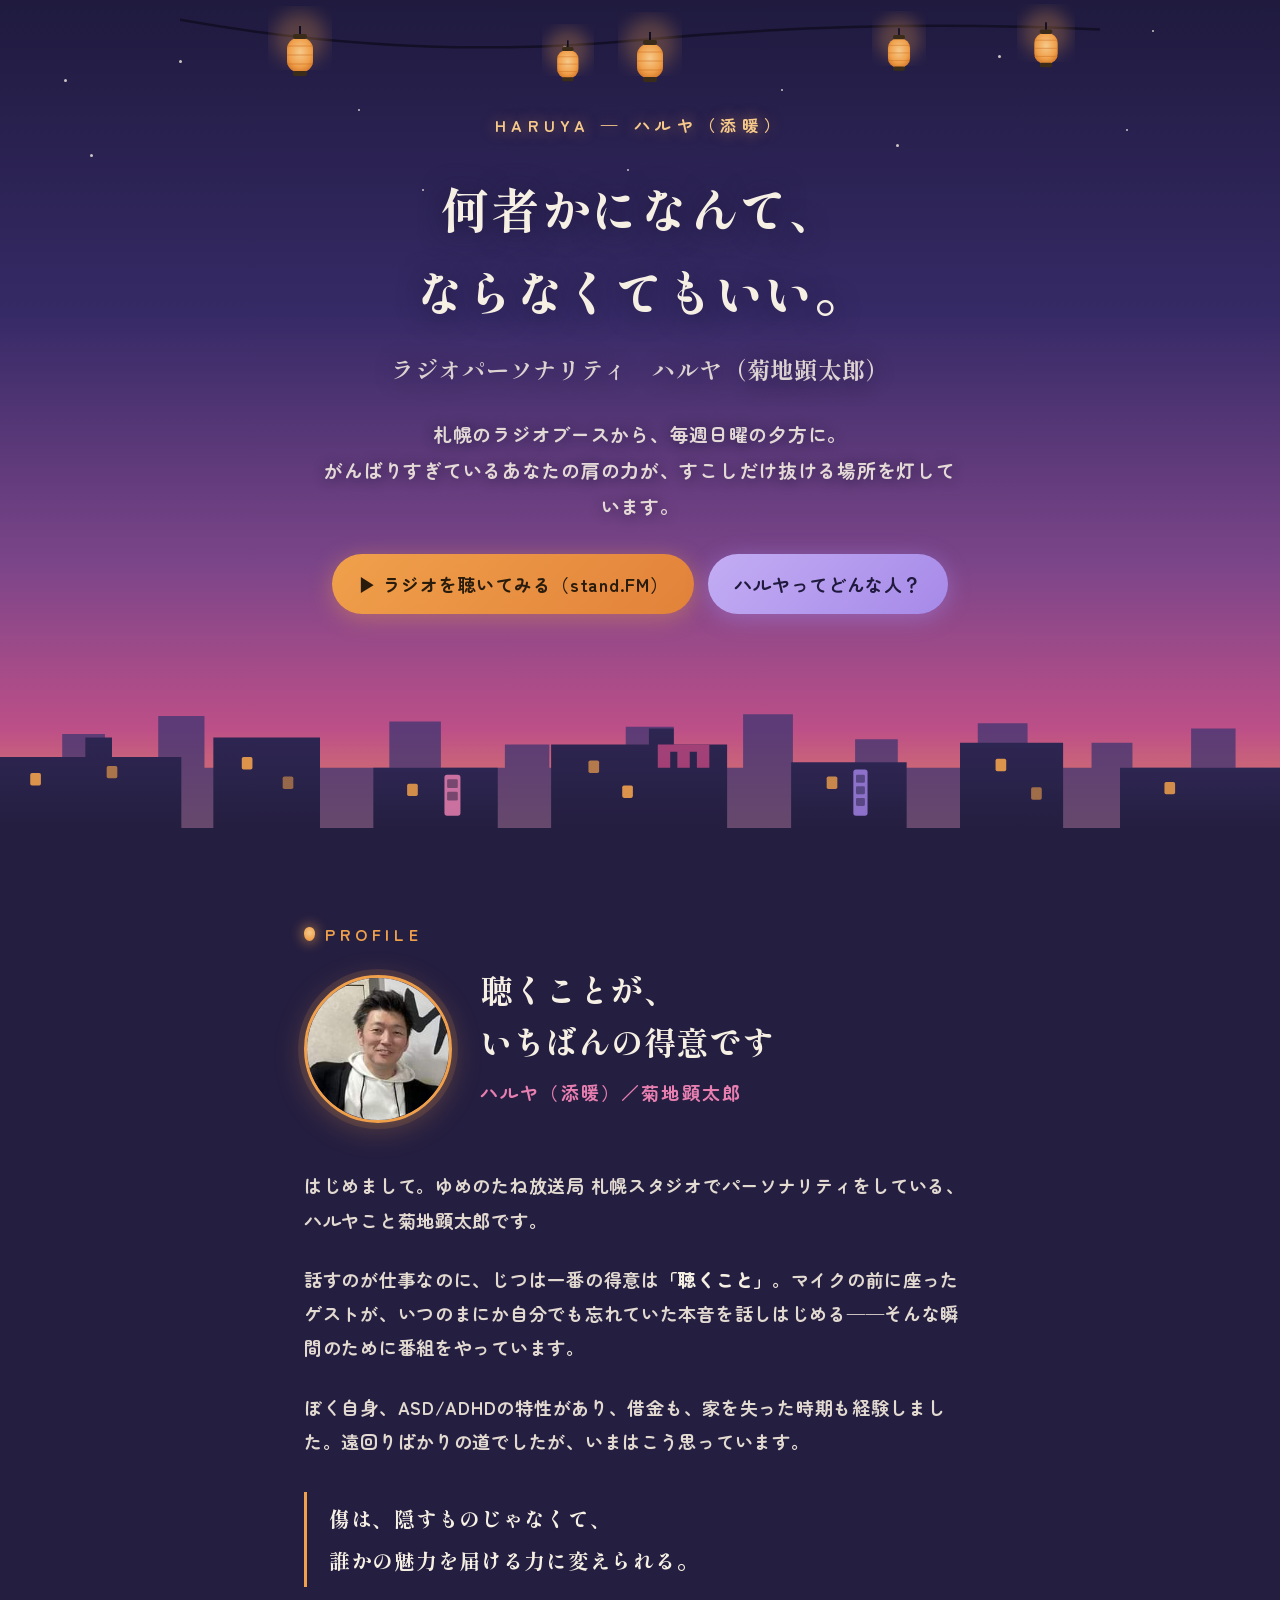
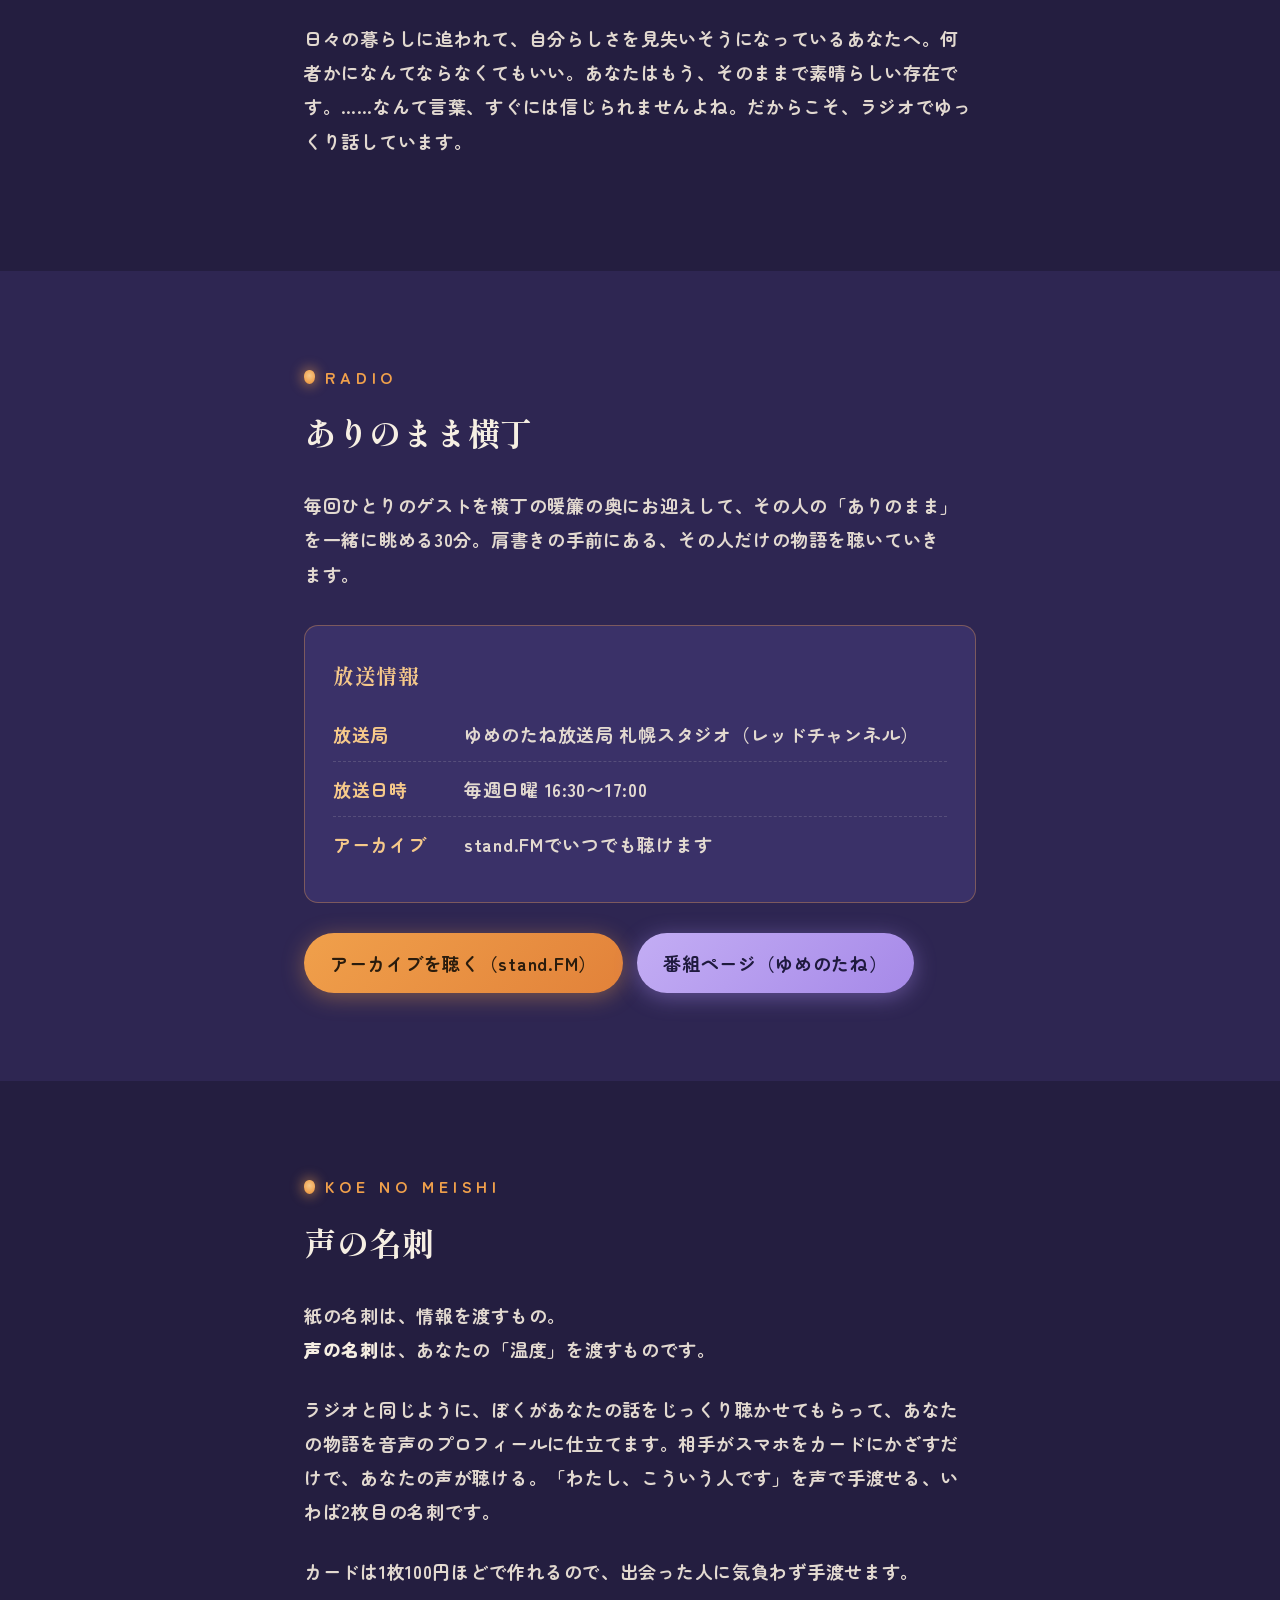
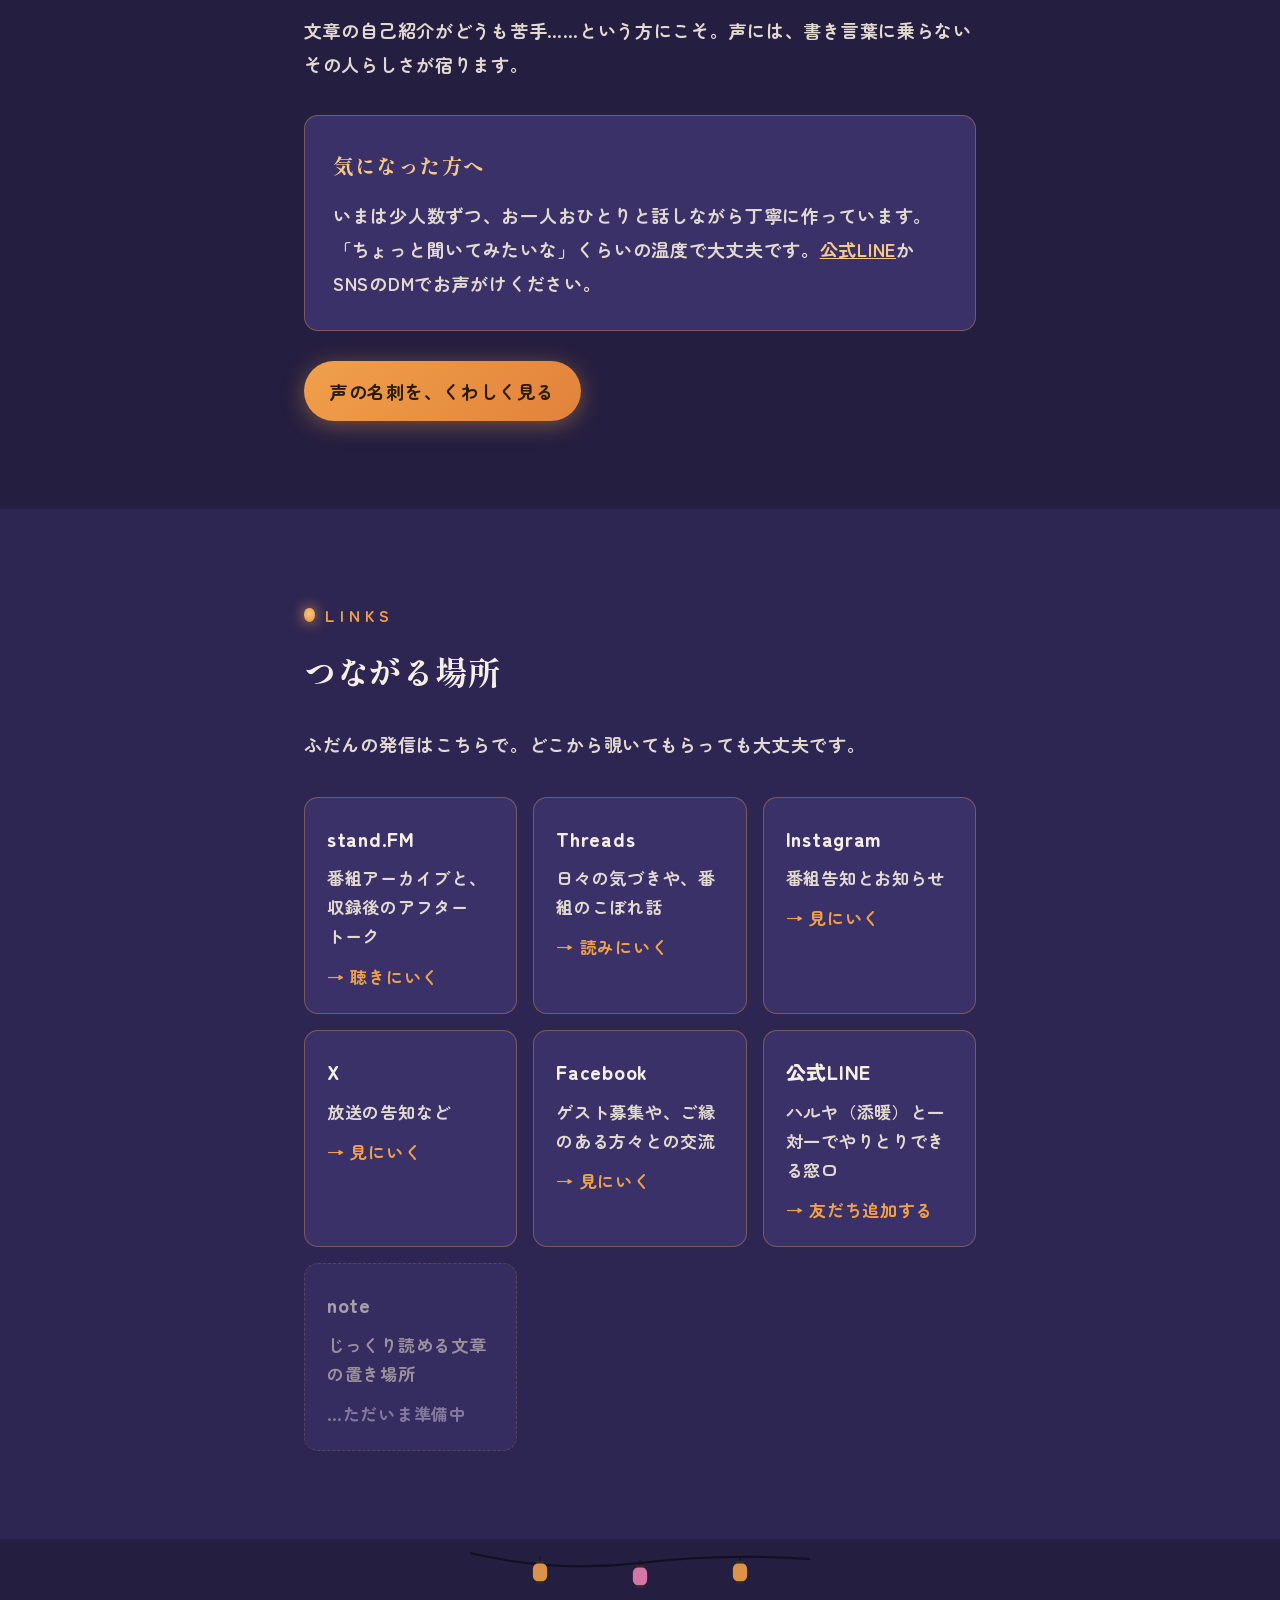
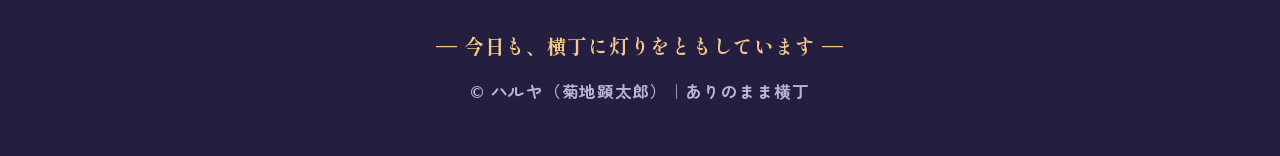
==== commit 83826af1: "声の名刺の説明を、QRコードからNFCに書き直す - QRコードの記述を5か所すべて外し、「スマホをカードにかざすだけで声が聴ける」に - 声の名刺ページに「カードのしくみ」欄を追加（聴きかた・カード" ====
--- a/index.html
+++ b/index.html
@@ -11,7 +11,7 @@
 <link rel="preconnect" href="https://fonts.googleapis.com">
 <link rel="preconnect" href="https://fonts.gstatic.com" crossorigin>
 <link href="https://fonts.googleapis.com/css2?family=Shippori+Mincho:wght@700;800&family=Zen+Maru+Gothic:wght@700;900&display=swap" rel="stylesheet">
-<link rel="stylesheet" href="css/style.css?v=7">
+<link rel="stylesheet" href="css/style.css?v=8">
 </head>
 <body>
 
@@ -191,7 +191,8 @@
     <h2>声の名刺</h2>
     <p>紙の名刺は、情報を渡すもの。<br class="br-pc">
       <strong>声の名刺</strong>は、あなたの「温度」を渡すものです。</p>
-    <p>ラジオと同じように、ぼくがあなたの話をじっくり聴かせてもらって、あなたの物語を音声のプロフィールに仕立てます。初めて会った人にQRコードひとつで「わたし、こういう人です」と手渡せる、いわば2枚目の名刺。</p>
+    <p>ラジオと同じように、ぼくがあなたの話をじっくり聴かせてもらって、あなたの物語を音声のプロフィールに仕立てます。相手がスマホをカードにかざすだけで、あなたの声が聴ける。「わたし、こういう人です」を声で手渡せる、いわば2枚目の名刺です。</p>
+    <p>カードは1枚100円ほどで作れるので、出会った人に気負わず手渡せます。</p>
     <p>文章の自己紹介がどうも苦手……という方にこそ。声には、書き言葉に乗らないその人らしさが宿ります。</p>
     <div class="card">
       <h3>気になった方へ</h3>
--- a/css/style.css
+++ b/css/style.css
@@ -46,6 +46,8 @@
 
 /* PC幅でだけ効かせる改行。スマホでは無効化して自然に流す */
 .br-pc { display: inline; }
+/* 「3,000円」のように、途中で折り返したくない語をまとめる */
+.nowrap { white-space: nowrap; }
 
 .wrap { max-width: 720px; margin: 0 auto; padding: 0 24px; }
 
@@ -206,6 +208,7 @@
 }
 .fact-list li:first-child { border-top: none; padding-top: 0; }
 .fact-list .k { color: var(--lantern-soft); flex: 0 0 6.5em; }
+.fact-list + p { margin-top: 20px; } /* 表のあとに続く一文との間をあける */
 
 /* 名刺画像 */
 .meishi-figure {
